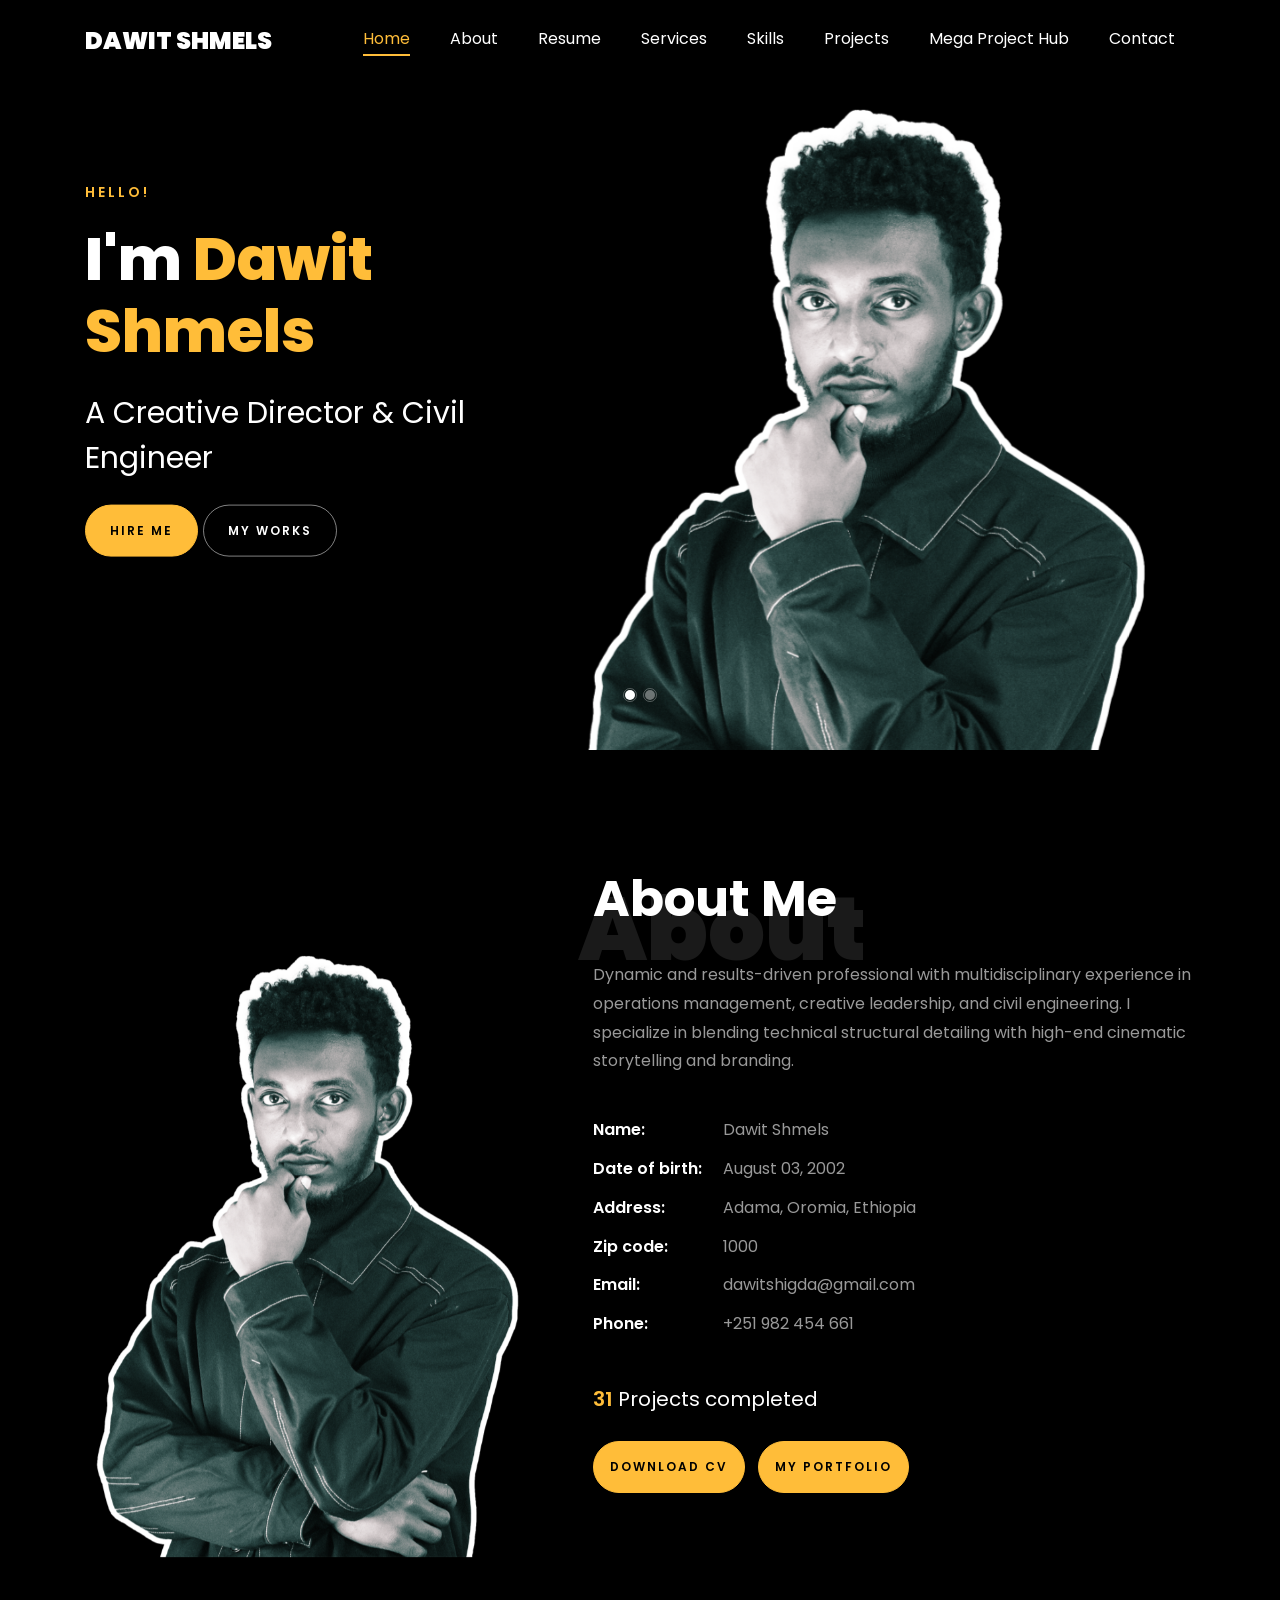
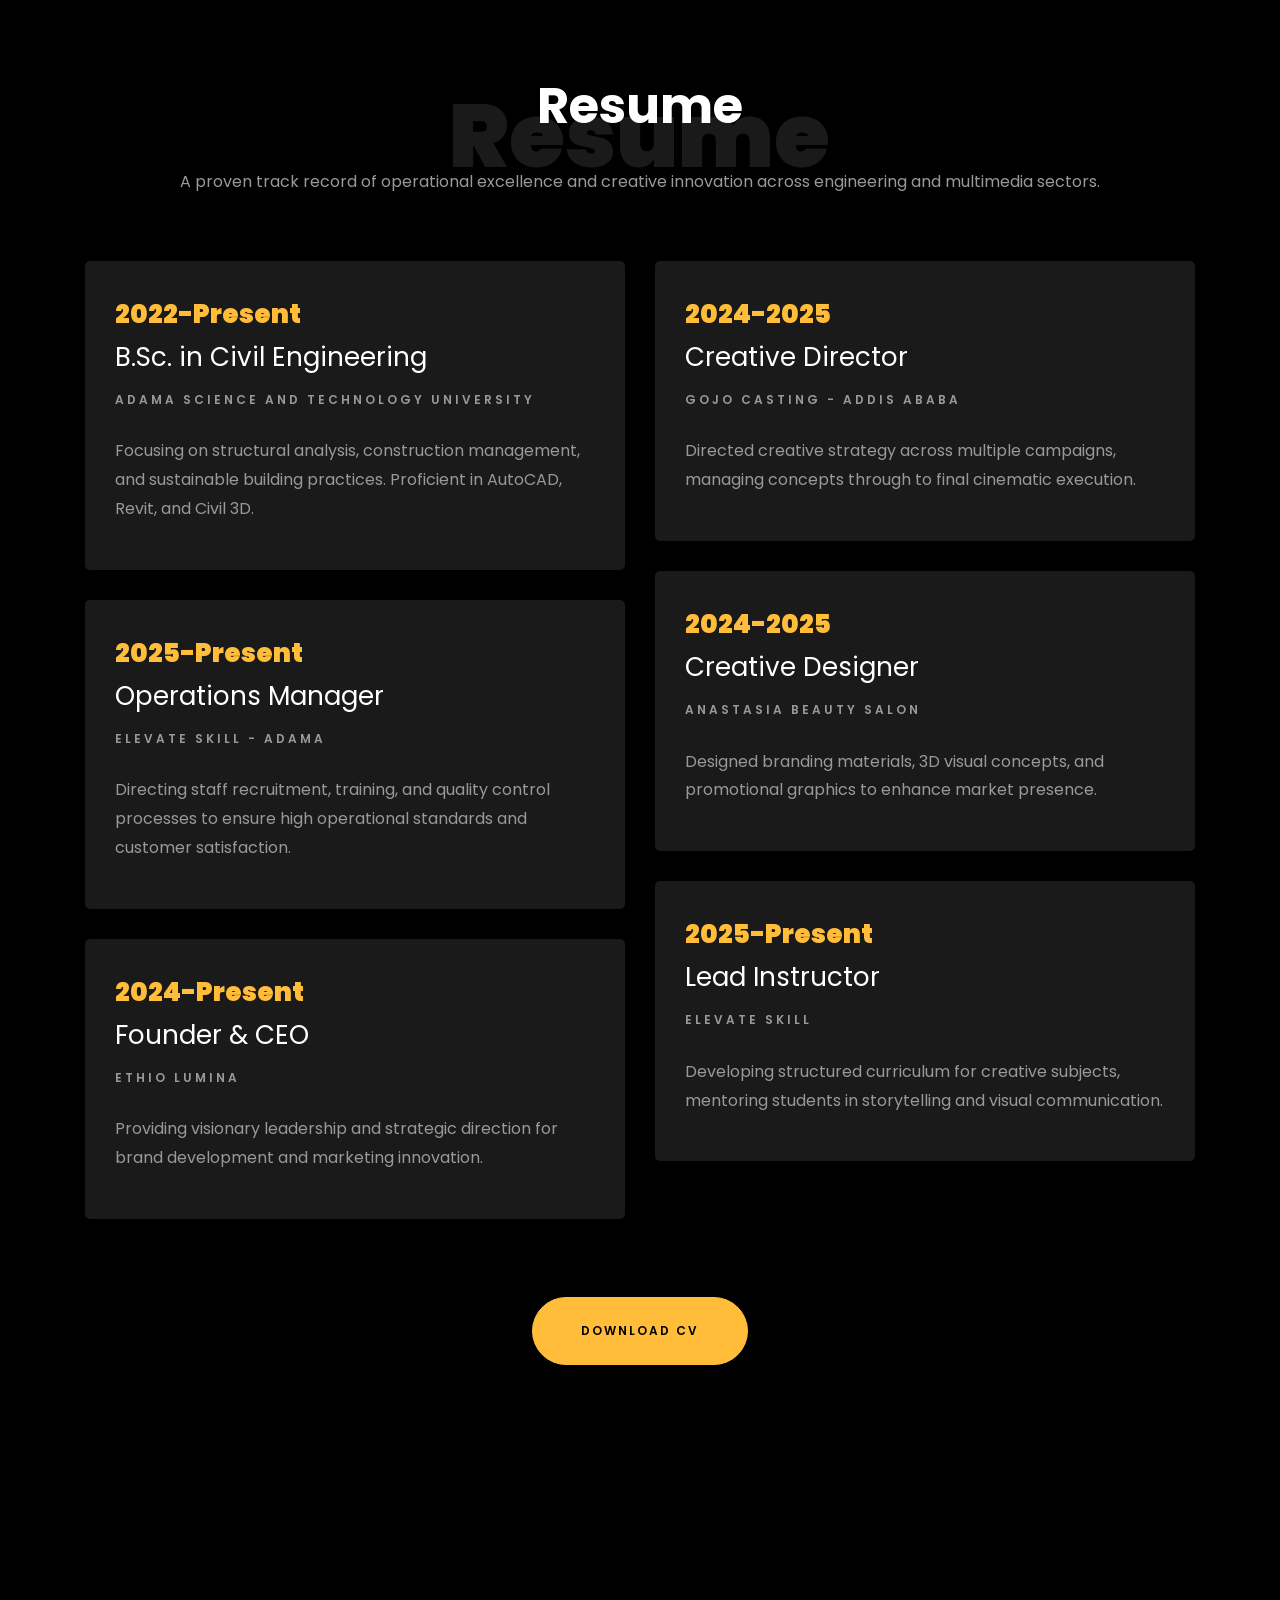
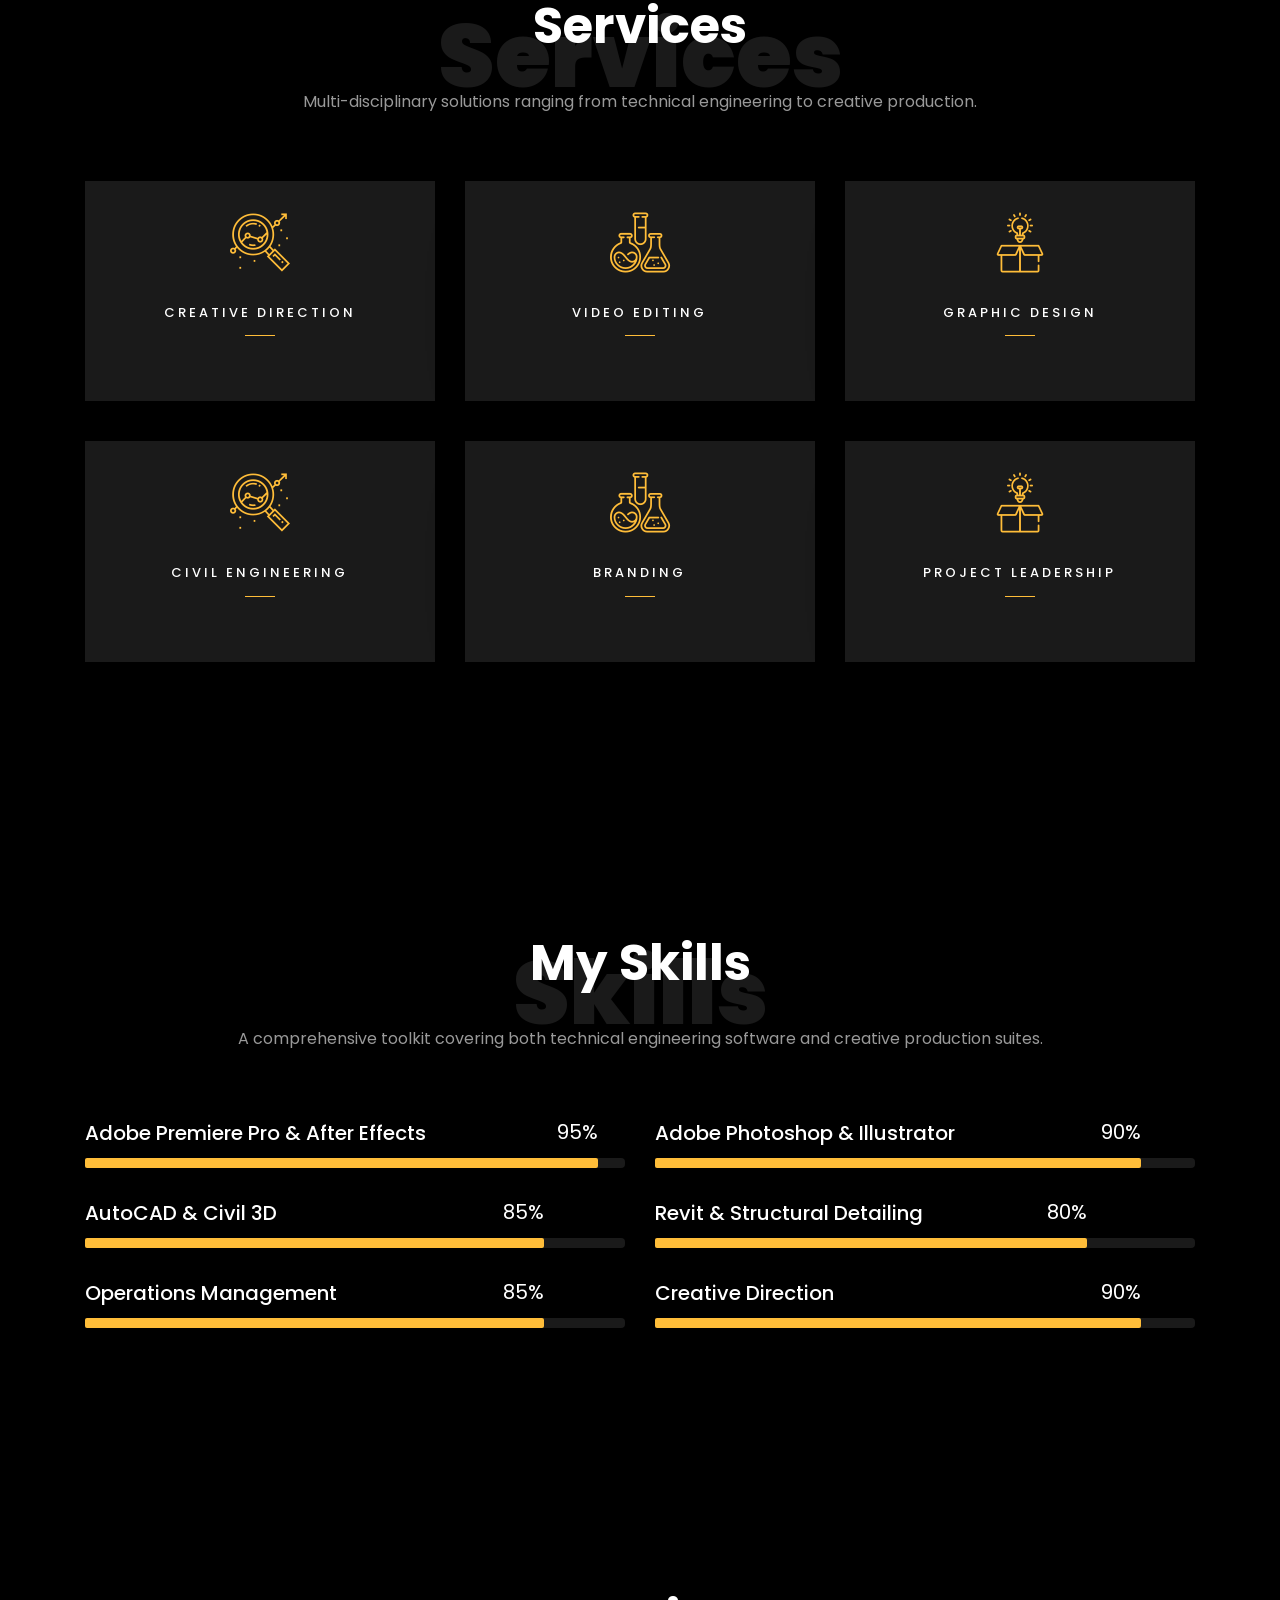
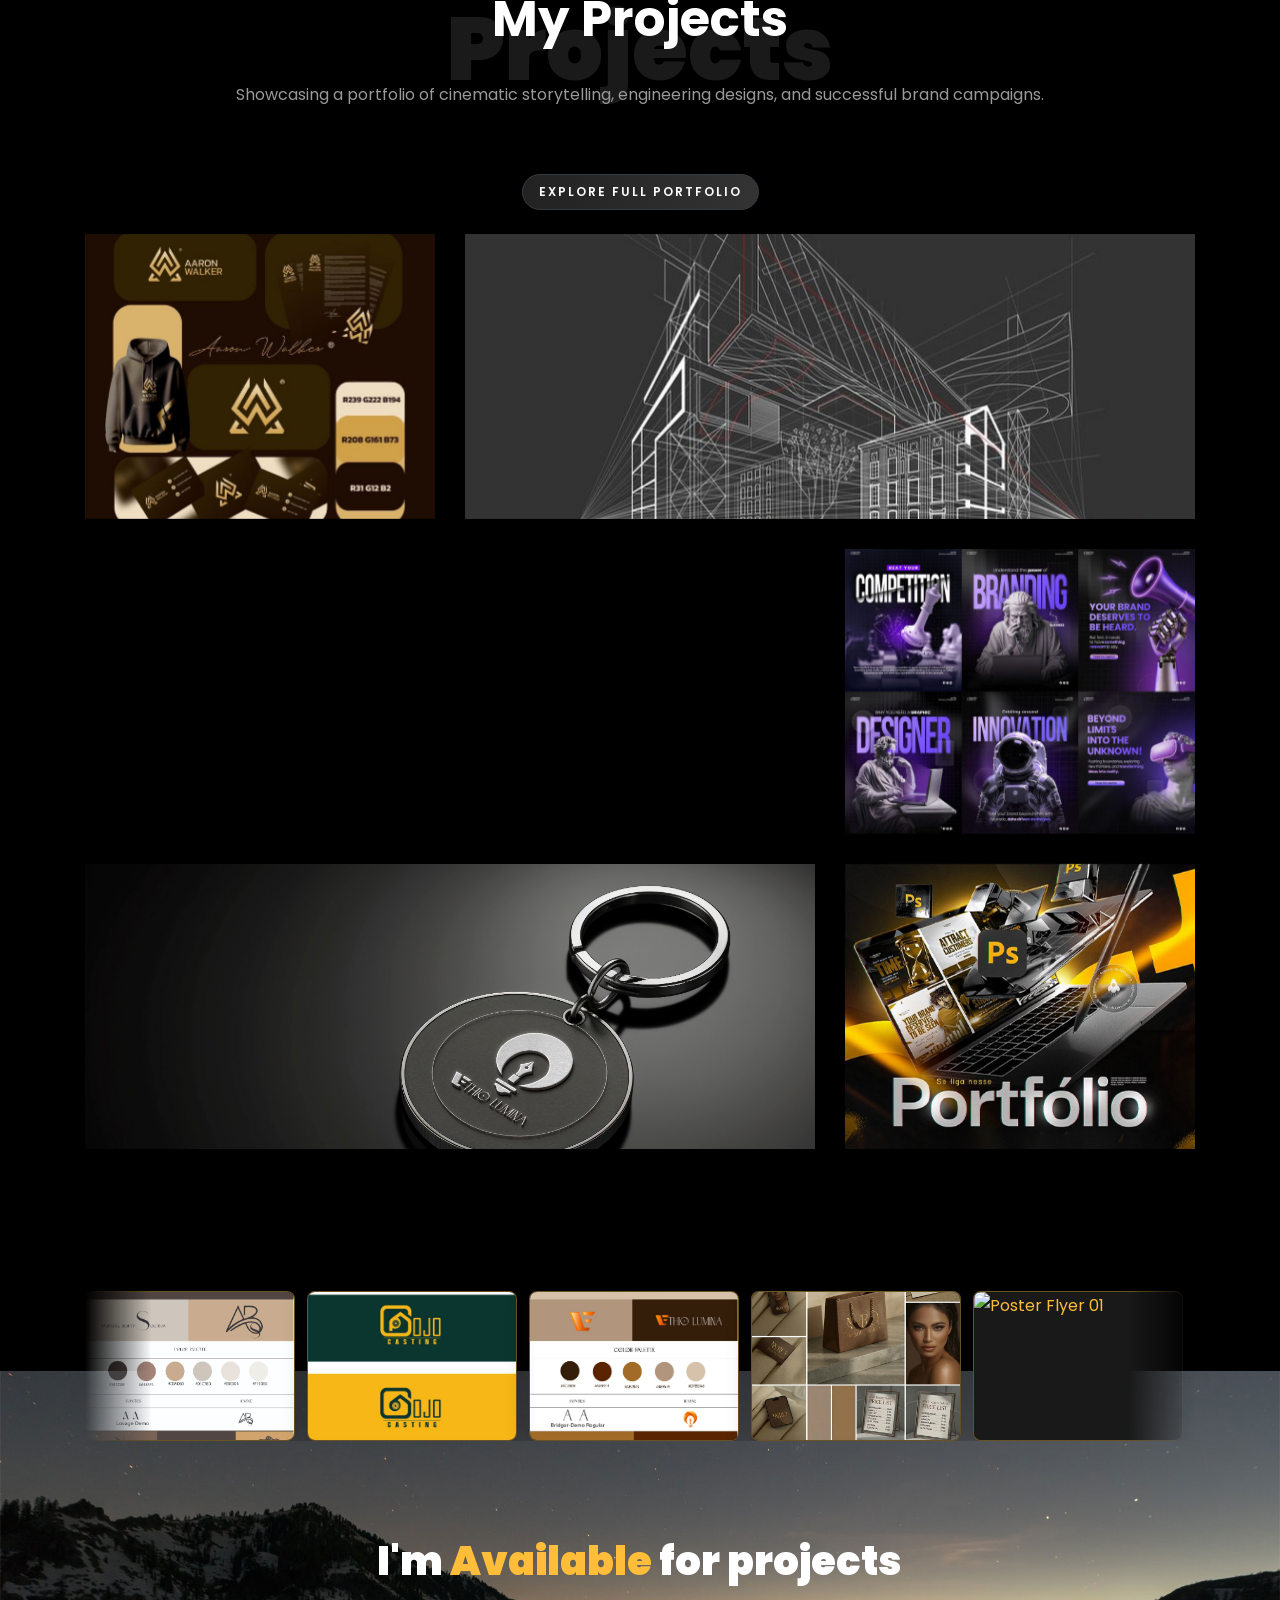
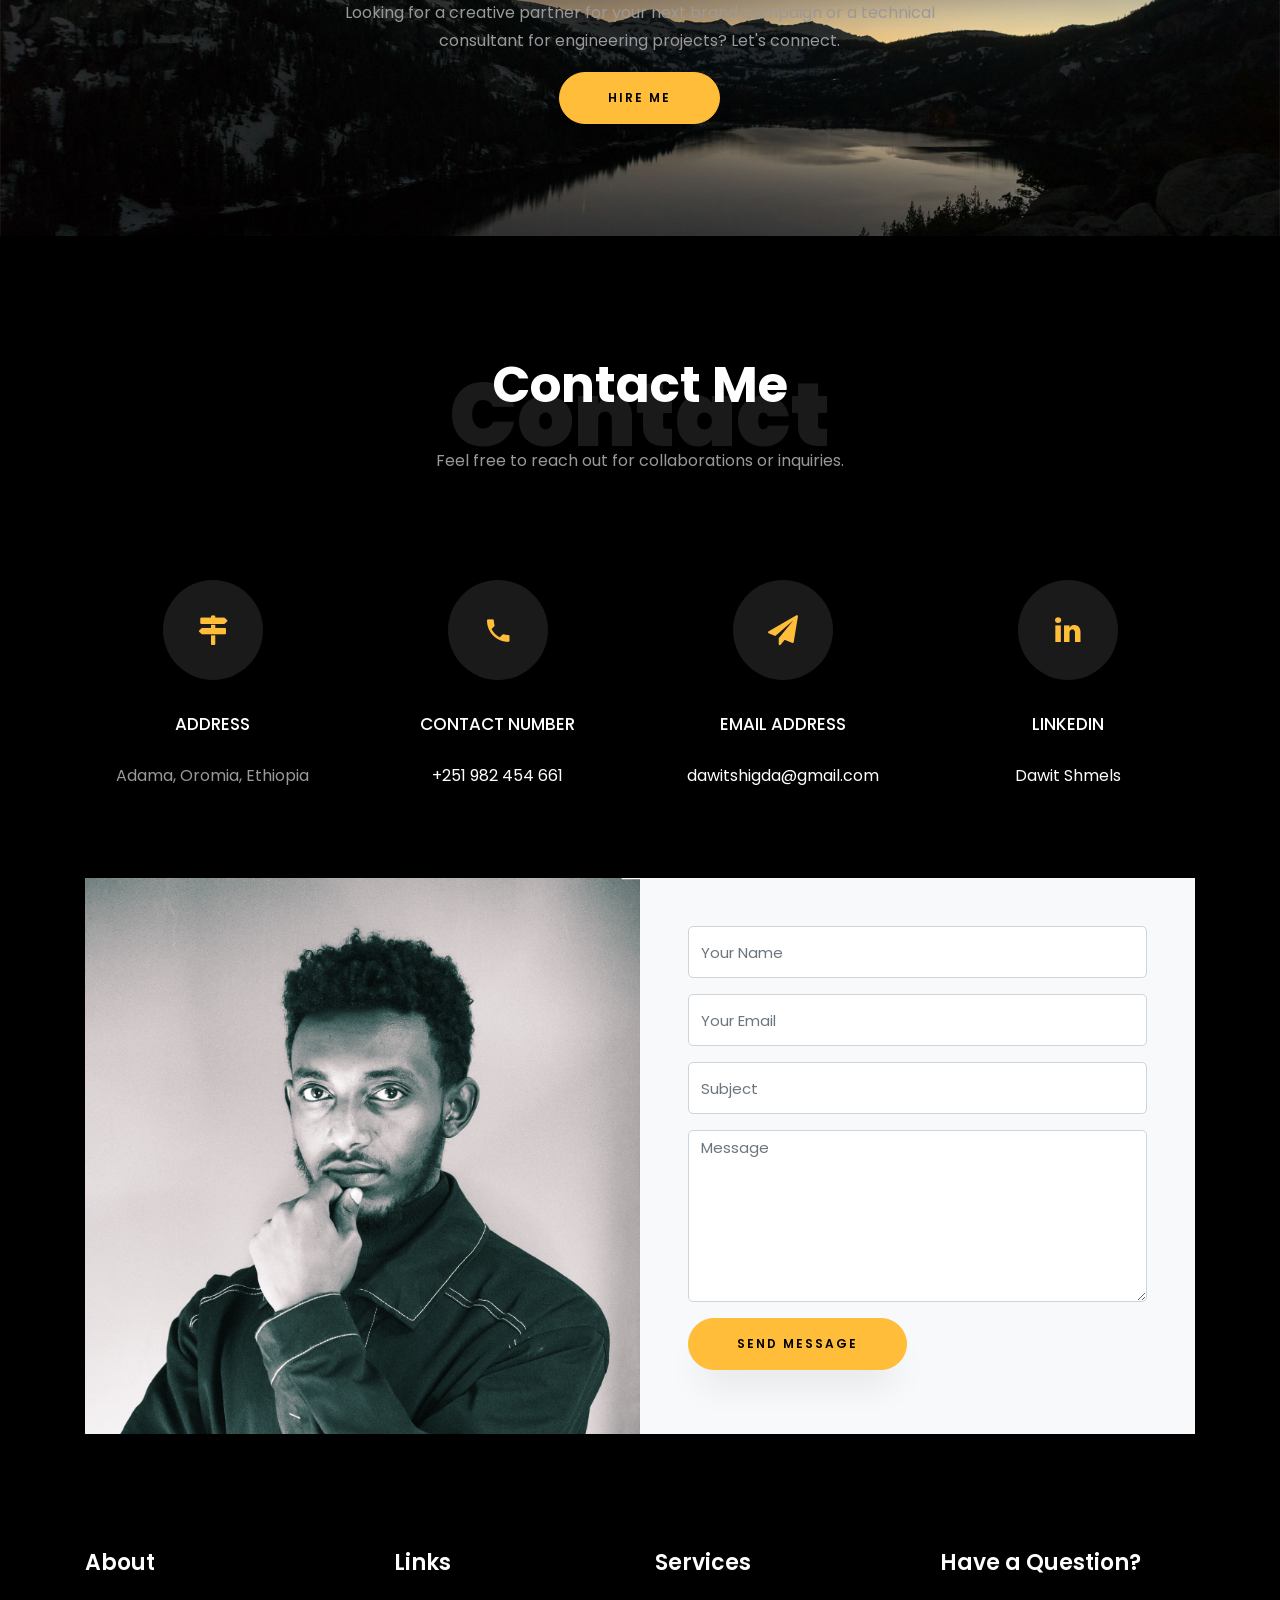
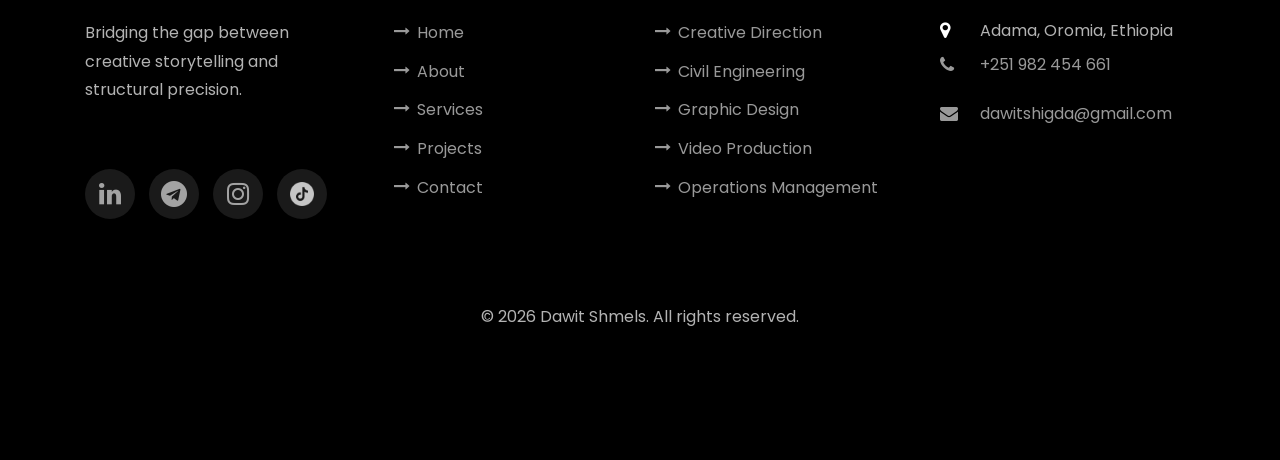
==== index.html @ 1e493efc "Initial portfolio publish" ====
﻿<!DOCTYPE html>
<html lang="en">
  <head>
    <title>Dawit Shmels - Portfolio</title>
    <meta charset="utf-8">
    <meta name="viewport" content="width=device-width, initial-scale=1, shrink-to-fit=no">
    
    <link href="https://fonts.googleapis.com/css?family=Poppins:100,200,300,400,500,600,700,800,900" rel="stylesheet">

    <link rel="stylesheet" href="css/open-iconic-bootstrap.min.css">
    <link rel="stylesheet" href="css/animate.css">
    
    <link rel="stylesheet" href="css/owl.carousel.min.css">
    <link rel="stylesheet" href="css/owl.theme.default.min.css">
    <link rel="stylesheet" href="css/magnific-popup.css">

    <link rel="stylesheet" href="css/aos.css">

    <link rel="stylesheet" href="css/ionicons.min.css">
    
    <link rel="stylesheet" href="css/flaticon.css">
    <link rel="stylesheet" href="css/icomoon.css">
    <link rel="stylesheet" href="css/style.css?v=20260315-marquee-2">
  </head>
  <body data-spy="scroll" data-target=".site-navbar-target" data-offset="300">
      
      
    <nav class="navbar navbar-expand-lg navbar-dark ftco_navbar ftco-navbar-light site-navbar-target" id="ftco-navbar">
        <div class="container">
          <a class="navbar-brand" href="index.html">Dawit Shmels</a>
          <button class="navbar-toggler js-fh5co-nav-toggle fh5co-nav-toggle" type="button" data-toggle="collapse" data-target="#ftco-nav" aria-controls="ftco-nav" aria-expanded="false" aria-label="Toggle navigation">
            <span class="oi oi-menu"></span> Menu
          </button>

          <div class="collapse navbar-collapse" id="ftco-nav">
            <ul class="navbar-nav nav ml-auto">
              <li class="nav-item"><a href="#home-section" class="nav-link"><span>Home</span></a></li>
              <li class="nav-item"><a href="#about-section" class="nav-link"><span>About</span></a></li>
              <li class="nav-item"><a href="#resume-section" class="nav-link"><span>Resume</span></a></li>
              <li class="nav-item"><a href="#services-section" class="nav-link"><span>Services</span></a></li>
              <li class="nav-item"><a href="#skills-section" class="nav-link"><span>Skills</span></a></li>
              <li class="nav-item"><a href="#projects-section" class="nav-link"><span>Projects</span></a></li>
              <li class="nav-item"><a href="#" id="megaProjectNavBtn" class="nav-link"><span>Mega Project Hub</span></a></li>
              <li class="nav-item"><a href="#contact-section" class="nav-link"><span>Contact</span></a></li>
            </ul>
          </div>
        </div>
      </nav>
      <section id="home-section" class="hero">
          <div class="home-slider  owl-carousel">
          <div class="slider-item ">
            <div class="overlay"></div>
            <div class="container">
              <div class="row d-md-flex no-gutters slider-text align-items-end justify-content-end" data-scrollax-parent="true">
                <div class="one-third js-fullheight order-md-last img" style="background-image:url(images/bg_1.png);">
                    <div class="overlay"></div>
                </div>
                  <div class="one-forth d-flex  align-items-center ftco-animate" data-scrollax=" properties: { translateY: '70%' }">
                    <div class="text">
                        <span class="subheading">Hello!</span>
                        <h1 class="mb-4 mt-3">I'm <span>Dawit Shmels</span></h1>
                        <h2 class="mb-4">A Creative Director & Civil Engineer</h2>
                        <p><a href="#contact-section" class="btn btn-primary py-3 px-4">Hire me</a> <a href="#projects-section" class="btn btn-white btn-outline-white py-3 px-4">My works</a></p>
                    </div>
                  </div>
                </div>
            </div>
          </div>

          <div class="slider-item">
            <div class="overlay"></div>
            <div class="container">
              <div class="row d-flex no-gutters slider-text align-items-end justify-content-end" data-scrollax-parent="true">
                <div class="one-third js-fullheight order-md-last img" style="background-image:url(images/bg_2.png);">
                    <div class="overlay"></div>
                </div>
                  <div class="one-forth d-flex align-items-center ftco-animate" data-scrollax=" properties: { translateY: '70%' }">
                    <div class="text">
                        <span class="subheading">Hello!</span>
                        <h1 class="mb-4 mt-3">I'm a <span>Creative Professional</span> based in Adama</h1>
                        <p><a href="#contact-section" class="btn btn-primary py-3 px-4">Hire me</a> <a href="#projects-section" class="btn btn-white btn-outline-white py-3 px-4">My works</a></p>
                    </div>
                  </div>
                </div>
            </div>
          </div>
        </div>
    </section>

    <section class="ftco-about img ftco-section ftco-no-pb" id="about-section">
        <div class="container">
            <div class="row d-flex">
                <div class="col-md-6 col-lg-5 d-flex">
                    <div class="img-about img d-flex align-items-stretch">
                        <div class="overlay"></div>
                        <div class="img d-flex align-self-stretch align-items-center" style="background-image:url(images/bg_1.png);">
                        </div>
                    </div>
                </div>
                <div class="col-md-6 col-lg-7 pl-lg-5 pb-5">
                    <div class="row justify-content-start pb-3">
                  <div class="col-md-12 heading-section ftco-animate">
                    <h1 class="big">About</h1>
                    <h2 class="mb-4">About Me</h2>
                    <p>Dynamic and results-driven professional with multidisciplinary experience in operations management, creative leadership, and civil engineering. I specialize in blending technical structural detailing with high-end cinematic storytelling and branding.</p>
                    <ul class="about-info mt-4 px-md-0 px-2">
                        <li class="d-flex"><span>Name:</span> <span>Dawit Shmels</span></li>
                        <li class="d-flex"><span>Date of birth:</span> <span>August 03, 2002</span></li>
                        <li class="d-flex"><span>Address:</span> <span>Adama, Oromia, Ethiopia</span></li>
                        <li class="d-flex"><span>Zip code:</span> <span>1000</span></li>
                        <li class="d-flex"><span>Email:</span> <span>dawitshigda@gmail.com</span></li>
                        <li class="d-flex"><span>Phone: </span> <span>+251 982 454 661</span></li>
                    </ul>
                  </div>
                </div>
              <div class="counter-wrap ftco-animate d-flex mt-md-3">
              <div class="text">
                <p class="mb-4">
                    <span class="number" data-number="50">0</span>
                    <span>Projects completed</span>
                </p>
                <p>
                  <a href="images/Dawit_CV.pdf" class="btn btn-primary py-3 px-3 mr-2" download="Dawit_Shmels_CV">Download CV</a>
                  <a href="#" id="megaProjectAboutBtn" class="btn btn-primary py-3 px-3">My Portfolio</a>
                </p>
              </div>
              </div>
            </div>
        </div>
        </div>
    </section>

    <section class="ftco-section ftco-no-pb" id="resume-section">
        <div class="container">
            <div class="row justify-content-center pb-5">
          <div class="col-md-10 heading-section text-center ftco-animate">
            <h1 class="big big-2">Resume</h1>
            <h2 class="mb-4">Resume</h2>
            <p>A proven track record of operational excellence and creative innovation across engineering and multimedia sectors.</p>
          </div>
        </div>
            <div class="row">
                <div class="col-md-6">
                    <div class="resume-wrap ftco-animate">
                        <span class="date">2022-Present</span>
                        <h2>B.Sc. in Civil Engineering</h2>
                        <span class="position">Adama Science and Technology University</span>
                        <p class="mt-4">Focusing on structural analysis, construction management, and sustainable building practices. Proficient in AutoCAD, Revit, and Civil 3D.</p>
                    </div>
                    <div class="resume-wrap ftco-animate">
                        <span class="date">2025-Present</span>
                        <h2>Operations Manager</h2>
                        <span class="position">Elevate Skill - Adama</span>
                        <p class="mt-4">Directing staff recruitment, training, and quality control processes to ensure high operational standards and customer satisfaction.</p>
                    </div>
                    <div class="resume-wrap ftco-animate">
                        <span class="date">2024-Present</span>
                        <h2>Founder & CEO</h2>
                        <span class="position">Ethio Lumina</span>
                        <p class="mt-4">Providing visionary leadership and strategic direction for brand development and marketing innovation.</p>
                    </div>
                </div>

                <div class="col-md-6">
                    <div class="resume-wrap ftco-animate">
                        <span class="date">2024-2025</span>
                        <h2>Creative Director</h2>
                        <span class="position">Gojo Casting - Addis Ababa</span>
                        <p class="mt-4">Directed creative strategy across multiple campaigns, managing concepts through to final cinematic execution.</p>
                    </div>
                    <div class="resume-wrap ftco-animate">
                        <span class="date">2024-2025</span>
                        <h2>Creative Designer</h2>
                        <span class="position">Anastasia Beauty Salon</span>
                        <p class="mt-4">Designed branding materials, 3D visual concepts, and promotional graphics to enhance market presence.</p>
                    </div>
                    <div class="resume-wrap ftco-animate">
                        <span class="date">2025-Present</span>
                        <h2>Lead Instructor</h2>
                        <span class="position">Elevate Skill</span>
                        <p class="mt-4">Developing structured curriculum for creative subjects, mentoring students in storytelling and visual communication.</p>
                    </div>
                </div>
            </div>
            <div class="row justify-content-center mt-5">
                <div class="col-md-6 text-center ftco-animate">
                    <p><a href="images/Dawit_CV.pdf" class="btn btn-primary py-4 px-5" download="Dawit_Shmels_CV">Download CV</a></p>
                </div>
            </div>
        </div>
    </section>

    <section class="ftco-section" id="services-section">
        <div class="container">
            <div class="row justify-content-center py-5 mt-5">
          <div class="col-md-12 heading-section text-center ftco-animate">
            <h1 class="big big-2">Services</h1>
            <h2 class="mb-4">Services</h2>
            <p>Multi-disciplinary solutions ranging from technical engineering to creative production.</p>
          </div>
        </div>
            <div class="row">
                    <div class="col-md-4 text-center d-flex ftco-animate">
                        <a href="#" class="services-1">
                            <span class="icon">
                                <i class="flaticon-analysis"></i>
                            </span>
                            <div class="desc">
                                <h3 class="mb-5">Creative Direction</h3>
                            </div>
                        </a>
                    </div>
                    <div class="col-md-4 text-center d-flex ftco-animate">
                        <a href="#" class="services-1">
                            <span class="icon">
                                <i class="flaticon-flasks"></i>
                            </span>
                            <div class="desc">
                                <h3 class="mb-5">Video Editing</h3>
                            </div>
                        </a>
                    </div>
                    <div class="col-md-4 text-center d-flex ftco-animate">
                        <a href="#" class="services-1">
                            <span class="icon">
                                <i class="flaticon-ideas"></i>
                            </span>
                            <div class="desc">
                                <h3 class="mb-5">Graphic Design</h3>
                            </div>
                        </a>
                    </div>

                    <div class="col-md-4 text-center d-flex ftco-animate">
                        <a href="#" class="services-1">
                            <span class="icon">
                                <i class="flaticon-analysis"></i>
                            </span>
                            <div class="desc">
                                <h3 class="mb-5">Civil Engineering</h3>
                            </div>
                        </a>
                    </div>
                    <div class="col-md-4 text-center d-flex ftco-animate">
                        <a href="#" class="services-1">
                            <span class="icon">
                                <i class="flaticon-flasks"></i>
                            </span>
                            <div class="desc">
                                <h3 class="mb-5">Branding</h3>
                            </div>
                        </a>
                    </div>
                    <div class="col-md-4 text-center d-flex ftco-animate">
                        <a href="#" class="services-1">
                            <span class="icon">
                                <i class="flaticon-ideas"></i>
                            </span>
                            <div class="desc">
                                <h3 class="mb-5">Project Leadership</h3>
                            </div>
                        </a>
                    </div>
                </div>
        </div>
    </section>

        
        <section class="ftco-section" id="skills-section">
            <div class="container">
                <div class="row justify-content-center pb-5">
          <div class="col-md-12 heading-section text-center ftco-animate">
            <h1 class="big big-2">Skills</h1>
            <h2 class="mb-4">My Skills</h2>
            <p>A comprehensive toolkit covering both technical engineering software and creative production suites.</p>
          </div>
        </div>
                <div class="row">
                    <div class="col-md-6 animate-box">
                        <div class="progress-wrap ftco-animate">
                            <h3>Adobe Premiere Pro & After Effects</h3>
                            <div class="progress">
                                <div class="progress-bar color-1" role="progressbar" aria-valuenow="95"
                                aria-valuemin="0" aria-valuemax="100" style="width:95%">
                                <span>95%</span>
                                </div>
                            </div>
                        </div>
                    </div>
                    <div class="col-md-6 animate-box">
                        <div class="progress-wrap ftco-animate">
                            <h3>Adobe Photoshop & Illustrator</h3>
                            <div class="progress">
                                <div class="progress-bar color-2" role="progressbar" aria-valuenow="90"
                                aria-valuemin="0" aria-valuemax="100" style="width:90%">
                                <span>90%</span>
                                </div>
                            </div>
                        </div>
                    </div>
                    <div class="col-md-6 animate-box">
                        <div class="progress-wrap ftco-animate">
                            <h3>AutoCAD & Civil 3D</h3>
                            <div class="progress">
                                <div class="progress-bar color-3" role="progressbar" aria-valuenow="85"
                                aria-valuemin="0" aria-valuemax="100" style="width:85%">
                                <span>85%</span>
                                </div>
                            </div>
                        </div>
                    </div>
                    <div class="col-md-6 animate-box">
                        <div class="progress-wrap ftco-animate">
                            <h3>Revit & Structural Detailing</h3>
                            <div class="progress">
                                <div class="progress-bar color-4" role="progressbar" aria-valuenow="80"
                                aria-valuemin="0" aria-valuemax="100" style="width:80%">
                                <span>80%</span>
                                </div>
                            </div>
                        </div>
                    </div>
                    <div class="col-md-6 animate-box">
                        <div class="progress-wrap ftco-animate">
                            <h3>Operations Management</h3>
                            <div class="progress">
                                <div class="progress-bar color-5" role="progressbar" aria-valuenow="85"
                                aria-valuemin="0" aria-valuemax="100" style="width:85%">
                                <span>85%</span>
                                </div>
                            </div>
                        </div>
                    </div>
                    <div class="col-md-6 animate-box">
                        <div class="progress-wrap ftco-animate">
                            <h3>Creative Direction</h3>
                            <div class="progress">
                                <div class="progress-bar color-6" role="progressbar" aria-valuenow="90"
                                aria-valuemin="0" aria-valuemax="100" style="width:90%">
                                <span>90%</span>
                                </div>
                            </div>
                        </div>
                    </div>
                </div>
            </div>
        </section>
  

    <section class="ftco-section ftco-project" id="projects-section">
        <div class="container">
            <div class="row justify-content-center pb-5">
          <div class="col-md-12 heading-section text-center ftco-animate">
            <h1 class="big big-2">Projects</h1>
            <h2 class="mb-4">My Projects</h2>
            <p>Showcasing a portfolio of cinematic storytelling, engineering designs, and successful brand campaigns.</p>
          </div>
        </div>
            <div class="row">
              <div class="col-12 text-center mb-4">
                <button id="megaProjectBtn" class="btn btn-lg btn-dark cinematic-btn">Explore Full Portfolio</button>
              </div>
                <div class="col-md-4">
                  <a href="images/project-4.jpg?v=20260315-3" class="project-img-popup">
                    <div class="project img ftco-animate d-flex justify-content-center align-items-center" style="background-image: url(images/project-4.jpg?v=20260315-3);">
                      <div class="overlay"></div>
                      <div class="text text-center p-4">
                        <h3>Branding & Logo Design Portfolio</h3>
                        <span>Creative Skills Portfolio</span>
                      </div>
                    </div>
                  </a>
                </div>
                <div class="col-md-8">
                  <a href="images/project-5.jpg" class="project-img-popup">
                    <div class="project img ftco-animate d-flex justify-content-center align-items-center" style="background-image: url(images/project-5.jpg);">
                      <div class="overlay"></div>
                      <div class="text text-center p-4">
                        <h3>Engineering Portfolio</h3>
                        <span>Civil Engineering</span>
                      </div>
                    </div>
                  </a>
                </div>

                <div class="col-md-8">
                  <a href="images/project-1.jpg?v=20260315-4" class="project-img-popup">
                    <div class="project img ftco-animate d-flex justify-content-center align-items-center" style="background-image: url(images/project-1.jpg?v=20260315-4);">
                      <div class="overlay"></div>
                      <div class="text text-center p-4">
                        <h3>Poster & Flyer Design Portfolio</h3>
                        <span>Creative Skills Portfolio</span>
                      </div>
                    </div>
                  </a>

                  <a href="#videoProductionPopup" class="project-video-link">
                    <div class="project img project-video-card ftco-animate d-flex justify-content-center align-items-center">
                      <video class="project-video-media" autoplay muted loop playsinline preload="metadata" poster="images/project-6.jpg">
                        <source data-video-key="cinematic01" type="video/mp4">
                      </video>
                      <div class="overlay"></div>
                      <div class="text text-center p-4">
                        <h3>Video Production & Editing Portfolio</h3>
                        <span>Creative Skills Portfolio</span>
                      </div>
                    </div>
                  </a>
                </div>
                <div class="col-md-4">
                    <div class="row">
                        <div class="col-md-12">
                      <a href="images/project-2.jpg?v=20260315-4" class="project-img-popup">
                        <div class="project img ftco-animate d-flex justify-content-center align-items-center" style="background-image: url(images/project-2.jpg?v=20260315-4);">
                          <div class="overlay"></div>
                          <div class="text text-center p-4">
                            <h3>Social Media Post Portfolio</h3>
                            <span>Creative Skills Portfolio</span>
                          </div>
                        </div>
                      </a>
                        </div>
                        <div class="col-md-12">
                      <a href="images/project-3.jpg?v=20260315-4" class="project-img-popup">
                        <div class="project img ftco-animate d-flex justify-content-center align-items-center" style="background-image: url(images/project-3.jpg?v=20260315-4);">
                          <div class="overlay"></div>
                          <div class="text text-center p-4">
                            <h3>Creative Skills Portfolio</h3>
                            <span>Creative Skills Portfolio</span>
                          </div>
                        </div>
                      </a>
                        </div>
                    </div>
                </div>
            </div>
        </div>
    </section>


    <section class="ftco-section ftco-no-pt ftco-no-pb ftco-counter img" id="section-counter">
        <div class="container">
          <div class="portfolio-box-marquee" aria-label="Portfolio mini-box loop">
            <div class="portfolio-box-inner">
              <div class="portfolio-box-track">
                <a class="portfolio-box-card" href="#projects-section"><img src="images/branding-01.jpg" alt="Branding 01"></a>
                <a class="portfolio-box-card" href="#projects-section"><img src="images/branding-02.jpg" alt="Branding 02"></a>
                <a class="portfolio-box-card" href="#projects-section"><img src="images/branding-03.jpg" alt="Branding 03"></a>
                <a class="portfolio-box-card" href="#projects-section"><img src="images/branding-04.png" alt="Branding 04"></a>

                <a class="portfolio-box-card" href="#projects-section"><img src="images/poster-flyer-01.jpg" alt="Poster Flyer 01"></a>
                <a class="portfolio-box-card" href="#projects-section"><img src="images/poster-flyer-02.jpg" alt="Poster Flyer 02"></a>
                <a class="portfolio-box-card" href="#projects-section"><img src="images/poster-flyer-03.png" alt="Poster Flyer 03"></a>
                <a class="portfolio-box-card" href="#projects-section"><img src="images/poster-flyer-04.jpg" alt="Poster Flyer 04"></a>

                <a class="portfolio-box-card" href="#projects-section"><img src="images/social-media-01.jpg" alt="Social Media 01"></a>
                <a class="portfolio-box-card" href="#projects-section"><img src="images/social-media-02.jpg" alt="Social Media 02"></a>
                <a class="portfolio-box-card" href="#projects-section"><img src="images/social-media-03.png" alt="Social Media 03"></a>
                <a class="portfolio-box-card" href="#projects-section"><img src="images/social-media-04.jpg" alt="Social Media 04"></a>

                <a class="portfolio-box-card" href="#projects-section"><video muted loop autoplay playsinline preload="metadata"><source data-video-key="promo03" type="video/mp4"></video></a>
                <a class="portfolio-box-card" href="#projects-section"><video muted loop autoplay playsinline preload="metadata"><source data-video-key="promo04" type="video/mp4"></video></a>
                <a class="portfolio-box-card" href="#projects-section"><video muted loop autoplay playsinline preload="metadata"><source data-video-key="promo03" type="video/mp4"></video></a>
                <a class="portfolio-box-card" href="#projects-section"><video muted loop autoplay playsinline preload="metadata"><source data-video-key="promo05" type="video/mp4"></video></a>

                <a class="portfolio-box-card" href="#projects-section"><video muted loop autoplay playsinline preload="metadata"><source data-video-key="motion01" type="video/mp4"></video></a>
                <a class="portfolio-box-card" href="#projects-section"><video muted loop autoplay playsinline preload="metadata"><source data-video-key="motion02" type="video/mp4"></video></a>
                <a class="portfolio-box-card" href="#projects-section"><video muted loop autoplay playsinline preload="metadata"><source data-video-key="motion03" type="video/mp4"></video></a>
                <a class="portfolio-box-card" href="#projects-section"><video muted loop autoplay playsinline preload="metadata"><source data-video-key="motion04" type="video/mp4"></video></a>

                <a class="portfolio-box-card" href="#projects-section"><video muted loop autoplay playsinline preload="metadata"><source data-video-key="cinematic01" type="video/mp4"></video></a>
                <a class="portfolio-box-card" href="#projects-section"><video muted loop autoplay playsinline preload="metadata"><source data-video-key="cinematic02" type="video/mp4"></video></a>
                <a class="portfolio-box-card" href="#projects-section"><video muted loop autoplay playsinline preload="metadata"><source data-video-key="cinematic03" type="video/mp4"></video></a>
                <a class="portfolio-box-card" href="#projects-section"><video muted loop autoplay playsinline preload="metadata"><source data-video-key="cinematic04" type="video/mp4"></video></a>
              </div>
              <div class="portfolio-box-track" aria-hidden="true">
                <a class="portfolio-box-card" href="#projects-section"><img src="images/branding-01.jpg" alt="Branding 01"></a>
                <a class="portfolio-box-card" href="#projects-section"><img src="images/branding-02.jpg" alt="Branding 02"></a>
                <a class="portfolio-box-card" href="#projects-section"><img src="images/branding-03.jpg" alt="Branding 03"></a>
                <a class="portfolio-box-card" href="#projects-section"><img src="images/branding-04.png" alt="Branding 04"></a>

                <a class="portfolio-box-card" href="#projects-section"><img src="images/poster-flyer-01.jpg" alt="Poster Flyer 01"></a>
                <a class="portfolio-box-card" href="#projects-section"><img src="images/poster-flyer-02.jpg" alt="Poster Flyer 02"></a>
                <a class="portfolio-box-card" href="#projects-section"><img src="images/poster-flyer-03.png" alt="Poster Flyer 03"></a>
                <a class="portfolio-box-card" href="#projects-section"><img src="images/poster-flyer-04.jpg" alt="Poster Flyer 04"></a>

                <a class="portfolio-box-card" href="#projects-section"><img src="images/social-media-01.jpg" alt="Social Media 01"></a>
                <a class="portfolio-box-card" href="#projects-section"><img src="images/social-media-02.jpg" alt="Social Media 02"></a>
                <a class="portfolio-box-card" href="#projects-section"><img src="images/social-media-03.png" alt="Social Media 03"></a>
                <a class="portfolio-box-card" href="#projects-section"><img src="images/social-media-04.jpg" alt="Social Media 04"></a>

                <a class="portfolio-box-card" href="#projects-section"><video muted loop autoplay playsinline preload="metadata"><source data-video-key="promo03" type="video/mp4"></video></a>
                <a class="portfolio-box-card" href="#projects-section"><video muted loop autoplay playsinline preload="metadata"><source data-video-key="promo04" type="video/mp4"></video></a>
                <a class="portfolio-box-card" href="#projects-section"><video muted loop autoplay playsinline preload="metadata"><source data-video-key="promo03" type="video/mp4"></video></a>
                <a class="portfolio-box-card" href="#projects-section"><video muted loop autoplay playsinline preload="metadata"><source data-video-key="promo05" type="video/mp4"></video></a>

                <a class="portfolio-box-card" href="#projects-section"><video muted loop autoplay playsinline preload="metadata"><source data-video-key="motion01" type="video/mp4"></video></a>
                <a class="portfolio-box-card" href="#projects-section"><video muted loop autoplay playsinline preload="metadata"><source data-video-key="motion02" type="video/mp4"></video></a>
                <a class="portfolio-box-card" href="#projects-section"><video muted loop autoplay playsinline preload="metadata"><source data-video-key="motion03" type="video/mp4"></video></a>
                <a class="portfolio-box-card" href="#projects-section"><video muted loop autoplay playsinline preload="metadata"><source data-video-key="motion04" type="video/mp4"></video></a>

                <a class="portfolio-box-card" href="#projects-section"><video muted loop autoplay playsinline preload="metadata"><source data-video-key="cinematic01" type="video/mp4"></video></a>
                <a class="portfolio-box-card" href="#projects-section"><video muted loop autoplay playsinline preload="metadata"><source data-video-key="cinematic02" type="video/mp4"></video></a>
                <a class="portfolio-box-card" href="#projects-section"><video muted loop autoplay playsinline preload="metadata"><source data-video-key="cinematic03" type="video/mp4"></video></a>
                <a class="portfolio-box-card" href="#projects-section"><video muted loop autoplay playsinline preload="metadata"><source data-video-key="cinematic04" type="video/mp4"></video></a>
              </div>
            </div>
          </div>
      </div>
    </section>

    <section class="ftco-section ftco-hireme img margin-top" style="background-image: url(images/bg_1.jpg)">
            <div class="container">
                <div class="row justify-content-center">
                    <div class="col-md-7 ftco-animate text-center">
                        <h2>I'm <span>Available</span> for projects</h2>
                        <p>Looking for a creative partner for your next brand campaign or a technical consultant for engineering projects? Let's connect.</p>
                        <p class="mb-0"><a href="#contact-section" class="btn btn-primary py-3 px-5">Hire me</a></p>
                    </div>
                </div>
            </div>
        </section>

    <section class="ftco-section contact-section ftco-no-pb" id="contact-section">
      <div class="container">
        <div class="row justify-content-center mb-5 pb-3">
          <div class="col-md-7 heading-section text-center ftco-animate">
            <h1 class="big big-2">Contact</h1>
            <h2 class="mb-4">Contact Me</h2>
            <p>Feel free to reach out for collaborations or inquiries.</p>
          </div>
        </div>

        <div class="row d-flex contact-info mb-5">
          <div class="col-md-6 col-lg-3 d-flex ftco-animate">
            <div class="align-self-stretch box p-4 text-center">
                <div class="icon d-flex align-items-center justify-content-center">
                    <span class="icon-map-signs"></span>
                </div>
                <h3 class="mb-4">Address</h3>
                <p>Adama, Oromia, Ethiopia</p>
              </div>
          </div>
          <div class="col-md-6 col-lg-3 d-flex ftco-animate">
            <div class="align-self-stretch box p-4 text-center">
                <div class="icon d-flex align-items-center justify-content-center">
                    <span class="icon-phone2"></span>
                </div>
                <h3 class="mb-4">Contact Number</h3>
                <p><a href="tel://251982454661">+251 982 454 661</a></p>
              </div>
          </div>
          <div class="col-md-6 col-lg-3 d-flex ftco-animate">
            <div class="align-self-stretch box p-4 text-center">
                <div class="icon d-flex align-items-center justify-content-center">
                    <span class="icon-paper-plane"></span>
                </div>
                <h3 class="mb-4">Email Address</h3>
                <p><a href="mailto:dawitshigda@gmail.com">dawitshigda@gmail.com</a></p>
              </div>
          </div>
          <div class="col-md-6 col-lg-3 d-flex ftco-animate">
            <div class="align-self-stretch box p-4 text-center">
                <div class="icon d-flex align-items-center justify-content-center">
                    <span class="icon-linkedin"></span>
                </div>
                <h3 class="mb-4">LinkedIn</h3>
                <p><a href="https://www.linkedin.com/in/dawit-shmels-a2abbb3ab">Dawit Shmels</a></p>
              </div>
          </div>
        </div>

        <div class="row no-gutters block-9">
          <div class="col-md-6 order-md-last d-flex">
            <form action="#" class="bg-light p-4 p-md-5 contact-form">
              <div class="form-group">
                <input type="text" name="name" class="form-control" placeholder="Your Name">
              </div>
              <div class="form-group">
                <input type="email" name="email" class="form-control" placeholder="Your Email">
              </div>
              <div class="form-group">
                <input type="text" name="subject" class="form-control" placeholder="Subject">
              </div>
              <div class="form-group">
                <textarea name="message" cols="30" rows="7" class="form-control" placeholder="Message"></textarea>
              </div>
              <div class="form-group">
                <input type="submit" value="Send Message" class="btn btn-primary py-3 px-5">
              </div>
            </form>
          
          </div>

          <div class="col-md-6 d-flex">
            <div class="img" style="background-image: url(images/about.jpg);"></div>
          </div>
        </div>
      </div>
    </section>
        

    <footer class="ftco-footer ftco-section">
      <div class="container">
        <div class="row mb-5">
          <div class="col-md">
            <div class="ftco-footer-widget mb-4">
              <h2 class="ftco-heading-2">About</h2>
              <p>Bridging the gap between creative storytelling and structural precision.</p>
              <ul class="ftco-footer-social list-unstyled float-md-left float-lft mt-5">
                <li class="ftco-animate"><a href="https://www.linkedin.com/in/dawit-shmels-a2abbb3ab"><span class="icon-linkedin"></span></a></li>
                <li class="ftco-animate"><a href="https://t.me/dawit_shmels"><span class="icon-telegram"></span></a></li>
                <li class="ftco-animate"><a href="https://www.instagram.com/dawit_shmels"><span class="icon-instagram"></span></a></li>
                <li class="ftco-animate">
                  <a href="https://www.tiktok.com/@dawit_shmels" target="_blank" rel="noopener" aria-label="TikTok">
                    <span class="tiktok-icon" aria-hidden="true">
                      <img src="images/tiktok.png" alt="">
                    </span>
                  </a>
                </li>
              </ul>
            </div>
          </div>
          <div class="col-md">
            <div class="ftco-footer-widget mb-4 ml-md-4">
              <h2 class="ftco-heading-2">Links</h2>
              <ul class="list-unstyled">
                <li><a href="#home-section"><span class="icon-long-arrow-right mr-2"></span>Home</a></li>
                <li><a href="#about-section"><span class="icon-long-arrow-right mr-2"></span>About</a></li>
                <li><a href="#services-section"><span class="icon-long-arrow-right mr-2"></span>Services</a></li>
                <li><a href="#projects-section"><span class="icon-long-arrow-right mr-2"></span>Projects</a></li>
                <li><a href="#contact-section"><span class="icon-long-arrow-right mr-2"></span>Contact</a></li>
              </ul>
            </div>
          </div>
          <div class="col-md">
             <div class="ftco-footer-widget mb-4">
              <h2 class="ftco-heading-2">Services</h2>
              <ul class="list-unstyled">
                <li><a href="#"><span class="icon-long-arrow-right mr-2"></span>Creative Direction</a></li>
                <li><a href="#"><span class="icon-long-arrow-right mr-2"></span>Civil Engineering</a></li>
                <li><a href="#"><span class="icon-long-arrow-right mr-2"></span>Graphic Design</a></li>
                <li><a href="#"><span class="icon-long-arrow-right mr-2"></span>Video Production</a></li>
                <li><a href="#"><span class="icon-long-arrow-right mr-2"></span>Operations Management</a></li>
              </ul>
            </div>
          </div>
          <div class="col-md">
            <div class="ftco-footer-widget mb-4">
                <h2 class="ftco-heading-2">Have a Question?</h2>
                <div class="block-23 mb-3">
                  <ul>
                    <li><span class="icon icon-map-marker"></span><span class="text">Adama, Oromia, Ethiopia</span></li>
                    <li><a href="#"><span class="icon icon-phone"></span><span class="text">+251 982 454 661</span></a></li>
                    <li><a href="#"><span class="icon icon-envelope"></span><span class="text">dawitshigda@gmail.com</span></a></li>
                  </ul>
                </div>
            </div>
          </div>
        </div>
        <div class="row">
          <div class="col-md-12 text-center">
            <p>&copy; <script>document.write(new Date().getFullYear());</script> Dawit Shmels. All rights reserved.</p>
          </div>
        </div>
      </div>
    </footer>

  <div id="videoProductionPopup" class="mfp-hide" style="max-width: 900px; margin: 40px auto; background: #000; border-radius: 12px; overflow: hidden;">
    <video controls preload="metadata" style="width: 100%; display: block;" poster="images/project-6.jpg">
      <source data-video-key="cinematic01" type="video/mp4">
      Your browser does not support the video tag.
    </video>
  </div>

  <div id="hubVideoPopup" class="mfp-hide" style="max-width: 900px; margin: 40px auto; background: #000; border-radius: 12px; overflow: hidden;">
    <video id="hubVideoPlayer" controls preload="metadata" style="width: 100%; display: block;">
      Your browser does not support the video tag.
    </video>
  </div>
    
  

  <div id="ftco-loader" class="show fullscreen"><svg class="circular" width="48px" height="48px"><circle class="path" cx="24" cy="24" r="22" fill="none" stroke-width="4" stroke-miterlimit="10" stroke="#F96D00"/></svg></div>
  <script src="js/jquery.min.js"></script>
  <script src="js/jquery-migrate-3.0.1.min.js"></script>
  <script src="js/popper.min.js"></script>
  <script src="js/bootstrap.min.js"></script>
  <script src="js/jquery.easing.1.3.js"></script>
  <script src="js/jquery.waypoints.min.js"></script>
  <script src="js/jquery.stellar.min.js"></script>
  <script src="js/owl.carousel.min.js"></script>
  <script src="js/jquery.magnific-popup.min.js"></script>
  <script src="js/aos.js"></script>
  <script src="js/jquery.animateNumber.min.js"></script>
  <script src="js/scrollax.min.js"></script>
  <script src="js/main.js"></script>
        <script>
          window.VIDEO_SOURCES = {
            promo01: 'https://res.cloudinary.com/dcj05vkkh/video/upload/v1773613799/promo-video-01_wu9p8g.mp4',
            promo02: 'https://res.cloudinary.com/dcj05vkkh/video/upload/v1773611682/promo-video-02_kbweuc.mp4',
            promo03: 'https://res.cloudinary.com/dcj05vkkh/video/upload/v1773610136/promo-video-03_d59ppq.mp4',
            promo04: 'https://res.cloudinary.com/dcj05vkkh/video/upload/v1773610163/promo-video-04_wrfxma.mp4',
            promo05: 'https://res.cloudinary.com/dcj05vkkh/video/upload/v1773610416/promo-video-05_pklzd7.mp4',
            promo06: 'https://res.cloudinary.com/dcj05vkkh/video/upload/v1773610453/promo-video-06_mtrycv.mp4',
            promo08: 'https://res.cloudinary.com/dcj05vkkh/video/upload/v1773610414/promo-video-08_pvlzbb.mp4',
            promo09: 'https://res.cloudinary.com/dcj05vkkh/video/upload/v1773611183/promo-video-09_jddnzq.mp4',
            motion01: 'https://res.cloudinary.com/dcj05vkkh/video/upload/v1773611277/motion-graphics-01_zkt6sy.mp4',
            motion02: 'https://res.cloudinary.com/dcj05vkkh/video/upload/v1773611943/motion-graphics-02_kijjjr.mp4',
            motion03: 'https://res.cloudinary.com/dcj05vkkh/video/upload/v1773611282/motion-graphics-03_xu7vbu.mp4',
            motion04: 'https://res.cloudinary.com/dcj05vkkh/video/upload/v1773612045/motion-graphics-04_rmfdrk.mp4',
            motion05: 'https://res.cloudinary.com/dcj05vkkh/video/upload/v1773610763/motion-graphics-05_yxh1ht.mp4',
            motion06: 'https://res.cloudinary.com/dcj05vkkh/video/upload/v1773611317/motion-graphics-06_shsz5f.mp4',
            motion07: 'https://res.cloudinary.com/dcj05vkkh/video/upload/v1773611716/motion-graphics-07_xfsye4.mp4',
            motion08: 'https://res.cloudinary.com/dcj05vkkh/video/upload/v1773614208/motion-graphics-08_lwvtiu.mp4',
            motion09: 'https://res.cloudinary.com/dcj05vkkh/video/upload/v1773611764/motion-graphics-09_lhcldk.mp4',
            motion10: 'https://res.cloudinary.com/dcj05vkkh/video/upload/v1773611709/motion-graphics-10_tat026.mp4',
            cinematic01: 'https://res.cloudinary.com/dcj05vkkh/video/upload/v1773613517/cinematic-editing-01_wyrlhv.mp4',
            cinematic02: 'https://res.cloudinary.com/dcj05vkkh/video/upload/v1773610311/cinematic-editing-02_mdvpul.mp4',
            cinematic03: 'https://res.cloudinary.com/dcj05vkkh/video/upload/v1773611228/cinematic-editing-03_fkrapz.mp4',
            cinematic04: 'https://res.cloudinary.com/dcj05vkkh/video/upload/v1773611614/cinematic-editing-04_r9rdvi.mp4',
            cinematic06: 'https://res.cloudinary.com/dcj05vkkh/video/upload/v1773613524/cinematic-editing-06_vk3i5c.mp4',
            cinematic07: 'https://res.cloudinary.com/dcj05vkkh/video/upload/v1773611785/cinematic-editing-07_qtbcfd.mp4',
            cinematic08: 'https://res.cloudinary.com/dcj05vkkh/video/upload/v1773611644/cinematic-editing-08_efsojt.mp4'
          };

          window.getVideoSource = function(key) {
            return window.VIDEO_SOURCES[key] || '';
          };

          window.applyVideoSources = function(root) {
            (root || document).querySelectorAll('source[data-video-key]').forEach(function(sourceEl) {
              var videoKey = sourceEl.getAttribute('data-video-key');
              var sourceUrl = window.getVideoSource(videoKey);
              if (sourceUrl && sourceEl.getAttribute('src') !== sourceUrl) {
                sourceEl.setAttribute('src', sourceUrl);
                if (sourceEl.parentElement && sourceEl.parentElement.tagName === 'VIDEO') {
                  sourceEl.parentElement.load();
                }
              }
            });
          };

          document.addEventListener('DOMContentLoaded', function() {
            window.applyVideoSources(document);
          });
        </script>
        <script src="js/mega-projects.js?v=20260315-social-2"></script>
        <link rel="stylesheet" href="css/style.css?v=20260315-marquee-2">
        <div id="megaProjectModal">
          <div class="mega-modal-content">
            <button class="mega-close" id="megaCloseBtn" aria-label="Close">&times;</button>
            <h2 class="text-center mb-4">Mega Project Hub</h2>
            <div class="mega-filter-menu" id="megaFilterMenu"></div>
            <div class="mega-project-grid" id="megaProjectGrid"></div>
          </div>
        </div>
        <div id="projectPopupModal" class="project-popup-modal">
          <div class="project-popup-content">
            <button class="project-popup-close" id="projectPopupClose">&times;</button>
            <h3 id="projectPopupTitle"></h3>
            <div class="project-popup-grid" id="projectPopupGrid"></div>
          </div>
        </div>
        <script>
          // Modal logic and jQuery filtering
          $(function() {
            const megaProjectBtns = $('#megaProjectBtn, #megaProjectNavBtn, #megaProjectAboutBtn');
            const megaProjectModal = $('#megaProjectModal');
            const megaCloseBtn = $('#megaCloseBtn');
            megaProjectBtns.on('click', function(e) {
              e.preventDefault();
              console.log('Opening modal');
              megaProjectModal.addClass('active');
              $('body').addClass('mega-modal-open').css('overflow', 'hidden');
            });
            megaCloseBtn.on('click', function() {
              megaProjectModal.removeClass('active');
              $('body').removeClass('mega-modal-open').css('overflow', '');
            });
            megaProjectModal.on('click', function(e) {
              if (e.target === this) {
                megaProjectModal.removeClass('active');
                $('body').removeClass('mega-modal-open').css('overflow', '');
              }
            });
            // Project popup close
            $('#projectPopupClose').on('click', function() {
              $('#projectPopupModal').removeClass('active');
              $('body').removeClass('project-popup-open');
            });
            $('#projectPopupModal').on('click', function(e) {
              if (e.target === this) {
                $('#projectPopupModal').removeClass('active');
                $('body').removeClass('project-popup-open');
              }
            });
            // Sample gallery images for each project title
            const v = window.getVideoSource;
            const projectGalleries = {
              'Branding & Logo Design': [
                { src: 'images/branding-01.jpg', title: 'Branding Sample 01' },
                { src: 'images/branding-02.jpg', title: 'Branding Sample 02' },
                { src: 'images/branding-03.jpg', title: 'Branding Sample 03' },
                { src: 'images/branding-04.png', title: 'Branding Sample 04' },
                { src: 'images/branding-05.jpg', title: 'Branding Sample 05' },
                { src: 'images/branding-06.jpg', title: 'Branding Sample 06' },
                { src: 'images/branding-07.png', title: 'Branding Sample 07' },
                { src: 'images/branding-08.png', title: 'Branding Sample 08' },
                { src: 'images/branding-09.png', title: 'Branding Sample 09' },
                { src: 'images/branding-10.png', title: 'Branding Sample 10' },
                { src: 'images/branding-11.png', title: 'Branding Sample 11' },
                { src: 'images/branding-12.png', title: 'Branding Sample 12' },
                { src: 'images/branding-13.png', title: 'Branding Sample 13' },
                { src: 'images/branding-14.jpg', title: 'Branding Sample 14' },
                { src: 'images/branding-15.png', title: 'Branding Sample 15' },
                { src: 'images/branding-16.png', title: 'Branding Sample 16' },
                { src: 'images/branding-17.png', title: 'Branding Sample 17' }
              ],
              'Promo Videos': [
                { src: v('promo01'), title: 'Promo Video 01', type: 'video', poster: 'images/project-6.jpg' },
                { src: v('promo02'), title: 'Promo Video 02', type: 'video', poster: 'images/project-6.jpg' },
                { src: v('promo03'), title: 'Promo Video 03', type: 'video', poster: 'images/project-6.jpg' },
                { src: v('promo04'), title: 'Promo Video 04', type: 'video', poster: 'images/project-6.jpg' },
                { src: v('promo05'), title: 'Promo Video 05', type: 'video', poster: 'images/project-6.jpg' },
                { src: v('promo06'), title: 'Promo Video 06', type: 'video', poster: 'images/project-6.jpg' },
                { src: v('promo08'), title: 'Promo Video 08', type: 'video', poster: 'images/project-6.jpg' },
                { src: v('promo09'), title: 'Promo Video 09', type: 'video', poster: 'images/project-6.jpg' }
              ],
              'Motion Graphics': [
                { src: v('motion01'), title: 'Motion Graphics 01', type: 'video', poster: 'images/project-6.jpg' },
                { src: v('motion02'), title: 'Motion Graphics 02', type: 'video', poster: 'images/project-6.jpg' },
                { src: v('motion03'), title: 'Motion Graphics 03', type: 'video', poster: 'images/project-6.jpg' },
                { src: v('motion04'), title: 'Motion Graphics 04', type: 'video', poster: 'images/project-6.jpg' },
                { src: v('motion05'), title: 'Motion Graphics 05', type: 'video', poster: 'images/project-6.jpg' },
                { src: v('motion06'), title: 'Motion Graphics 06', type: 'video', poster: 'images/project-6.jpg' },
                { src: v('motion07'), title: 'Motion Graphics 07', type: 'video', poster: 'images/project-6.jpg' },
                { src: v('motion08'), title: 'Motion Graphics 08', type: 'video', poster: 'images/project-6.jpg' },
                { src: v('motion09'), title: 'Motion Graphics 09', type: 'video', poster: 'images/project-6.jpg' },
                { src: v('motion10'), title: 'Motion Graphics 10', type: 'video', poster: 'images/project-6.jpg' }
              ],
              'Cinematic Editing': [
                { src: v('cinematic01'), title: 'Cinematic Editing 01', type: 'video', poster: 'images/project-3.jpg?v=20260315-4' },
                { src: v('cinematic02'), title: 'Cinematic Editing 02', type: 'video', poster: 'images/project-3.jpg?v=20260315-4' },
                { src: v('cinematic03'), title: 'Cinematic Editing 03', type: 'video', poster: 'images/project-3.jpg?v=20260315-4' },
                { src: v('cinematic04'), title: 'Cinematic Editing 04', type: 'video', poster: 'images/project-3.jpg?v=20260315-4' },
                { src: v('cinematic06'), title: 'Cinematic Editing 06', type: 'video', poster: 'images/project-3.jpg?v=20260315-4' },
                { src: v('cinematic07'), title: 'Cinematic Editing 07', type: 'video', poster: 'images/project-3.jpg?v=20260315-4' },
                { src: v('cinematic08'), title: 'Cinematic Editing 08', type: 'video', poster: 'images/project-3.jpg?v=20260315-4' }
              ],
              'Poster & Flyer Design': [
                { src: 'images/poster-flyer-01.jpg', title: 'Poster & Flyer Sample 01' },
                { src: 'images/poster-flyer-02.jpg', title: 'Poster & Flyer Sample 02' },
                { src: 'images/poster-flyer-03.png', title: 'Poster & Flyer Sample 03' },
                { src: 'images/poster-flyer-04.jpg', title: 'Poster & Flyer Sample 04' },
                { src: 'images/poster-flyer-05 (2).jpg', title: 'Poster & Flyer Sample 05' },
                { src: 'images/poster-flyer-06.jpg', title: 'Poster & Flyer Sample 06' },
                { src: 'images/poster-flyer-07.jpg', title: 'Poster & Flyer Sample 07' },
                { src: 'images/poster-flyer-08.png', title: 'Poster & Flyer Sample 08' },
                { src: 'images/poster-flyer-09.jpg', title: 'Poster & Flyer Sample 09' },
                { src: 'images/poster-flyer-10.jpg', title: 'Poster & Flyer Sample 10' }
              ],
              'Social Media Post': [
                { src: 'images/social-media-01.jpg', title: 'Social Media Post 01' },
                { src: 'images/social-media-02.jpg', title: 'Social Media Post 02' },
                { src: 'images/social-media-03.png', title: 'Social Media Post 03' },
                { src: 'images/social-media-04.jpg', title: 'Social Media Post 04' },
                { src: 'images/social-media-05.png', title: 'Social Media Post 05' },
                { src: 'images/social-media-06.jpg', title: 'Social Media Post 06' },
                { src: 'images/social-media-07.jpg', title: 'Social Media Post 07' },
                { src: 'images/social-media-08.png', title: 'Social Media Post 08' },
                { src: 'images/social-media-09.png', title: 'Social Media Post 09' },
                { src: 'images/social-media-10.png', title: 'Social Media Post 10' },
                { src: 'images/social-media-11.jpg', title: 'Social Media Post 11' },
                { src: 'images/social-media-12.jpg', title: 'Social Media Post 12' },
                { src: 'images/social-media-13.png', title: 'Social Media Post 13' },
                { src: 'images/social-media-14.jpg', title: 'Social Media Post 14' },
                { src: 'images/social-media-15.jpg', title: 'Social Media Post 15' },
                { src: 'images/social-media-16.jpg', title: 'Social Media Post 16' },
                { src: 'images/social-media-17.jpg', title: 'Social Media Post 17' },
                { src: 'images/social-media-18.jpg', title: 'Social Media Post 18' },
                { src: 'images/social-media-19.jpg', title: 'Social Media Post 19' },
                { src: 'images/social-media-20.jpg', title: 'Social Media Post 20' },
                { src: 'images/social-media-21.jpg', title: 'Social Media Post 21' },
                { src: 'images/social-media-22.jpg', title: 'Social Media Post 22' },
                { src: 'images/social-media-23.jpg', title: 'Social Media Post 23' },
                { src: 'images/social-media-24.jpg', title: 'Social Media Post 24' },
                { src: 'images/social-media-25.jpg', title: 'Social Media Post 25' }
              ],
              'Engineering Portfolio': [
                { src: 'images/project-5.jpg', title: 'Engineering Sample 1' },
                { src: 'images/project-2.jpg?v=20260315-4', title: '3D Modeling Sample 1' },
                { src: 'images/project-5.jpg', title: 'Engineering Sample 2' },
                { src: 'images/project-2.jpg?v=20260315-4', title: '3D Modeling Sample 2' },
                { src: 'images/project-5.jpg', title: 'Engineering Sample 3' },
                { src: 'images/project-2.jpg?v=20260315-4', title: '3D Modeling Sample 3' },
                { src: 'images/project-5.jpg', title: 'Engineering Sample 4' },
                { src: 'images/project-2.jpg?v=20260315-4', title: '3D Modeling Sample 4' },
                { src: 'images/project-5.jpg', title: 'Engineering Sample 5' },
                { src: 'images/project-2.jpg?v=20260315-4', title: '3D Modeling Sample 5' }
              ]
            };
            function getCategories(projects) {
              const cats = new Set();
              projects.forEach(p => cats.add(p.category));
              return Array.from(cats);
            }
            function renderFilterMenu(categories) {
              const menu = $('#megaFilterMenu');
              menu.empty();
              categories.forEach((cat, idx) => {
                const btn = $(`<button class="mega-filter-btn${idx === 0 ? ' active' : ''}" data-cat="${cat}">${cat}</button>`);
                btn.on('click', function() {
                  $('.mega-filter-btn').removeClass('active');
                  $(this).addClass('active');
                  renderProjectGrid(cat);
                });
                menu.append(btn);
              });
            }
            function renderProjectGrid(category) {
              const grid = $('#megaProjectGrid');
              grid.empty();
              const filtered = megaProjects.filter(p => p.category === category);
              filtered.forEach(p => {
                const isVideoCover = /\.(mp4|mov|webm)$/i.test(p.image);
                const mediaMarkup = isVideoCover
                  ? `<video class="mega-project-img" playsinline muted autoplay loop preload="metadata"><source src="${p.image}"></video>`
                  : `<img src="${p.image}" alt="${p.title}" class="mega-project-img">`;
                const card = $(`
                  <div class="mega-project-card project-popup-card" data-title="${p.title}">
                    ${mediaMarkup}
                    <div class="mega-project-info">
                      <div><strong>${p.title}</strong></div>
                      <div style="font-size:0.95rem;opacity:0.7;">${p.category}</div>
                      <div class="mega-desc">${p.description || ''}</div>
                    </div>
                  </div>
                `);
                card.on('click', function(e) {
                  e.stopPropagation();
                  console.log('Card clicked:', $(this).data('title'));
                  const projectTitle = $(this).data('title');
                  const gallery = projectGalleries[projectTitle] || [{ src: p.image, title: p.title }];
                  // Populate project popup
                  $('#projectPopupTitle').text(projectTitle);
                  const popupGrid = $('#projectPopupGrid');
                  popupGrid.empty();
                  gallery.forEach((item, index) => {
                    const isVideo = item.type === 'video' || /\.(mp4|mov|webm)$/i.test(item.src);
                    const thumbSrc = item.thumb || item.src;
                    const linkClass = isVideo ? 'hub-video-popup' : 'hub-image-popup';
                    const link = isVideo
                      ? $(`<a href="${item.src}" class="${linkClass}" title="${item.title}" data-poster=""><video class="project-popup-img" playsinline muted autoplay loop preload="metadata" title="${item.title}"><source src="${item.src}"></video></a>`)
                      : $(`<a href="${item.src}" class="${linkClass}" title="${item.title}" data-poster="${item.poster || ''}"><img src="${thumbSrc}" alt="${item.title}" class="project-popup-img" title="${item.title}"></a>`);
                    popupGrid.append(link);
                  });
                  // Initialize Magnific Popup for the hub images
                  $('.hub-image-popup').magnificPopup({
                    type: 'image',
                    gallery: { enabled: true },
                    closeOnContentClick: true,
                    mainClass: 'mfp-img-mobile',
                    image: { verticalFit: true }
                  });
                  popupGrid.find('.hub-video-popup').off('click').on('click', function(e) {
                    e.preventDefault();
                    const videoSrc = $(this).attr('href');
                    const videoPoster = $(this).data('poster') || '';
                    const player = document.getElementById('hubVideoPlayer');
                    if (player) {
                      player.src = videoSrc;
                      if (videoPoster) {
                        player.setAttribute('poster', videoPoster);
                      } else {
                        player.removeAttribute('poster');
                      }
                    }
                    $.magnificPopup.open({
                      items: { src: '#hubVideoPopup' },
                      type: 'inline',
                      closeBtnInside: true,
                      callbacks: {
                        open: function() {
                          if (player) {
                            player.muted = false;
                            player.volume = 1;
                            player.currentTime = 0;
                            player.play().catch(function() {});
                          }
                        },
                        close: function() {
                          if (player) {
                            player.pause();
                            player.currentTime = 0;
                          }
                        }
                      }
                    });
                  });
                  $('#projectPopupModal').addClass('active');
                  $('body').addClass('project-popup-open');
                });
                grid.append(card);
              });
            }
            // Initialize modal content
            const categories = getCategories(megaProjects);
            renderFilterMenu(categories);
            renderProjectGrid(categories[0]);
          });
        </script>
    <script>
      $(document).ready(function() {
        $('.project-img-popup').magnificPopup({
          type: 'image',
          closeOnContentClick: true,
          mainClass: 'mfp-img-mobile',
          image: {
            verticalFit: true
          }
        });

        // Video popup with built-in close button and ESC support
        $('.project-video-link').magnificPopup({
          type: 'inline',
          midClick: true,
          closeBtnInside: true,
          callbacks: {
            open: function() {
              const popupVideo = document.querySelector('#videoProductionPopup video');
              if (popupVideo) {
                popupVideo.muted = false;
                popupVideo.volume = 1;
                popupVideo.currentTime = 0;
                popupVideo.play().catch(function() {});
              }
            },
            close: function() {
              const popupVideo = document.querySelector('#videoProductionPopup video');
              if (popupVideo) {
                popupVideo.pause();
                popupVideo.currentTime = 0;
              }
            }
          }
        });

      });
    </script>
  </body>
</html>
---- css/flaticon.css ----
/*
  	Flaticon icon font: Flaticon
  	Creation date: 04/01/2019 13:45
  	*/


@font-face {
  font-family: "Flaticon";
  src: url("../fonts/flaticon/font/Flaticon.eot");
  src: url("../fonts/flaticon/font/Flaticon.eot?#iefix") format("embedded-opentype"),
       url("../fonts/flaticon/font/Flaticon.woff") format("woff"),
       url("../fonts/flaticon/font/Flaticon.ttf") format("truetype"),
       url("../fonts/flaticon/font/Flaticon.svg#Flaticon") format("svg");
  font-weight: normal;
  font-style: normal;
}

@media screen and (-webkit-min-device-pixel-ratio:0) {
  @font-face {
    font-family: "Flaticon";
    src: url("../fonts/flaticon/font/Flaticon.svg#Flaticon") format("svg");
  }
}

[class^="flaticon-"]:before, [class*=" flaticon-"]:before,
[class^="flaticon-"]:after, [class*=" flaticon-"]:after {   
  font-family: Flaticon;
  font-style: normal;
  font-weight: normal;
  font-variant: normal;
  text-transform: none;
  line-height: 1;

  /* Better Font Rendering =========== */
  -webkit-font-smoothing: antialiased;
  -moz-osx-font-smoothing: grayscale;
}

.flaticon-ideas:before { content: "\f100"; }
.flaticon-flasks:before { content: "\f101"; }
.flaticon-analysis:before { content: "\f102"; }
.flaticon-ux-design:before { content: "\f103"; }
.flaticon-web-design:before { content: "\f104"; }
.flaticon-idea:before { content: "\f105"; }
.flaticon-innovation:before { content: "\f106"; }
---- css/icomoon.css ----
@font-face {
  font-family: 'icomoon';
  src:  url('../fonts/icomoon/icomoon.eot?6tt51o');
  src:  url('../fonts/icomoon/icomoon.eot?6tt51o#iefix') format('embedded-opentype'),
    url('../fonts/icomoon/icomoon.ttf?6tt51o') format('truetype'),
    url('../fonts/icomoon/icomoon.woff?6tt51o') format('woff'),
    url('../fonts/icomoon/icomoon.svg?6tt51o#icomoon') format('svg');
  font-weight: normal;
  font-style: normal;
}

[class^="icon-"], [class*=" icon-"] {
  /* use !important to prevent issues with browser extensions that change fonts */
  font-family: 'icomoon' !important;
  speak: none;
  font-style: normal;
  font-weight: normal;
  font-variant: normal;
  text-transform: none;
  line-height: 1;

  /* Better Font Rendering =========== */
  -webkit-font-smoothing: antialiased;
  -moz-osx-font-smoothing: grayscale;
}

.icon-asterisk:before {
  content: "\f069";
}
.icon-plus:before {
  content: "\f067";
}
.icon-question:before {
  content: "\f128";
}
.icon-minus:before {
  content: "\f068";
}
.icon-glass:before {
  content: "\f000";
}
.icon-music:before {
  content: "\f001";
}
.icon-search:before {
  content: "\f002";
}
.icon-envelope-o:before {
  content: "\f003";
}
.icon-heart:before {
  content: "\f004";
}
.icon-star:before {
  content: "\f005";
}
.icon-star-o:before {
  content: "\f006";
}
.icon-user:before {
  content: "\f007";
}
.icon-film:before {
  content: "\f008";
}
.icon-th-large:before {
  content: "\f009";
}
.icon-th:before {
  content: "\f00a";
}
.icon-th-list:before {
  content: "\f00b";
}
.icon-check:before {
  content: "\f00c";
}
.icon-close:before {
  content: "\f00d";
}
.icon-remove:before {
  content: "\f00d";
}
.icon-times:before {
  content: "\f00d";
}
.icon-search-plus:before {
  content: "\f00e";
}
.icon-search-minus:before {
  content: "\f010";
}
.icon-power-off:before {
  content: "\f011";
}
.icon-signal:before {
  content: "\f012";
}
.icon-cog:before {
  content: "\f013";
}
.icon-gear:before {
  content: "\f013";
}
.icon-trash-o:before {
  content: "\f014";
}
.icon-home:before {
  content: "\f015";
}
.icon-file-o:before {
  content: "\f016";
}
.icon-clock-o:before {
  content: "\f017";
}
.icon-road:before {
  content: "\f018";
}
.icon-download:before {
  content: "\f019";
}
.icon-arrow-circle-o-down:before {
  content: "\f01a";
}
.icon-arrow-circle-o-up:before {
  content: "\f01b";
}
.icon-inbox:before {
  content: "\f01c";
}
.icon-play-circle-o:before {
  content: "\f01d";
}
.icon-repeat:before {
  content: "\f01e";
}
.icon-rotate-right:before {
  content: "\f01e";
}
.icon-refresh:before {
  content: "\f021";
}
.icon-list-alt:before {
  content: "\f022";
}
.icon-lock:before {
  content: "\f023";
}
.icon-flag:before {
  content: "\f024";
}
.icon-headphones:before {
  content: "\f025";
}
.icon-volume-off:before {
  content: "\f026";
}
.icon-volume-down:before {
  content: "\f027";
}
.icon-volume-up:before {
  content: "\f028";
}
.icon-qrcode:before {
  content: "\f029";
}
.icon-barcode:before {
  content: "\f02a";
}
.icon-tag:before {
  content: "\f02b";
}
.icon-tags:before {
  content: "\f02c";
}
.icon-book:before {
  content: "\f02d";
}
.icon-bookmark:before {
  content: "\f02e";
}
.icon-print:before {
  content: "\f02f";
}
.icon-camera:before {
  content: "\f030";
}
.icon-font:before {
  content: "\f031";
}
.icon-bold:before {
  content: "\f032";
}
.icon-italic:before {
  content: "\f033";
}
.icon-text-height:before {
  content: "\f034";
}
.icon-text-width:before {
  content: "\f035";
}
.icon-align-left:before {
  content: "\f036";
}
.icon-align-center:before {
  content: "\f037";
}
.icon-align-right:before {
  content: "\f038";
}
.icon-align-justify:before {
  content: "\f039";
}
.icon-list:before {
  content: "\f03a";
}
.icon-dedent:before {
  content: "\f03b";
}
.icon-outdent:before {
  content: "\f03b";
}
.icon-indent:before {
  content: "\f03c";
}
.icon-video-camera:before {
  content: "\f03d";
}
.icon-image:before {
  content: "\f03e";
}
.icon-photo:before {
  content: "\f03e";
}
.icon-picture-o:before {
  content: "\f03e";
}
.icon-pencil:before {
  content: "\f040";
}
.icon-map-marker:before {
  content: "\f041";
}
.icon-adjust:before {
  content: "\f042";
}
.icon-tint:before {
  content: "\f043";
}
.icon-edit:before {
  content: "\f044";
}
.icon-pencil-square-o:before {
  content: "\f044";
}
.icon-share-square-o:before {
  content: "\f045";
}
.icon-check-square-o:before {
  content: "\f046";
}
.icon-arrows:before {
  content: "\f047";
}
.icon-step-backward:before {
  content: "\f048";
}
.icon-fast-backward:before {
  content: "\f049";
}
.icon-backward:before {
  content: "\f04a";
}
.icon-play:before {
  content: "\f04b";
}
.icon-pause:before {
  content: "\f04c";
}
.icon-stop:before {
  content: "\f04d";
}
.icon-forward:before {
  content: "\f04e";
}
.icon-fast-forward:before {
  content: "\f050";
}
.icon-step-forward:before {
  content: "\f051";
}
.icon-eject:before {
  content: "\f052";
}
.icon-chevron-left:before {
  content: "\f053";
}
.icon-chevron-right:before {
  content: "\f054";
}
.icon-plus-circle:before {
  content: "\f055";
}
.icon-minus-circle:before {
  content: "\f056";
}
.icon-times-circle:before {
  content: "\f057";
}
.icon-check-circle:before {
  content: "\f058";
}
.icon-question-circle:before {
  content: "\f059";
}
.icon-info-circle:before {
  content: "\f05a";
}
.icon-crosshairs:before {
  content: "\f05b";
}
.icon-times-circle-o:before {
  content: "\f05c";
}
.icon-check-circle-o:before {
  content: "\f05d";
}
.icon-ban:before {
  content: "\f05e";
}
.icon-arrow-left:before {
  content: "\f060";
}
.icon-arrow-right:before {
  content: "\f061";
}
.icon-arrow-up:before {
  content: "\f062";
}
.icon-arrow-down:before {
  content: "\f063";
}
.icon-mail-forward:before {
  content: "\f064";
}
.icon-share:before {
  content: "\f064";
}
.icon-expand:before {
  content: "\f065";
}
.icon-compress:before {
  content: "\f066";
}
.icon-exclamation-circle:before {
  content: "\f06a";
}
.icon-gift:before {
  content: "\f06b";
}
.icon-leaf:before {
  content: "\f06c";
}
.icon-fire:before {
  content: "\f06d";
}
.icon-eye:before {
  content: "\f06e";
}
.icon-eye-slash:before {
  content: "\f070";
}
.icon-exclamation-triangle:before {
  content: "\f071";
}
.icon-warning:before {
  content: "\f071";
}
.icon-plane:before {
  content: "\f072";
}
.icon-calendar:before {
  content: "\f073";
}
.icon-random:before {
  content: "\f074";
}
.icon-comment:before {
  content: "\f075";
}
.icon-magnet:before {
  content: "\f076";
}
.icon-chevron-up:before {
  content: "\f077";
}
.icon-chevron-down:before {
  content: "\f078";
}
.icon-retweet:before {
  content: "\f079";
}
.icon-shopping-cart:before {
  content: "\f07a";
}
.icon-folder:before {
  content: "\f07b";
}
.icon-folder-open:before {
  content: "\f07c";
}
.icon-arrows-v:before {
  content: "\f07d";
}
.icon-arrows-h:before {
  content: "\f07e";
}
.icon-bar-chart:before {
  content: "\f080";
}
.icon-bar-chart-o:before {
  content: "\f080";
}
.icon-twitter-square:before {
  content: "\f081";
}
.icon-facebook-square:before {
  content: "\f082";
}
.icon-camera-retro:before {
  content: "\f083";
}
.icon-key:before {
  content: "\f084";
}
.icon-cogs:before {
  content: "\f085";
}
.icon-gears:before {
  content: "\f085";
}
.icon-comments:before {
  content: "\f086";
}
.icon-thumbs-o-up:before {
  content: "\f087";
}
.icon-thumbs-o-down:before {
  content: "\f088";
}
.icon-star-half:before {
  content: "\f089";
}
.icon-heart-o:before {
  content: "\f08a";
}
.icon-sign-out:before {
  content: "\f08b";
}
.icon-linkedin-square:before {
  content: "\f08c";
}
.icon-thumb-tack:before {
  content: "\f08d";
}
.icon-external-link:before {
  content: "\f08e";
}
.icon-sign-in:before {
  content: "\f090";
}
.icon-trophy:before {
  content: "\f091";
}
.icon-github-square:before {
  content: "\f092";
}
.icon-upload:before {
  content: "\f093";
}
.icon-lemon-o:before {
  content: "\f094";
}
.icon-phone:before {
  content: "\f095";
}
.icon-square-o:before {
  content: "\f096";
}
.icon-bookmark-o:before {
  content: "\f097";
}
.icon-phone-square:before {
  content: "\f098";
}
.icon-twitter:before {
  content: "\f099";
}
.icon-facebook:before {
  content: "\f09a";
}
.icon-facebook-f:before {
  content: "\f09a";
}
.icon-github:before {
  content: "\f09b";
}
.icon-unlock:before {
  content: "\f09c";
}
.icon-credit-card:before {
  content: "\f09d";
}
.icon-feed:before {
  content: "\f09e";
}
.icon-rss:before {
  content: "\f09e";
}
.icon-hdd-o:before {
  content: "\f0a0";
}
.icon-bullhorn:before {
  content: "\f0a1";
}
.icon-bell-o:before {
  content: "\f0a2";
}
.icon-certificate:before {
  content: "\f0a3";
}
.icon-hand-o-right:before {
  content: "\f0a4";
}
.icon-hand-o-left:before {
  content: "\f0a5";
}
.icon-hand-o-up:before {
  content: "\f0a6";
}
.icon-hand-o-down:before {
  content: "\f0a7";
}
.icon-arrow-circle-left:before {
  content: "\f0a8";
}
.icon-arrow-circle-right:before {
  content: "\f0a9";
}
.icon-arrow-circle-up:before {
  content: "\f0aa";
}
.icon-arrow-circle-down:before {
  content: "\f0ab";
}
.icon-globe:before {
  content: "\f0ac";
}
.icon-wrench:before {
  content: "\f0ad";
}
.icon-tasks:before {
  content: "\f0ae";
}
.icon-filter:before {
  content: "\f0b0";
}
.icon-briefcase:before {
  content: "\f0b1";
}
.icon-arrows-alt:before {
  content: "\f0b2";
}
.icon-group:before {
  content: "\f0c0";
}
.icon-users:before {
  content: "\f0c0";
}
.icon-chain:before {
  content: "\f0c1";
}
.icon-link:before {
  content: "\f0c1";
}
.icon-cloud:before {
  content: "\f0c2";
}
.icon-flask:before {
  content: "\f0c3";
}
.icon-cut:before {
  content: "\f0c4";
}
.icon-scissors:before {
  content: "\f0c4";
}
.icon-copy:before {
  content: "\f0c5";
}
.icon-files-o:before {
  content: "\f0c5";
}
.icon-paperclip:before {
  content: "\f0c6";
}
.icon-floppy-o:before {
  content: "\f0c7";
}
.icon-save:before {
  content: "\f0c7";
}
.icon-square:before {
  content: "\f0c8";
}
.icon-bars:before {
  content: "\f0c9";
}
.icon-navicon:before {
  content: "\f0c9";
}
.icon-reorder:before {
  content: "\f0c9";
}
.icon-list-ul:before {
  content: "\f0ca";
}
.icon-list-ol:before {
  content: "\f0cb";
}
.icon-strikethrough:before {
  content: "\f0cc";
}
.icon-underline:before {
  content: "\f0cd";
}
.icon-table:before {
  content: "\f0ce";
}
.icon-magic:before {
  content: "\f0d0";
}
.icon-truck:before {
  content: "\f0d1";
}
.icon-pinterest:before {
  content: "\f0d2";
}
.icon-pinterest-square:before {
  content: "\f0d3";
}
.icon-google-plus-square:before {
  content: "\f0d4";
}
.icon-google-plus:before {
  content: "\f0d5";
}
.icon-money:before {
  content: "\f0d6";
}
.icon-caret-down:before {
  content: "\f0d7";
}
.icon-caret-up:before {
  content: "\f0d8";
}
.icon-caret-left:before {
  content: "\f0d9";
}
.icon-caret-right:before {
  content: "\f0da";
}
.icon-columns:before {
  content: "\f0db";
}
.icon-sort:before {
  content: "\f0dc";
}
.icon-unsorted:before {
  content: "\f0dc";
}
.icon-sort-desc:before {
  content: "\f0dd";
}
.icon-sort-down:before {
  content: "\f0dd";
}
.icon-sort-asc:before {
  content: "\f0de";
}
.icon-sort-up:before {
  content: "\f0de";
}
.icon-envelope:before {
  content: "\f0e0";
}
.icon-linkedin:before {
  content: "\f0e1";
}
.icon-rotate-left:before {
  content: "\f0e2";
}
.icon-undo:before {
  content: "\f0e2";
}
.icon-gavel:before {
  content: "\f0e3";
}
.icon-legal:before {
  content: "\f0e3";
}
.icon-dashboard:before {
  content: "\f0e4";
}
.icon-tachometer:before {
  content: "\f0e4";
}
.icon-comment-o:before {
  content: "\f0e5";
}
.icon-comments-o:before {
  content: "\f0e6";
}
.icon-bolt:before {
  content: "\f0e7";
}
.icon-flash:before {
  content: "\f0e7";
}
.icon-sitemap:before {
  content: "\f0e8";
}
.icon-umbrella:before {
  content: "\f0e9";
}
.icon-clipboard:before {
  content: "\f0ea";
}
.icon-paste:before {
  content: "\f0ea";
}
.icon-lightbulb-o:before {
  content: "\f0eb";
}
.icon-exchange:before {
  content: "\f0ec";
}
.icon-cloud-download:before {
  content: "\f0ed";
}
.icon-cloud-upload:before {
  content: "\f0ee";
}
.icon-user-md:before {
  content: "\f0f0";
}
.icon-stethoscope:before {
  content: "\f0f1";
}
.icon-suitcase:before {
  content: "\f0f2";
}
.icon-bell:before {
  content: "\f0f3";
}
.icon-coffee:before {
  content: "\f0f4";
}
.icon-cutlery:before {
  content: "\f0f5";
}
.icon-file-text-o:before {
  content: "\f0f6";
}
.icon-building-o:before {
  content: "\f0f7";
}
.icon-hospital-o:before {
  content: "\f0f8";
}
.icon-ambulance:before {
  content: "\f0f9";
}
.icon-medkit:before {
  content: "\f0fa";
}
.icon-fighter-jet:before {
  content: "\f0fb";
}
.icon-beer:before {
  content: "\f0fc";
}
.icon-h-square:before {
  content: "\f0fd";
}
.icon-plus-square:before {
  content: "\f0fe";
}
.icon-angle-double-left:before {
  content: "\f100";
}
.icon-angle-double-right:before {
  content: "\f101";
}
.icon-angle-double-up:before {
  content: "\f102";
}
.icon-angle-double-down:before {
  content: "\f103";
}
.icon-angle-left:before {
  content: "\f104";
}
.icon-angle-right:before {
  content: "\f105";
}
.icon-angle-up:before {
  content: "\f106";
}
.icon-angle-down:before {
  content: "\f107";
}
.icon-desktop:before {
  content: "\f108";
}
.icon-laptop:before {
  content: "\f109";
}
.icon-tablet:before {
  content: "\f10a";
}
.icon-mobile:before {
  content: "\f10b";
}
.icon-mobile-phone:before {
  content: "\f10b";
}
.icon-circle-o:before {
  content: "\f10c";
}
.icon-quote-left:before {
  content: "\f10d";
}
.icon-quote-right:before {
  content: "\f10e";
}
.icon-spinner:before {
  content: "\f110";
}
.icon-circle:before {
  content: "\f111";
}
.icon-mail-reply:before {
  content: "\f112";
}
.icon-reply:before {
  content: "\f112";
}
.icon-github-alt:before {
  content: "\f113";
}
.icon-folder-o:before {
  content: "\f114";
}
.icon-folder-open-o:before {
  content: "\f115";
}
.icon-smile-o:before {
  content: "\f118";
}
.icon-frown-o:before {
  content: "\f119";
}
.icon-meh-o:before {
  content: "\f11a";
}
.icon-gamepad:before {
  content: "\f11b";
}
.icon-keyboard-o:before {
  content: "\f11c";
}
.icon-flag-o:before {
  content: "\f11d";
}
.icon-flag-checkered:before {
  content: "\f11e";
}
.icon-terminal:before {
  content: "\f120";
}
.icon-code:before {
  content: "\f121";
}
.icon-mail-reply-all:before {
  content: "\f122";
}
.icon-reply-all:before {
  content: "\f122";
}
.icon-star-half-empty:before {
  content: "\f123";
}
.icon-star-half-full:before {
  content: "\f123";
}
.icon-star-half-o:before {
  content: "\f123";
}
.icon-location-arrow:before {
  content: "\f124";
}
.icon-crop:before {
  content: "\f125";
}
.icon-code-fork:before {
  content: "\f126";
}
.icon-chain-broken:before {
  content: "\f127";
}
.icon-unlink:before {
  content: "\f127";
}
.icon-info:before {
  content: "\f129";
}
.icon-exclamation:before {
  content: "\f12a";
}
.icon-superscript:before {
  content: "\f12b";
}
.icon-subscript:before {
  content: "\f12c";
}
.icon-eraser:before {
  content: "\f12d";
}
.icon-puzzle-piece:before {
  content: "\f12e";
}
.icon-microphone:before {
  content: "\f130";
}
.icon-microphone-slash:before {
  content: "\f131";
}
.icon-shield:before {
  content: "\f132";
}
.icon-calendar-o:before {
  content: "\f133";
}
.icon-fire-extinguisher:before {
  content: "\f134";
}
.icon-rocket:before {
  content: "\f135";
}
.icon-maxcdn:before {
  content: "\f136";
}
.icon-chevron-circle-left:before {
  content: "\f137";
}
.icon-chevron-circle-right:before {
  content: "\f138";
}
.icon-chevron-circle-up:before {
  content: "\f139";
}
.icon-chevron-circle-down:before {
  content: "\f13a";
}
.icon-html5:before {
  content: "\f13b";
}
.icon-css3:before {
  content: "\f13c";
}
.icon-anchor:before {
  content: "\f13d";
}
.icon-unlock-alt:before {
  content: "\f13e";
}
.icon-bullseye:before {
  content: "\f140";
}
.icon-ellipsis-h:before {
  content: "\f141";
}
.icon-ellipsis-v:before {
  content: "\f142";
}
.icon-rss-square:before {
  content: "\f143";
}
.icon-play-circle:before {
  content: "\f144";
}
.icon-ticket:before {
  content: "\f145";
}
.icon-minus-square:before {
  content: "\f146";
}
.icon-minus-square-o:before {
  content: "\f147";
}
.icon-level-up:before {
  content: "\f148";
}
.icon-level-down:before {
  content: "\f149";
}
.icon-check-square:before {
  content: "\f14a";
}
.icon-pencil-square:before {
  content: "\f14b";
}
.icon-external-link-square:before {
  content: "\f14c";
}
.icon-share-square:before {
  content: "\f14d";
}
.icon-compass:before {
  content: "\f14e";
}
.icon-caret-square-o-down:before {
  content: "\f150";
}
.icon-toggle-down:before {
  content: "\f150";
}
.icon-caret-square-o-up:before {
  content: "\f151";
}
.icon-toggle-up:before {
  content: "\f151";
}
.icon-caret-square-o-right:before {
  content: "\f152";
}
.icon-toggle-right:before {
  content: "\f152";
}
.icon-eur:before {
  content: "\f153";
}
.icon-euro:before {
  content: "\f153";
}
.icon-gbp:before {
  content: "\f154";
}
.icon-dollar:before {
  content: "\f155";
}
.icon-usd:before {
  content: "\f155";
}
.icon-inr:before {
  content: "\f156";
}
.icon-rupee:before {
  content: "\f156";
}
.icon-cny:before {
  content: "\f157";
}
.icon-jpy:before {
  content: "\f157";
}
.icon-rmb:before {
  content: "\f157";
}
.icon-yen:before {
  content: "\f157";
}
.icon-rouble:before {
  content: "\f158";
}
.icon-rub:before {
  content: "\f158";
}
.icon-ruble:before {
  content: "\f158";
}
.icon-krw:before {
  content: "\f159";
}
.icon-won:before {
  content: "\f159";
}
.icon-bitcoin:before {
  content: "\f15a";
}
.icon-btc:before {
  content: "\f15a";
}
.icon-file:before {
  content: "\f15b";
}
.icon-file-text:before {
  content: "\f15c";
}
.icon-sort-alpha-asc:before {
  content: "\f15d";
}
.icon-sort-alpha-desc:before {
  content: "\f15e";
}
.icon-sort-amount-asc:before {
  content: "\f160";
}
.icon-sort-amount-desc:before {
  content: "\f161";
}
.icon-sort-numeric-asc:before {
  content: "\f162";
}
.icon-sort-numeric-desc:before {
  content: "\f163";
}
.icon-thumbs-up:before {
  content: "\f164";
}
.icon-thumbs-down:before {
  content: "\f165";
}
.icon-youtube-square:before {
  content: "\f166";
}
.icon-youtube:before {
  content: "\f167";
}
.icon-xing:before {
  content: "\f168";
}
.icon-xing-square:before {
  content: "\f169";
}
.icon-youtube-play:before {
  content: "\f16a";
}
.icon-dropbox:before {
  content: "\f16b";
}
.icon-stack-overflow:before {
  content: "\f16c";
}
.icon-instagram:before {
  content: "\f16d";
}
.icon-flickr:before {
  content: "\f16e";
}
.icon-adn:before {
  content: "\f170";
}
.icon-bitbucket:before {
  content: "\f171";
}
.icon-bitbucket-square:before {
  content: "\f172";
}
.icon-tumblr:before {
  content: "\f173";
}
.icon-tumblr-square:before {
  content: "\f174";
}
.icon-long-arrow-down:before {
  content: "\f175";
}
.icon-long-arrow-up:before {
  content: "\f176";
}
.icon-long-arrow-left:before {
  content: "\f177";
}
.icon-long-arrow-right:before {
  content: "\f178";
}
.icon-apple:before {
  content: "\f179";
}
.icon-windows:before {
  content: "\f17a";
}
.icon-android:before {
  content: "\f17b";
}
.icon-linux:before {
  content: "\f17c";
}
.icon-dribbble:before {
  content: "\f17d";
}
.icon-skype:before {
  content: "\f17e";
}
.icon-foursquare:before {
  content: "\f180";
}
.icon-trello:before {
  content: "\f181";
}
.icon-female:before {
  content: "\f182";
}
.icon-male:before {
  content: "\f183";
}
.icon-gittip:before {
  content: "\f184";
}
.icon-gratipay:before {
  content: "\f184";
}
.icon-sun-o:before {
  content: "\f185";
}
.icon-moon-o:before {
  content: "\f186";
}
.icon-archive:before {
  content: "\f187";
}
.icon-bug:before {
  content: "\f188";
}
.icon-vk:before {
  content: "\f189";
}
.icon-weibo:before {
  content: "\f18a";
}
.icon-renren:before {
  content: "\f18b";
}
.icon-pagelines:before {
  content: "\f18c";
}
.icon-stack-exchange:before {
  content: "\f18d";
}
.icon-arrow-circle-o-right:before {
  content: "\f18e";
}
.icon-arrow-circle-o-left:before {
  content: "\f190";
}
.icon-caret-square-o-left:before {
  content: "\f191";
}
.icon-toggle-left:before {
  content: "\f191";
}
.icon-dot-circle-o:before {
  content: "\f192";
}
.icon-wheelchair:before {
  content: "\f193";
}
.icon-vimeo-square:before {
  content: "\f194";
}
.icon-try:before {
  content: "\f195";
}
.icon-turkish-lira:before {
  content: "\f195";
}
.icon-plus-square-o:before {
  content: "\f196";
}
.icon-space-shuttle:before {
  content: "\f197";
}
.icon-slack:before {
  content: "\f198";
}
.icon-envelope-square:before {
  content: "\f199";
}
.icon-wordpress:before {
  content: "\f19a";
}
.icon-openid:before {
  content: "\f19b";
}
.icon-bank:before {
  content: "\f19c";
}
.icon-institution:before {
  content: "\f19c";
}
.icon-university:before {
  content: "\f19c";
}
.icon-graduation-cap:before {
  content: "\f19d";
}
.icon-mortar-board:before {
  content: "\f19d";
}
.icon-yahoo:before {
  content: "\f19e";
}
.icon-google:before {
  content: "\f1a0";
}
.icon-reddit:before {
  content: "\f1a1";
}
.icon-reddit-square:before {
  content: "\f1a2";
}
.icon-stumbleupon-circle:before {
  content: "\f1a3";
}
.icon-stumbleupon:before {
  content: "\f1a4";
}
.icon-delicious:before {
  content: "\f1a5";
}
.icon-digg:before {
  content: "\f1a6";
}
.icon-pied-piper-pp:before {
  content: "\f1a7";
}
.icon-pied-piper-alt:before {
  content: "\f1a8";
}
.icon-drupal:before {
  content: "\f1a9";
}
.icon-joomla:before {
  content: "\f1aa";
}
.icon-language:before {
  content: "\f1ab";
}
.icon-fax:before {
  content: "\f1ac";
}
.icon-building:before {
  content: "\f1ad";
}
.icon-child:before {
  content: "\f1ae";
}
.icon-paw:before {
  content: "\f1b0";
}
.icon-spoon:before {
  content: "\f1b1";
}
.icon-cube:before {
  content: "\f1b2";
}
.icon-cubes:before {
  content: "\f1b3";
}
.icon-behance:before {
  content: "\f1b4";
}
.icon-behance-square:before {
  content: "\f1b5";
}
.icon-steam:before {
  content: "\f1b6";
}
.icon-steam-square:before {
  content: "\f1b7";
}
.icon-recycle:before {
  content: "\f1b8";
}
.icon-automobile:before {
  content: "\f1b9";
}
.icon-car:before {
  content: "\f1b9";
}
.icon-cab:before {
  content: "\f1ba";
}
.icon-taxi:before {
  content: "\f1ba";
}
.icon-tree:before {
  content: "\f1bb";
}
.icon-spotify:before {
  content: "\f1bc";
}
.icon-deviantart:before {
  content: "\f1bd";
}
.icon-soundcloud:before {
  content: "\f1be";
}
.icon-database:before {
  content: "\f1c0";
}
.icon-file-pdf-o:before {
  content: "\f1c1";
}
.icon-file-word-o:before {
  content: "\f1c2";
}
.icon-file-excel-o:before {
  content: "\f1c3";
}
.icon-file-powerpoint-o:before {
  content: "\f1c4";
}
.icon-file-image-o:before {
  content: "\f1c5";
}
.icon-file-photo-o:before {
  content: "\f1c5";
}
.icon-file-picture-o:before {
  content: "\f1c5";
}
.icon-file-archive-o:before {
  content: "\f1c6";
}
.icon-file-zip-o:before {
  content: "\f1c6";
}
.icon-file-audio-o:before {
  content: "\f1c7";
}
.icon-file-sound-o:before {
  content: "\f1c7";
}
.icon-file-movie-o:before {
  content: "\f1c8";
}
.icon-file-video-o:before {
  content: "\f1c8";
}
.icon-file-code-o:before {
  content: "\f1c9";
}
.icon-vine:before {
  content: "\f1ca";
}
.icon-codepen:before {
  content: "\f1cb";
}
.icon-jsfiddle:before {
  content: "\f1cc";
}
.icon-life-bouy:before {
  content: "\f1cd";
}
.icon-life-buoy:before {
  content: "\f1cd";
}
.icon-life-ring:before {
  content: "\f1cd";
}
.icon-life-saver:before {
  content: "\f1cd";
}
.icon-support:before {
  content: "\f1cd";
}
.icon-circle-o-notch:before {
  content: "\f1ce";
}
.icon-ra:before {
  content: "\f1d0";
}
.icon-rebel:before {
  content: "\f1d0";
}
.icon-resistance:before {
  content: "\f1d0";
}
.icon-empire:before {
  content: "\f1d1";
}
.icon-ge:before {
  content: "\f1d1";
}
.icon-git-square:before {
  content: "\f1d2";
}
.icon-git:before {
  content: "\f1d3";
}
.icon-hacker-news:before {
  content: "\f1d4";
}
.icon-y-combinator-square:before {
  content: "\f1d4";
}
.icon-yc-square:before {
  content: "\f1d4";
}
.icon-tencent-weibo:before {
  content: "\f1d5";
}
.icon-qq:before {
  content: "\f1d6";
}
.icon-wechat:before {
  content: "\f1d7";
}
.icon-weixin:before {
  content: "\f1d7";
}
.icon-paper-plane:before {
  content: "\f1d8";
}
.icon-send:before {
  content: "\f1d8";
}
.icon-paper-plane-o:before {
  content: "\f1d9";
}
.icon-send-o:before {
  content: "\f1d9";
}
.icon-history:before {
  content: "\f1da";
}
.icon-circle-thin:before {
  content: "\f1db";
}
.icon-header:before {
  content: "\f1dc";
}
.icon-paragraph:before {
  content: "\f1dd";
}
.icon-sliders:before {
  content: "\f1de";
}
.icon-share-alt:before {
  content: "\f1e0";
}
.icon-share-alt-square:before {
  content: "\f1e1";
}
.icon-bomb:before {
  content: "\f1e2";
}
.icon-futbol-o:before {
  content: "\f1e3";
}
.icon-soccer-ball-o:before {
  content: "\f1e3";
}
.icon-tty:before {
  content: "\f1e4";
}
.icon-binoculars:before {
  content: "\f1e5";
}
.icon-plug:before {
  content: "\f1e6";
}
.icon-slideshare:before {
  content: "\f1e7";
}
.icon-twitch:before {
  content: "\f1e8";
}
.icon-yelp:before {
  content: "\f1e9";
}
.icon-newspaper-o:before {
  content: "\f1ea";
}
.icon-wifi:before {
  content: "\f1eb";
}
.icon-calculator:before {
  content: "\f1ec";
}
.icon-paypal:before {
  content: "\f1ed";
}
.icon-google-wallet:before {
  content: "\f1ee";
}
.icon-cc-visa:before {
  content: "\f1f0";
}
.icon-cc-mastercard:before {
  content: "\f1f1";
}
.icon-cc-discover:before {
  content: "\f1f2";
}
.icon-cc-amex:before {
  content: "\f1f3";
}
.icon-cc-paypal:before {
  content: "\f1f4";
}
.icon-cc-stripe:before {
  content: "\f1f5";
}
.icon-bell-slash:before {
  content: "\f1f6";
}
.icon-bell-slash-o:before {
  content: "\f1f7";
}
.icon-trash:before {
  content: "\f1f8";
}
.icon-copyright:before {
  content: "\f1f9";
}
.icon-at:before {
  content: "\f1fa";
}
.icon-eyedropper:before {
  content: "\f1fb";
}
.icon-paint-brush:before {
  content: "\f1fc";
}
.icon-birthday-cake:before {
  content: "\f1fd";
}
.icon-area-chart:before {
  content: "\f1fe";
}
.icon-pie-chart:before {
  content: "\f200";
}
.icon-line-chart:before {
  content: "\f201";
}
.icon-lastfm:before {
  content: "\f202";
}
.icon-lastfm-square:before {
  content: "\f203";
}
.icon-toggle-off:before {
  content: "\f204";
}
.icon-toggle-on:before {
  content: "\f205";
}
.icon-bicycle:before {
  content: "\f206";
}
.icon-bus:before {
  content: "\f207";
}
.icon-ioxhost:before {
  content: "\f208";
}
.icon-angellist:before {
  content: "\f209";
}
.icon-cc:before {
  content: "\f20a";
}
.icon-ils:before {
  content: "\f20b";
}
.icon-shekel:before {
  content: "\f20b";
}
.icon-sheqel:before {
  content: "\f20b";
}
.icon-meanpath:before {
  content: "\f20c";
}
.icon-buysellads:before {
  content: "\f20d";
}
.icon-connectdevelop:before {
  content: "\f20e";
}
.icon-dashcube:before {
  content: "\f210";
}
.icon-forumbee:before {
  content: "\f211";
}
.icon-leanpub:before {
  content: "\f212";
}
.icon-sellsy:before {
  content: "\f213";
}
.icon-shirtsinbulk:before {
  content: "\f214";
}
.icon-simplybuilt:before {
  content: "\f215";
}
.icon-skyatlas:before {
  content: "\f216";
}
.icon-cart-plus:before {
  content: "\f217";
}
.icon-cart-arrow-down:before {
  content: "\f218";
}
.icon-diamond:before {
  content: "\f219";
}
.icon-ship:before {
  content: "\f21a";
}
.icon-user-secret:before {
  content: "\f21b";
}
.icon-motorcycle:before {
  content: "\f21c";
}
.icon-street-view:before {
  content: "\f21d";
}
.icon-heartbeat:before {
  content: "\f21e";
}
.icon-venus:before {
  content: "\f221";
}
.icon-mars:before {
  content: "\f222";
}
.icon-mercury:before {
  content: "\f223";
}
.icon-intersex:before {
  content: "\f224";
}
.icon-transgender:before {
  content: "\f224";
}
.icon-transgender-alt:before {
  content: "\f225";
}
.icon-venus-double:before {
  content: "\f226";
}
.icon-mars-double:before {
  content: "\f227";
}
.icon-venus-mars:before {
  content: "\f228";
}
.icon-mars-stroke:before {
  content: "\f229";
}
.icon-mars-stroke-v:before {
  content: "\f22a";
}
.icon-mars-stroke-h:before {
  content: "\f22b";
}
.icon-neuter:before {
  content: "\f22c";
}
.icon-genderless:before {
  content: "\f22d";
}
.icon-facebook-official:before {
  content: "\f230";
}
.icon-pinterest-p:before {
  content: "\f231";
}
.icon-whatsapp:before {
  content: "\f232";
}
.icon-server:before {
  content: "\f233";
}
.icon-user-plus:before {
  content: "\f234";
}
.icon-user-times:before {
  content: "\f235";
}
.icon-bed:before {
  content: "\f236";
}
.icon-hotel:before {
  content: "\f236";
}
.icon-viacoin:before {
  content: "\f237";
}
.icon-train:before {
  content: "\f238";
}
.icon-subway:before {
  content: "\f239";
}
.icon-medium:before {
  content: "\f23a";
}
.icon-y-combinator:before {
  content: "\f23b";
}
.icon-yc:before {
  content: "\f23b";
}
.icon-optin-monster:before {
  content: "\f23c";
}
.icon-opencart:before {
  content: "\f23d";
}
.icon-expeditedssl:before {
  content: "\f23e";
}
.icon-battery:before {
  content: "\f240";
}
.icon-battery-4:before {
  content: "\f240";
}
.icon-battery-full:before {
  content: "\f240";
}
.icon-battery-3:before {
  content: "\f241";
}
.icon-battery-three-quarters:before {
  content: "\f241";
}
.icon-battery-2:before {
  content: "\f242";
}
.icon-battery-half:before {
  content: "\f242";
}
.icon-battery-1:before {
  content: "\f243";
}
.icon-battery-quarter:before {
  content: "\f243";
}
.icon-battery-0:before {
  content: "\f244";
}
.icon-battery-empty:before {
  content: "\f244";
}
.icon-mouse-pointer:before {
  content: "\f245";
}
.icon-i-cursor:before {
  content: "\f246";
}
.icon-object-group:before {
  content: "\f247";
}
.icon-object-ungroup:before {
  content: "\f248";
}
.icon-sticky-note:before {
  content: "\f249";
}
.icon-sticky-note-o:before {
  content: "\f24a";
}
.icon-cc-jcb:before {
  content: "\f24b";
}
.icon-cc-diners-club:before {
  content: "\f24c";
}
.icon-clone:before {
  content: "\f24d";
}
.icon-balance-scale:before {
  content: "\f24e";
}
.icon-hourglass-o:before {
  content: "\f250";
}
.icon-hourglass-1:before {
  content: "\f251";
}
.icon-hourglass-start:before {
  content: "\f251";
}
.icon-hourglass-2:before {
  content: "\f252";
}
.icon-hourglass-half:before {
  content: "\f252";
}
.icon-hourglass-3:before {
  content: "\f253";
}
.icon-hourglass-end:before {
  content: "\f253";
}
.icon-hourglass:before {
  content: "\f254";
}
.icon-hand-grab-o:before {
  content: "\f255";
}
.icon-hand-rock-o:before {
  content: "\f255";
}
.icon-hand-paper-o:before {
  content: "\f256";
}
.icon-hand-stop-o:before {
  content: "\f256";
}
.icon-hand-scissors-o:before {
  content: "\f257";
}
.icon-hand-lizard-o:before {
  content: "\f258";
}
.icon-hand-spock-o:before {
  content: "\f259";
}
.icon-hand-pointer-o:before {
  content: "\f25a";
}
.icon-hand-peace-o:before {
  content: "\f25b";
}
.icon-trademark:before {
  content: "\f25c";
}
.icon-registered:before {
  content: "\f25d";
}
.icon-creative-commons:before {
  content: "\f25e";
}
.icon-gg:before {
  content: "\f260";
}
.icon-gg-circle:before {
  content: "\f261";
}
.icon-tripadvisor:before {
  content: "\f262";
}
.icon-odnoklassniki:before {
  content: "\f263";
}
.icon-odnoklassniki-square:before {
  content: "\f264";
}
.icon-get-pocket:before {
  content: "\f265";
}
.icon-wikipedia-w:before {
  content: "\f266";
}
.icon-safari:before {
  content: "\f267";
}
.icon-chrome:before {
  content: "\f268";
}
.icon-firefox:before {
  content: "\f269";
}
.icon-opera:before {
  content: "\f26a";
}
.icon-internet-explorer:before {
  content: "\f26b";
}
.icon-television:before {
  content: "\f26c";
}
.icon-tv:before {
  content: "\f26c";
}
.icon-contao:before {
  content: "\f26d";
}
.icon-500px:before {
  content: "\f26e";
}
.icon-amazon:before {
  content: "\f270";
}
.icon-calendar-plus-o:before {
  content: "\f271";
}
.icon-calendar-minus-o:before {
  content: "\f272";
}
.icon-calendar-times-o:before {
  content: "\f273";
}
.icon-calendar-check-o:before {
  content: "\f274";
}
.icon-industry:before {
  content: "\f275";
}
.icon-map-pin:before {
  content: "\f276";
}
.icon-map-signs:before {
  content: "\f277";
}
.icon-map-o:before {
  content: "\f278";
}
.icon-map:before {
  content: "\f279";
}
.icon-commenting:before {
  content: "\f27a";
}
.icon-commenting-o:before {
  content: "\f27b";
}
.icon-houzz:before {
  content: "\f27c";
}
.icon-vimeo:before {
  content: "\f27d";
}
.icon-black-tie:before {
  content: "\f27e";
}
.icon-fonticons:before {
  content: "\f280";
}
.icon-reddit-alien:before {
  content: "\f281";
}
.icon-edge:before {
  content: "\f282";
}
.icon-credit-card-alt:before {
  content: "\f283";
}
.icon-codiepie:before {
  content: "\f284";
}
.icon-modx:before {
  content: "\f285";
}
.icon-fort-awesome:before {
  content: "\f286";
}
.icon-usb:before {
  content: "\f287";
}
.icon-product-hunt:before {
  content: "\f288";
}
.icon-mixcloud:before {
  content: "\f289";
}
.icon-scribd:before {
  content: "\f28a";
}
.icon-pause-circle:before {
  content: "\f28b";
}
.icon-pause-circle-o:before {
  content: "\f28c";
}
.icon-stop-circle:before {
  content: "\f28d";
}
.icon-stop-circle-o:before {
  content: "\f28e";
}
.icon-shopping-bag:before {
  content: "\f290";
}
.icon-shopping-basket:before {
  content: "\f291";
}
.icon-hashtag:before {
  content: "\f292";
}
.icon-bluetooth:before {
  content: "\f293";
}
.icon-bluetooth-b:before {
  content: "\f294";
}
.icon-percent:before {
  content: "\f295";
}
.icon-gitlab:before {
  content: "\f296";
}
.icon-wpbeginner:before {
  content: "\f297";
}
.icon-wpforms:before {
  content: "\f298";
}
.icon-envira:before {
  content: "\f299";
}
.icon-universal-access:before {
  content: "\f29a";
}
.icon-wheelchair-alt:before {
  content: "\f29b";
}
.icon-question-circle-o:before {
  content: "\f29c";
}
.icon-blind:before {
  content: "\f29d";
}
.icon-audio-description:before {
  content: "\f29e";
}
.icon-volume-control-phone:before {
  content: "\f2a0";
}
.icon-braille:before {
  content: "\f2a1";
}
.icon-assistive-listening-systems:before {
  content: "\f2a2";
}
.icon-american-sign-language-interpreting:before {
  content: "\f2a3";
}
.icon-asl-interpreting:before {
  content: "\f2a3";
}
.icon-deaf:before {
  content: "\f2a4";
}
.icon-deafness:before {
  content: "\f2a4";
}
.icon-hard-of-hearing:before {
  content: "\f2a4";
}
.icon-glide:before {
  content: "\f2a5";
}
.icon-glide-g:before {
  content: "\f2a6";
}
.icon-sign-language:before {
  content: "\f2a7";
}
.icon-signing:before {
  content: "\f2a7";
}
.icon-low-vision:before {
  content: "\f2a8";
}
.icon-viadeo:before {
  content: "\f2a9";
}
.icon-viadeo-square:before {
  content: "\f2aa";
}
.icon-snapchat:before {
  content: "\f2ab";
}
.icon-snapchat-ghost:before {
  content: "\f2ac";
}
.icon-snapchat-square:before {
  content: "\f2ad";
}
.icon-pied-piper:before {
  content: "\f2ae";
}
.icon-first-order:before {
  content: "\f2b0";
}
.icon-yoast:before {
  content: "\f2b1";
}
.icon-themeisle:before {
  content: "\f2b2";
}
.icon-google-plus-circle:before {
  content: "\f2b3";
}
.icon-google-plus-official:before {
  content: "\f2b3";
}
.icon-fa:before {
  content: "\f2b4";
}
.icon-font-awesome:before {
  content: "\f2b4";
}
.icon-handshake-o:before {
  content: "\f2b5";
}
.icon-envelope-open:before {
  content: "\f2b6";
}
.icon-envelope-open-o:before {
  content: "\f2b7";
}
.icon-linode:before {
  content: "\f2b8";
}
.icon-address-book:before {
  content: "\f2b9";
}
.icon-address-book-o:before {
  content: "\f2ba";
}
.icon-address-card:before {
  content: "\f2bb";
}
.icon-vcard:before {
  content: "\f2bb";
}
.icon-address-card-o:before {
  content: "\f2bc";
}
.icon-vcard-o:before {
  content: "\f2bc";
}
.icon-user-circle:before {
  content: "\f2bd";
}
.icon-user-circle-o:before {
  content: "\f2be";
}
.icon-user-o:before {
  content: "\f2c0";
}
.icon-id-badge:before {
  content: "\f2c1";
}
.icon-drivers-license:before {
  content: "\f2c2";
}
.icon-id-card:before {
  content: "\f2c2";
}
.icon-drivers-license-o:before {
  content: "\f2c3";
}
.icon-id-card-o:before {
  content: "\f2c3";
}
.icon-quora:before {
  content: "\f2c4";
}
.icon-free-code-camp:before {
  content: "\f2c5";
}
.icon-telegram:before {
  content: "\f2c6";
}
.icon-thermometer:before {
  content: "\f2c7";
}
.icon-thermometer-4:before {
  content: "\f2c7";
}
.icon-thermometer-full:before {
  content: "\f2c7";
}
.icon-thermometer-3:before {
  content: "\f2c8";
}
.icon-thermometer-three-quarters:before {
  content: "\f2c8";
}
.icon-thermometer-2:before {
  content: "\f2c9";
}
.icon-thermometer-half:before {
  content: "\f2c9";
}
.icon-thermometer-1:before {
  content: "\f2ca";
}
.icon-thermometer-quarter:before {
  content: "\f2ca";
}
.icon-thermometer-0:before {
  content: "\f2cb";
}
.icon-thermometer-empty:before {
  content: "\f2cb";
}
.icon-shower:before {
  content: "\f2cc";
}
.icon-bath:before {
  content: "\f2cd";
}
.icon-bathtub:before {
  content: "\f2cd";
}
.icon-s15:before {
  content: "\f2cd";
}
.icon-podcast:before {
  content: "\f2ce";
}
.icon-window-maximize:before {
  content: "\f2d0";
}
.icon-window-minimize:before {
  content: "\f2d1";
}
.icon-window-restore:before {
  content: "\f2d2";
}
.icon-times-rectangle:before {
  content: "\f2d3";
}
.icon-window-close:before {
  content: "\f2d3";
}
.icon-times-rectangle-o:before {
  content: "\f2d4";
}
.icon-window-close-o:before {
  content: "\f2d4";
}
.icon-bandcamp:before {
  content: "\f2d5";
}
.icon-grav:before {
  content: "\f2d6";
}
.icon-etsy:before {
  content: "\f2d7";
}
.icon-imdb:before {
  content: "\f2d8";
}
.icon-ravelry:before {
  content: "\f2d9";
}
.icon-eercast:before {
  content: "\f2da";
}
.icon-microchip:before {
  content: "\f2db";
}
.icon-snowflake-o:before {
  content: "\f2dc";
}
.icon-superpowers:before {
  content: "\f2dd";
}
.icon-wpexplorer:before {
  content: "\f2de";
}
.icon-meetup:before {
  content: "\f2e0";
}
.icon-3d_rotation:before {
  content: "\e84d";
}
.icon-ac_unit:before {
  content: "\eb3b";
}
.icon-alarm:before {
  content: "\e855";
}
.icon-access_alarms:before {
  content: "\e191";
}
.icon-schedule:before {
  content: "\e8b5";
}
.icon-accessibility:before {
  content: "\e84e";
}
.icon-accessible:before {
  content: "\e914";
}
.icon-account_balance:before {
  content: "\e84f";
}
.icon-account_balance_wallet:before {
  content: "\e850";
}
.icon-account_box:before {
  content: "\e851";
}
.icon-account_circle:before {
  content: "\e853";
}
.icon-adb:before {
  content: "\e60e";
}
.icon-add:before {
  content: "\e145";
}
.icon-add_a_photo:before {
  content: "\e439";
}
.icon-alarm_add:before {
  content: "\e856";
}
.icon-add_alert:before {
  content: "\e003";
}
.icon-add_box:before {
  content: "\e146";
}
.icon-add_circle:before {
  content: "\e147";
}
.icon-control_point:before {
  content: "\e3ba";
}
.icon-add_location:before {
  content: "\e567";
}
.icon-add_shopping_cart:before {
  content: "\e854";
}
.icon-queue:before {
  content: "\e03c";
}
.icon-add_to_queue:before {
  content: "\e05c";
}
.icon-adjust2:before {
  content: "\e39e";
}
.icon-airline_seat_flat:before {
  content: "\e630";
}
.icon-airline_seat_flat_angled:before {
  content: "\e631";
}
.icon-airline_seat_individual_suite:before {
  content: "\e632";
}
.icon-airline_seat_legroom_extra:before {
  content: "\e633";
}
.icon-airline_seat_legroom_normal:before {
  content: "\e634";
}
.icon-airline_seat_legroom_reduced:before {
  content: "\e635";
}
.icon-airline_seat_recline_extra:before {
  content: "\e636";
}
.icon-airline_seat_recline_normal:before {
  content: "\e637";
}
.icon-flight:before {
  content: "\e539";
}
.icon-airplanemode_inactive:before {
  content: "\e194";
}
.icon-airplay:before {
  content: "\e055";
}
.icon-airport_shuttle:before {
  content: "\eb3c";
}
.icon-alarm_off:before {
  content: "\e857";
}
.icon-alarm_on:before {
  content: "\e858";
}
.icon-album:before {
  content: "\e019";
}
.icon-all_inclusive:before {
  content: "\eb3d";
}
.icon-all_out:before {
  content: "\e90b";
}
.icon-android2:before {
  content: "\e859";
}
.icon-announcement:before {
  content: "\e85a";
}
.icon-apps:before {
  content: "\e5c3";
}
.icon-archive2:before {
  content: "\e149";
}
.icon-arrow_back:before {
  content: "\e5c4";
}
.icon-arrow_downward:before {
  content: "\e5db";
}
.icon-arrow_drop_down:before {
  content: "\e5c5";
}
.icon-arrow_drop_down_circle:before {
  content: "\e5c6";
}
.icon-arrow_drop_up:before {
  content: "\e5c7";
}
.icon-arrow_forward:before {
  content: "\e5c8";
}
.icon-arrow_upward:before {
  content: "\e5d8";
}
.icon-art_track:before {
  content: "\e060";
}
.icon-aspect_ratio:before {
  content: "\e85b";
}
.icon-poll:before {
  content: "\e801";
}
.icon-assignment:before {
  content: "\e85d";
}
.icon-assignment_ind:before {
  content: "\e85e";
}
.icon-assignment_late:before {
  content: "\e85f";
}
.icon-assignment_return:before {
  content: "\e860";
}
.icon-assignment_returned:before {
  content: "\e861";
}
.icon-assignment_turned_in:before {
  content: "\e862";
}
.icon-assistant:before {
  content: "\e39f";
}
.icon-flag2:before {
  content: "\e153";
}
.icon-attach_file:before {
  content: "\e226";
}
.icon-attach_money:before {
  content: "\e227";
}
.icon-attachment:before {
  content: "\e2bc";
}
.icon-audiotrack:before {
  content: "\e3a1";
}
.icon-autorenew:before {
  content: "\e863";
}
.icon-av_timer:before {
  content: "\e01b";
}
.icon-backspace:before {
  content: "\e14a";
}
.icon-cloud_upload:before {
  content: "\e2c3";
}
.icon-battery_alert:before {
  content: "\e19c";
}
.icon-battery_charging_full:before {
  content: "\e1a3";
}
.icon-battery_std:before {
  content: "\e1a5";
}
.icon-battery_unknown:before {
  content: "\e1a6";
}
.icon-beach_access:before {
  content: "\eb3e";
}
.icon-beenhere:before {
  content: "\e52d";
}
.icon-block:before {
  content: "\e14b";
}
.icon-bluetooth2:before {
  content: "\e1a7";
}
.icon-bluetooth_searching:before {
  content: "\e1aa";
}
.icon-bluetooth_connected:before {
  content: "\e1a8";
}
.icon-bluetooth_disabled:before {
  content: "\e1a9";
}
.icon-blur_circular:before {
  content: "\e3a2";
}
.icon-blur_linear:before {
  content: "\e3a3";
}
.icon-blur_off:before {
  content: "\e3a4";
}
.icon-blur_on:before {
  content: "\e3a5";
}
.icon-class:before {
  content: "\e86e";
}
.icon-turned_in:before {
  content: "\e8e6";
}
.icon-turned_in_not:before {
  content: "\e8e7";
}
.icon-border_all:before {
  content: "\e228";
}
.icon-border_bottom:before {
  content: "\e229";
}
.icon-border_clear:before {
  content: "\e22a";
}
.icon-border_color:before {
  content: "\e22b";
}
.icon-border_horizontal:before {
  content: "\e22c";
}
.icon-border_inner:before {
  content: "\e22d";
}
.icon-border_left:before {
  content: "\e22e";
}
.icon-border_outer:before {
  content: "\e22f";
}
.icon-border_right:before {
  content: "\e230";
}
.icon-border_style:before {
  content: "\e231";
}
.icon-border_top:before {
  content: "\e232";
}
.icon-border_vertical:before {
  content: "\e233";
}
.icon-branding_watermark:before {
  content: "\e06b";
}
.icon-brightness_1:before {
  content: "\e3a6";
}
.icon-brightness_2:before {
  content: "\e3a7";
}
.icon-brightness_3:before {
  content: "\e3a8";
}
.icon-brightness_4:before {
  content: "\e3a9";
}
.icon-brightness_low:before {
  content: "\e1ad";
}
.icon-brightness_medium:before {
  content: "\e1ae";
}
.icon-brightness_high:before {
  content: "\e1ac";
}
.icon-brightness_auto:before {
  content: "\e1ab";
}
.icon-broken_image:before {
  content: "\e3ad";
}
.icon-brush:before {
  content: "\e3ae";
}
.icon-bubble_chart:before {
  content: "\e6dd";
}
.icon-bug_report:before {
  content: "\e868";
}
.icon-build:before {
  content: "\e869";
}
.icon-burst_mode:before {
  content: "\e43c";
}
.icon-domain:before {
  content: "\e7ee";
}
.icon-business_center:before {
  content: "\eb3f";
}
.icon-cached:before {
  content: "\e86a";
}
.icon-cake:before {
  content: "\e7e9";
}
.icon-phone2:before {
  content: "\e0cd";
}
.icon-call_end:before {
  content: "\e0b1";
}
.icon-call_made:before {
  content: "\e0b2";
}
.icon-merge_type:before {
  content: "\e252";
}
.icon-call_missed:before {
  content: "\e0b4";
}
.icon-call_missed_outgoing:before {
  content: "\e0e4";
}
.icon-call_received:before {
  content: "\e0b5";
}
.icon-call_split:before {
  content: "\e0b6";
}
.icon-call_to_action:before {
  content: "\e06c";
}
.icon-camera2:before {
  content: "\e3af";
}
.icon-photo_camera:before {
  content: "\e412";
}
.icon-camera_enhance:before {
  content: "\e8fc";
}
.icon-camera_front:before {
  content: "\e3b1";
}
.icon-camera_rear:before {
  content: "\e3b2";
}
.icon-camera_roll:before {
  content: "\e3b3";
}
.icon-cancel:before {
  content: "\e5c9";
}
.icon-redeem:before {
  content: "\e8b1";
}
.icon-card_membership:before {
  content: "\e8f7";
}
.icon-card_travel:before {
  content: "\e8f8";
}
.icon-casino:before {
  content: "\eb40";
}
.icon-cast:before {
  content: "\e307";
}
.icon-cast_connected:before {
  content: "\e308";
}
.icon-center_focus_strong:before {
  content: "\e3b4";
}
.icon-center_focus_weak:before {
  content: "\e3b5";
}
.icon-change_history:before {
  content: "\e86b";
}
.icon-chat:before {
  content: "\e0b7";
}
.icon-chat_bubble:before {
  content: "\e0ca";
}
.icon-chat_bubble_outline:before {
  content: "\e0cb";
}
.icon-check2:before {
  content: "\e5ca";
}
.icon-check_box:before {
  content: "\e834";
}
.icon-check_box_outline_blank:before {
  content: "\e835";
}
.icon-check_circle:before {
  content: "\e86c";
}
.icon-navigate_before:before {
  content: "\e408";
}
.icon-navigate_next:before {
  content: "\e409";
}
.icon-child_care:before {
  content: "\eb41";
}
.icon-child_friendly:before {
  content: "\eb42";
}
.icon-chrome_reader_mode:before {
  content: "\e86d";
}
.icon-close2:before {
  content: "\e5cd";
}
.icon-clear_all:before {
  content: "\e0b8";
}
.icon-closed_caption:before {
  content: "\e01c";
}
.icon-wb_cloudy:before {
  content: "\e42d";
}
.icon-cloud_circle:before {
  content: "\e2be";
}
.icon-cloud_done:before {
  content: "\e2bf";
}
.icon-cloud_download:before {
  content: "\e2c0";
}
.icon-cloud_off:before {
  content: "\e2c1";
}
.icon-cloud_queue:before {
  content: "\e2c2";
}
.icon-code2:before {
  content: "\e86f";
}
.icon-photo_library:before {
  content: "\e413";
}
.icon-collections_bookmark:before {
  content: "\e431";
}
.icon-palette:before {
  content: "\e40a";
}
.icon-colorize:before {
  content: "\e3b8";
}
.icon-comment2:before {
  content: "\e0b9";
}
.icon-compare:before {
  content: "\e3b9";
}
.icon-compare_arrows:before {
  content: "\e915";
}
.icon-laptop2:before {
  content: "\e31e";
}
.icon-confirmation_number:before {
  content: "\e638";
}
.icon-contact_mail:before {
  content: "\e0d0";
}
.icon-contact_phone:before {
  content: "\e0cf";
}
.icon-contacts:before {
  content: "\e0ba";
}
.icon-content_copy:before {
  content: "\e14d";
}
.icon-content_cut:before {
  content: "\e14e";
}
.icon-content_paste:before {
  content: "\e14f";
}
.icon-control_point_duplicate:before {
  content: "\e3bb";
}
.icon-copyright2:before {
  content: "\e90c";
}
.icon-mode_edit:before {
  content: "\e254";
}
.icon-create_new_folder:before {
  content: "\e2cc";
}
.icon-payment:before {
  content: "\e8a1";
}
.icon-crop2:before {
  content: "\e3be";
}
.icon-crop_16_9:before {
  content: "\e3bc";
}
.icon-crop_3_2:before {
  content: "\e3bd";
}
.icon-crop_landscape:before {
  content: "\e3c3";
}
.icon-crop_7_5:before {
  content: "\e3c0";
}
.icon-crop_din:before {
  content: "\e3c1";
}
.icon-crop_free:before {
  content: "\e3c2";
}
.icon-crop_original:before {
  content: "\e3c4";
}
.icon-crop_portrait:before {
  content: "\e3c5";
}
.icon-crop_rotate:before {
  content: "\e437";
}
.icon-crop_square:before {
  content: "\e3c6";
}
.icon-dashboard2:before {
  content: "\e871";
}
.icon-data_usage:before {
  content: "\e1af";
}
.icon-date_range:before {
  content: "\e916";
}
.icon-dehaze:before {
  content: "\e3c7";
}
.icon-delete:before {
  content: "\e872";
}
.icon-delete_forever:before {
  content: "\e92b";
}
.icon-delete_sweep:before {
  content: "\e16c";
}
.icon-description:before {
  content: "\e873";
}
.icon-desktop_mac:before {
  content: "\e30b";
}
.icon-desktop_windows:before {
  content: "\e30c";
}
.icon-details:before {
  content: "\e3c8";
}
.icon-developer_board:before {
  content: "\e30d";
}
.icon-developer_mode:before {
  content: "\e1b0";
}
.icon-device_hub:before {
  content: "\e335";
}
.icon-phonelink:before {
  content: "\e326";
}
.icon-devices_other:before {
  content: "\e337";
}
.icon-dialer_sip:before {
  content: "\e0bb";
}
.icon-dialpad:before {
  content: "\e0bc";
}
.icon-directions:before {
  content: "\e52e";
}
.icon-directions_bike:before {
  content: "\e52f";
}
.icon-directions_boat:before {
  content: "\e532";
}
.icon-directions_bus:before {
  content: "\e530";
}
.icon-directions_car:before {
  content: "\e531";
}
.icon-directions_railway:before {
  content: "\e534";
}
.icon-directions_run:before {
  content: "\e566";
}
.icon-directions_transit:before {
  content: "\e535";
}
.icon-directions_walk:before {
  content: "\e536";
}
.icon-disc_full:before {
  content: "\e610";
}
.icon-dns:before {
  content: "\e875";
}
.icon-not_interested:before {
  content: "\e033";
}
.icon-do_not_disturb_alt:before {
  content: "\e611";
}
.icon-do_not_disturb_off:before {
  content: "\e643";
}
.icon-remove_circle:before {
  content: "\e15c";
}
.icon-dock:before {
  content: "\e30e";
}
.icon-done:before {
  content: "\e876";
}
.icon-done_all:before {
  content: "\e877";
}
.icon-donut_large:before {
  content: "\e917";
}
.icon-donut_small:before {
  content: "\e918";
}
.icon-drafts:before {
  content: "\e151";
}
.icon-drag_handle:before {
  content: "\e25d";
}
.icon-time_to_leave:before {
  content: "\e62c";
}
.icon-dvr:before {
  content: "\e1b2";
}
.icon-edit_location:before {
  content: "\e568";
}
.icon-eject2:before {
  content: "\e8fb";
}
.icon-markunread:before {
  content: "\e159";
}
.icon-enhanced_encryption:before {
  content: "\e63f";
}
.icon-equalizer:before {
  content: "\e01d";
}
.icon-error:before {
  content: "\e000";
}
.icon-error_outline:before {
  content: "\e001";
}
.icon-euro_symbol:before {
  content: "\e926";
}
.icon-ev_station:before {
  content: "\e56d";
}
.icon-insert_invitation:before {
  content: "\e24f";
}
.icon-event_available:before {
  content: "\e614";
}
.icon-event_busy:before {
  content: "\e615";
}
.icon-event_note:before {
  content: "\e616";
}
.icon-event_seat:before {
  content: "\e903";
}
.icon-exit_to_app:before {
  content: "\e879";
}
.icon-expand_less:before {
  content: "\e5ce";
}
.icon-expand_more:before {
  content: "\e5cf";
}
.icon-explicit:before {
  content: "\e01e";
}
.icon-explore:before {
  content: "\e87a";
}
.icon-exposure:before {
  content: "\e3ca";
}
.icon-exposure_neg_1:before {
  content: "\e3cb";
}
.icon-exposure_neg_2:before {
  content: "\e3cc";
}
.icon-exposure_plus_1:before {
  content: "\e3cd";
}
.icon-exposure_plus_2:before {
  content: "\e3ce";
}
.icon-exposure_zero:before {
  content: "\e3cf";
}
.icon-extension:before {
  content: "\e87b";
}
.icon-face:before {
  content: "\e87c";
}
.icon-fast_forward:before {
  content: "\e01f";
}
.icon-fast_rewind:before {
  content: "\e020";
}
.icon-favorite:before {
  content: "\e87d";
}
.icon-favorite_border:before {
  content: "\e87e";
}
.icon-featured_play_list:before {
  content: "\e06d";
}
.icon-featured_video:before {
  content: "\e06e";
}
.icon-sms_failed:before {
  content: "\e626";
}
.icon-fiber_dvr:before {
  content: "\e05d";
}
.icon-fiber_manual_record:before {
  content: "\e061";
}
.icon-fiber_new:before {
  content: "\e05e";
}
.icon-fiber_pin:before {
  content: "\e06a";
}
.icon-fiber_smart_record:before {
  content: "\e062";
}
.icon-get_app:before {
  content: "\e884";
}
.icon-file_upload:before {
  content: "\e2c6";
}
.icon-filter2:before {
  content: "\e3d3";
}
.icon-filter_1:before {
  content: "\e3d0";
}
.icon-filter_2:before {
  content: "\e3d1";
}
.icon-filter_3:before {
  content: "\e3d2";
}
.icon-filter_4:before {
  content: "\e3d4";
}
.icon-filter_5:before {
  content: "\e3d5";
}
.icon-filter_6:before {
  content: "\e3d6";
}
.icon-filter_7:before {
  content: "\e3d7";
}
.icon-filter_8:before {
  content: "\e3d8";
}
.icon-filter_9:before {
  content: "\e3d9";
}
.icon-filter_9_plus:before {
  content: "\e3da";
}
.icon-filter_b_and_w:before {
  content: "\e3db";
}
.icon-filter_center_focus:before {
  content: "\e3dc";
}
.icon-filter_drama:before {
  content: "\e3dd";
}
.icon-filter_frames:before {
  content: "\e3de";
}
.icon-terrain:before {
  content: "\e564";
}
.icon-filter_list:before {
  content: "\e152";
}
.icon-filter_none:before {
  content: "\e3e0";
}
.icon-filter_tilt_shift:before {
  content: "\e3e2";
}
.icon-filter_vintage:before {
  content: "\e3e3";
}
.icon-find_in_page:before {
  content: "\e880";
}
.icon-find_replace:before {
  content: "\e881";
}
.icon-fingerprint:before {
  content: "\e90d";
}
.icon-first_page:before {
  content: "\e5dc";
}
.icon-fitness_center:before {
  content: "\eb43";
}
.icon-flare:before {
  content: "\e3e4";
}
.icon-flash_auto:before {
  content: "\e3e5";
}
.icon-flash_off:before {
  content: "\e3e6";
}
.icon-flash_on:before {
  content: "\e3e7";
}
.icon-flight_land:before {
  content: "\e904";
}
.icon-flight_takeoff:before {
  content: "\e905";
}
.icon-flip:before {
  content: "\e3e8";
}
.icon-flip_to_back:before {
  content: "\e882";
}
.icon-flip_to_front:before {
  content: "\e883";
}
.icon-folder2:before {
  content: "\e2c7";
}
.icon-folder_open:before {
  content: "\e2c8";
}
.icon-folder_shared:before {
  content: "\e2c9";
}
.icon-folder_special:before {
  content: "\e617";
}
.icon-font_download:before {
  content: "\e167";
}
.icon-format_align_center:before {
  content: "\e234";
}
.icon-format_align_justify:before {
  content: "\e235";
}
.icon-format_align_left:before {
  content: "\e236";
}
.icon-format_align_right:before {
  content: "\e237";
}
.icon-format_bold:before {
  content: "\e238";
}
.icon-format_clear:before {
  content: "\e239";
}
.icon-format_color_fill:before {
  content: "\e23a";
}
.icon-format_color_reset:before {
  content: "\e23b";
}
.icon-format_color_text:before {
  content: "\e23c";
}
.icon-format_indent_decrease:before {
  content: "\e23d";
}
.icon-format_indent_increase:before {
  content: "\e23e";
}
.icon-format_italic:before {
  content: "\e23f";
}
.icon-format_line_spacing:before {
  content: "\e240";
}
.icon-format_list_bulleted:before {
  content: "\e241";
}
.icon-format_list_numbered:before {
  content: "\e242";
}
.icon-format_paint:before {
  content: "\e243";
}
.icon-format_quote:before {
  content: "\e244";
}
.icon-format_shapes:before {
  content: "\e25e";
}
.icon-format_size:before {
  content: "\e245";
}
.icon-format_strikethrough:before {
  content: "\e246";
}
.icon-format_textdirection_l_to_r:before {
  content: "\e247";
}
.icon-format_textdirection_r_to_l:before {
  content: "\e248";
}
.icon-format_underlined:before {
  content: "\e249";
}
.icon-question_answer:before {
  content: "\e8af";
}
.icon-forward2:before {
  content: "\e154";
}
.icon-forward_10:before {
  content: "\e056";
}
.icon-forward_30:before {
  content: "\e057";
}
.icon-forward_5:before {
  content: "\e058";
}
.icon-free_breakfast:before {
  content: "\eb44";
}
.icon-fullscreen:before {
  content: "\e5d0";
}
.icon-fullscreen_exit:before {
  content: "\e5d1";
}
.icon-functions:before {
  content: "\e24a";
}
.icon-g_translate:before {
  content: "\e927";
}
.icon-games:before {
  content: "\e021";
}
.icon-gavel2:before {
  content: "\e90e";
}
.icon-gesture:before {
  content: "\e155";
}
.icon-gif:before {
  content: "\e908";
}
.icon-goat:before {
  content: "\e900";
}
.icon-golf_course:before {
  content: "\eb45";
}
.icon-my_location:before {
  content: "\e55c";
}
.icon-location_searching:before {
  content: "\e1b7";
}
.icon-location_disabled:before {
  content: "\e1b6";
}
.icon-star2:before {
  content: "\e838";
}
.icon-gradient:before {
  content: "\e3e9";
}
.icon-grain:before {
  content: "\e3ea";
}
.icon-graphic_eq:before {
  content: "\e1b8";
}
.icon-grid_off:before {
  content: "\e3eb";
}
.icon-grid_on:before {
  content: "\e3ec";
}
.icon-people:before {
  content: "\e7fb";
}
.icon-group_add:before {
  content: "\e7f0";
}
.icon-group_work:before {
  content: "\e886";
}
.icon-hd:before {
  content: "\e052";
}
.icon-hdr_off:before {
  content: "\e3ed";
}
.icon-hdr_on:before {
  content: "\e3ee";
}
.icon-hdr_strong:before {
  content: "\e3f1";
}
.icon-hdr_weak:before {
  content: "\e3f2";
}
.icon-headset:before {
  content: "\e310";
}
.icon-headset_mic:before {
  content: "\e311";
}
.icon-healing:before {
  content: "\e3f3";
}
.icon-hearing:before {
  content: "\e023";
}
.icon-help:before {
  content: "\e887";
}
.icon-help_outline:before {
  content: "\e8fd";
}
.icon-high_quality:before {
  content: "\e024";
}
.icon-highlight:before {
  content: "\e25f";
}
.icon-highlight_off:before {
  content: "\e888";
}
.icon-restore:before {
  content: "\e8b3";
}
.icon-home2:before {
  content: "\e88a";
}
.icon-hot_tub:before {
  content: "\eb46";
}
.icon-local_hotel:before {
  content: "\e549";
}
.icon-hourglass_empty:before {
  content: "\e88b";
}
.icon-hourglass_full:before {
  content: "\e88c";
}
.icon-http:before {
  content: "\e902";
}
.icon-lock2:before {
  content: "\e897";
}
.icon-photo2:before {
  content: "\e410";
}
.icon-image_aspect_ratio:before {
  content: "\e3f5";
}
.icon-import_contacts:before {
  content: "\e0e0";
}
.icon-import_export:before {
  content: "\e0c3";
}
.icon-important_devices:before {
  content: "\e912";
}
.icon-inbox2:before {
  content: "\e156";
}
.icon-indeterminate_check_box:before {
  content: "\e909";
}
.icon-info2:before {
  content: "\e88e";
}
.icon-info_outline:before {
  content: "\e88f";
}
.icon-input:before {
  content: "\e890";
}
.icon-insert_comment:before {
  content: "\e24c";
}
.icon-insert_drive_file:before {
  content: "\e24d";
}
.icon-tag_faces:before {
  content: "\e420";
}
.icon-link2:before {
  content: "\e157";
}
.icon-invert_colors:before {
  content: "\e891";
}
.icon-invert_colors_off:before {
  content: "\e0c4";
}
.icon-iso:before {
  content: "\e3f6";
}
.icon-keyboard:before {
  content: "\e312";
}
.icon-keyboard_arrow_down:before {
  content: "\e313";
}
.icon-keyboard_arrow_left:before {
  content: "\e314";
}
.icon-keyboard_arrow_right:before {
  content: "\e315";
}
.icon-keyboard_arrow_up:before {
  content: "\e316";
}
.icon-keyboard_backspace:before {
  content: "\e317";
}
.icon-keyboard_capslock:before {
  content: "\e318";
}
.icon-keyboard_hide:before {
  content: "\e31a";
}
.icon-keyboard_return:before {
  content: "\e31b";
}
.icon-keyboard_tab:before {
  content: "\e31c";
}
.icon-keyboard_voice:before {
  content: "\e31d";
}
.icon-kitchen:before {
  content: "\eb47";
}
.icon-label:before {
  content: "\e892";
}
.icon-label_outline:before {
  content: "\e893";
}
.icon-language2:before {
  content: "\e894";
}
.icon-laptop_chromebook:before {
  content: "\e31f";
}
.icon-laptop_mac:before {
  content: "\e320";
}
.icon-laptop_windows:before {
  content: "\e321";
}
.icon-last_page:before {
  content: "\e5dd";
}
.icon-open_in_new:before {
  content: "\e89e";
}
.icon-layers:before {
  content: "\e53b";
}
.icon-layers_clear:before {
  content: "\e53c";
}
.icon-leak_add:before {
  content: "\e3f8";
}
.icon-leak_remove:before {
  content: "\e3f9";
}
.icon-lens:before {
  content: "\e3fa";
}
.icon-library_books:before {
  content: "\e02f";
}
.icon-library_music:before {
  content: "\e030";
}
.icon-lightbulb_outline:before {
  content: "\e90f";
}
.icon-line_style:before {
  content: "\e919";
}
.icon-line_weight:before {
  content: "\e91a";
}
.icon-linear_scale:before {
  content: "\e260";
}
.icon-linked_camera:before {
  content: "\e438";
}
.icon-list2:before {
  content: "\e896";
}
.icon-live_help:before {
  content: "\e0c6";
}
.icon-live_tv:before {
  content: "\e639";
}
.icon-local_play:before {
  content: "\e553";
}
.icon-local_airport:before {
  content: "\e53d";
}
.icon-local_atm:before {
  content: "\e53e";
}
.icon-local_bar:before {
  content: "\e540";
}
.icon-local_cafe:before {
  content: "\e541";
}
.icon-local_car_wash:before {
  content: "\e542";
}
.icon-local_convenience_store:before {
  content: "\e543";
}
.icon-restaurant_menu:before {
  content: "\e561";
}
.icon-local_drink:before {
  content: "\e544";
}
.icon-local_florist:before {
  content: "\e545";
}
.icon-local_gas_station:before {
  content: "\e546";
}
.icon-shopping_cart:before {
  content: "\e8cc";
}
.icon-local_hospital:before {
  content: "\e548";
}
.icon-local_laundry_service:before {
  content: "\e54a";
}
.icon-local_library:before {
  content: "\e54b";
}
.icon-local_mall:before {
  content: "\e54c";
}
.icon-theaters:before {
  content: "\e8da";
}
.icon-local_offer:before {
  content: "\e54e";
}
.icon-local_parking:before {
  content: "\e54f";
}
.icon-local_pharmacy:before {
  content: "\e550";
}
.icon-local_pizza:before {
  content: "\e552";
}
.icon-print2:before {
  content: "\e8ad";
}
.icon-local_shipping:before {
  content: "\e558";
}
.icon-local_taxi:before {
  content: "\e559";
}
.icon-location_city:before {
  content: "\e7f1";
}
.icon-location_off:before {
  content: "\e0c7";
}
.icon-room:before {
  content: "\e8b4";
}
.icon-lock_open:before {
  content: "\e898";
}
.icon-lock_outline:before {
  content: "\e899";
}
.icon-looks:before {
  content: "\e3fc";
}
.icon-looks_3:before {
  content: "\e3fb";
}
.icon-looks_4:before {
  content: "\e3fd";
}
.icon-looks_5:before {
  content: "\e3fe";
}
.icon-looks_6:before {
  content: "\e3ff";
}
.icon-looks_one:before {
  content: "\e400";
}
.icon-looks_two:before {
  content: "\e401";
}
.icon-sync:before {
  content: "\e627";
}
.icon-loupe:before {
  content: "\e402";
}
.icon-low_priority:before {
  content: "\e16d";
}
.icon-loyalty:before {
  content: "\e89a";
}
.icon-mail_outline:before {
  content: "\e0e1";
}
.icon-map2:before {
  content: "\e55b";
}
.icon-markunread_mailbox:before {
  content: "\e89b";
}
.icon-memory:before {
  content: "\e322";
}
.icon-menu:before {
  content: "\e5d2";
}
.icon-message:before {
  content: "\e0c9";
}
.icon-mic:before {
  content: "\e029";
}
.icon-mic_none:before {
  content: "\e02a";
}
.icon-mic_off:before {
  content: "\e02b";
}
.icon-mms:before {
  content: "\e618";
}
.icon-mode_comment:before {
  content: "\e253";
}
.icon-monetization_on:before {
  content: "\e263";
}
.icon-money_off:before {
  content: "\e25c";
}
.icon-monochrome_photos:before {
  content: "\e403";
}
.icon-mood_bad:before {
  content: "\e7f3";
}
.icon-more:before {
  content: "\e619";
}
.icon-more_horiz:before {
  content: "\e5d3";
}
.icon-more_vert:before {
  content: "\e5d4";
}
.icon-motorcycle2:before {
  content: "\e91b";
}
.icon-mouse:before {
  content: "\e323";
}
.icon-move_to_inbox:before {
  content: "\e168";
}
.icon-movie_creation:before {
  content: "\e404";
}
.icon-movie_filter:before {
  content: "\e43a";
}
.icon-multiline_chart:before {
  content: "\e6df";
}
.icon-music_note:before {
  content: "\e405";
}
.icon-music_video:before {
  content: "\e063";
}
.icon-nature:before {
  content: "\e406";
}
.icon-nature_people:before {
  content: "\e407";
}
.icon-navigation:before {
  content: "\e55d";
}
.icon-near_me:before {
  content: "\e569";
}
.icon-network_cell:before {
  content: "\e1b9";
}
.icon-network_check:before {
  content: "\e640";
}
.icon-network_locked:before {
  content: "\e61a";
}
.icon-network_wifi:before {
  content: "\e1ba";
}
.icon-new_releases:before {
  content: "\e031";
}
.icon-next_week:before {
  content: "\e16a";
}
.icon-nfc:before {
  content: "\e1bb";
}
.icon-no_encryption:before {
  content: "\e641";
}
.icon-signal_cellular_no_sim:before {
  content: "\e1ce";
}
.icon-note:before {
  content: "\e06f";
}
.icon-note_add:before {
  content: "\e89c";
}
.icon-notifications:before {
  content: "\e7f4";
}
.icon-notifications_active:before {
  content: "\e7f7";
}
.icon-notifications_none:before {
  content: "\e7f5";
}
.icon-notifications_off:before {
  content: "\e7f6";
}
.icon-notifications_paused:before {
  content: "\e7f8";
}
.icon-offline_pin:before {
  content: "\e90a";
}
.icon-ondemand_video:before {
  content: "\e63a";
}
.icon-opacity:before {
  content: "\e91c";
}
.icon-open_in_browser:before {
  content: "\e89d";
}
.icon-open_with:before {
  content: "\e89f";
}
.icon-pages:before {
  content: "\e7f9";
}
.icon-pageview:before {
  content: "\e8a0";
}
.icon-pan_tool:before {
  content: "\e925";
}
.icon-panorama:before {
  content: "\e40b";
}
.icon-radio_button_unchecked:before {
  content: "\e836";
}
.icon-panorama_horizontal:before {
  content: "\e40d";
}
.icon-panorama_vertical:before {
  content: "\e40e";
}
.icon-panorama_wide_angle:before {
  content: "\e40f";
}
.icon-party_mode:before {
  content: "\e7fa";
}
.icon-pause2:before {
  content: "\e034";
}
.icon-pause_circle_filled:before {
  content: "\e035";
}
.icon-pause_circle_outline:before {
  content: "\e036";
}
.icon-people_outline:before {
  content: "\e7fc";
}
.icon-perm_camera_mic:before {
  content: "\e8a2";
}
.icon-perm_contact_calendar:before {
  content: "\e8a3";
}
.icon-perm_data_setting:before {
  content: "\e8a4";
}
.icon-perm_device_information:before {
  content: "\e8a5";
}
.icon-person_outline:before {
  content: "\e7ff";
}
.icon-perm_media:before {
  content: "\e8a7";
}
.icon-perm_phone_msg:before {
  content: "\e8a8";
}
.icon-perm_scan_wifi:before {
  content: "\e8a9";
}
.icon-person:before {
  content: "\e7fd";
}
.icon-person_add:before {
  content: "\e7fe";
}
.icon-person_pin:before {
  content: "\e55a";
}
.icon-person_pin_circle:before {
  content: "\e56a";
}
.icon-personal_video:before {
  content: "\e63b";
}
.icon-pets:before {
  content: "\e91d";
}
.icon-phone_android:before {
  content: "\e324";
}
.icon-phone_bluetooth_speaker:before {
  content: "\e61b";
}
.icon-phone_forwarded:before {
  content: "\e61c";
}
.icon-phone_in_talk:before {
  content: "\e61d";
}
.icon-phone_iphone:before {
  content: "\e325";
}
.icon-phone_locked:before {
  content: "\e61e";
}
.icon-phone_missed:before {
  content: "\e61f";
}
.icon-phone_paused:before {
  content: "\e620";
}
.icon-phonelink_erase:before {
  content: "\e0db";
}
.icon-phonelink_lock:before {
  content: "\e0dc";
}
.icon-phonelink_off:before {
  content: "\e327";
}
.icon-phonelink_ring:before {
  content: "\e0dd";
}
.icon-phonelink_setup:before {
  content: "\e0de";
}
.icon-photo_album:before {
  content: "\e411";
}
.icon-photo_filter:before {
  content: "\e43b";
}
.icon-photo_size_select_actual:before {
  content: "\e432";
}
.icon-photo_size_select_large:before {
  content: "\e433";
}
.icon-photo_size_select_small:before {
  content: "\e434";
}
.icon-picture_as_pdf:before {
  content: "\e415";
}
.icon-picture_in_picture:before {
  content: "\e8aa";
}
.icon-picture_in_picture_alt:before {
  content: "\e911";
}
.icon-pie_chart:before {
  content: "\e6c4";
}
.icon-pie_chart_outlined:before {
  content: "\e6c5";
}
.icon-pin_drop:before {
  content: "\e55e";
}
.icon-play_arrow:before {
  content: "\e037";
}
.icon-play_circle_filled:before {
  content: "\e038";
}
.icon-play_circle_outline:before {
  content: "\e039";
}
.icon-play_for_work:before {
  content: "\e906";
}
.icon-playlist_add:before {
  content: "\e03b";
}
.icon-playlist_add_check:before {
  content: "\e065";
}
.icon-playlist_play:before {
  content: "\e05f";
}
.icon-plus_one:before {
  content: "\e800";
}
.icon-polymer:before {
  content: "\e8ab";
}
.icon-pool:before {
  content: "\eb48";
}
.icon-portable_wifi_off:before {
  content: "\e0ce";
}
.icon-portrait:before {
  content: "\e416";
}
.icon-power:before {
  content: "\e63c";
}
.icon-power_input:before {
  content: "\e336";
}
.icon-power_settings_new:before {
  content: "\e8ac";
}
.icon-pregnant_woman:before {
  content: "\e91e";
}
.icon-present_to_all:before {
  content: "\e0df";
}
.icon-priority_high:before {
  content: "\e645";
}
.icon-public:before {
  content: "\e80b";
}
.icon-publish:before {
  content: "\e255";
}
.icon-queue_music:before {
  content: "\e03d";
}
.icon-queue_play_next:before {
  content: "\e066";
}
.icon-radio:before {
  content: "\e03e";
}
.icon-radio_button_checked:before {
  content: "\e837";
}
.icon-rate_review:before {
  content: "\e560";
}
.icon-receipt:before {
  content: "\e8b0";
}
.icon-recent_actors:before {
  content: "\e03f";
}
.icon-record_voice_over:before {
  content: "\e91f";
}
.icon-redo:before {
  content: "\e15a";
}
.icon-refresh2:before {
  content: "\e5d5";
}
.icon-remove2:before {
  content: "\e15b";
}
.icon-remove_circle_outline:before {
  content: "\e15d";
}
.icon-remove_from_queue:before {
  content: "\e067";
}
.icon-visibility:before {
  content: "\e8f4";
}
.icon-remove_shopping_cart:before {
  content: "\e928";
}
.icon-reorder2:before {
  content: "\e8fe";
}
.icon-repeat2:before {
  content: "\e040";
}
.icon-repeat_one:before {
  content: "\e041";
}
.icon-replay:before {
  content: "\e042";
}
.icon-replay_10:before {
  content: "\e059";
}
.icon-replay_30:before {
  content: "\e05a";
}
.icon-replay_5:before {
  content: "\e05b";
}
.icon-reply2:before {
  content: "\e15e";
}
.icon-reply_all:before {
  content: "\e15f";
}
.icon-report:before {
  content: "\e160";
}
.icon-warning2:before {
  content: "\e002";
}
.icon-restaurant:before {
  content: "\e56c";
}
.icon-restore_page:before {
  content: "\e929";
}
.icon-ring_volume:before {
  content: "\e0d1";
}
.icon-room_service:before {
  content: "\eb49";
}
.icon-rotate_90_degrees_ccw:before {
  content: "\e418";
}
.icon-rotate_left:before {
  content: "\e419";
}
.icon-rotate_right:before {
  content: "\e41a";
}
.icon-rounded_corner:before {
  content: "\e920";
}
.icon-router:before {
  content: "\e328";
}
.icon-rowing:before {
  content: "\e921";
}
.icon-rss_feed:before {
  content: "\e0e5";
}
.icon-rv_hookup:before {
  content: "\e642";
}
.icon-satellite:before {
  content: "\e562";
}
.icon-save2:before {
  content: "\e161";
}
.icon-scanner:before {
  content: "\e329";
}
.icon-school:before {
  content: "\e80c";
}
.icon-screen_lock_landscape:before {
  content: "\e1be";
}
.icon-screen_lock_portrait:before {
  content: "\e1bf";
}
.icon-screen_lock_rotation:before {
  content: "\e1c0";
}
.icon-screen_rotation:before {
  content: "\e1c1";
}
.icon-screen_share:before {
  content: "\e0e2";
}
.icon-sd_storage:before {
  content: "\e1c2";
}
.icon-search2:before {
  content: "\e8b6";
}
.icon-security:before {
  content: "\e32a";
}
.icon-select_all:before {
  content: "\e162";
}
.icon-send2:before {
  content: "\e163";
}
.icon-sentiment_dissatisfied:before {
  content: "\e811";
}
.icon-sentiment_neutral:before {
  content: "\e812";
}
.icon-sentiment_satisfied:before {
  content: "\e813";
}
.icon-sentiment_very_dissatisfied:before {
  content: "\e814";
}
.icon-sentiment_very_satisfied:before {
  content: "\e815";
}
.icon-settings:before {
  content: "\e8b8";
}
.icon-settings_applications:before {
  content: "\e8b9";
}
.icon-settings_backup_restore:before {
  content: "\e8ba";
}
.icon-settings_bluetooth:before {
  content: "\e8bb";
}
.icon-settings_brightness:before {
  content: "\e8bd";
}
.icon-settings_cell:before {
  content: "\e8bc";
}
.icon-settings_ethernet:before {
  content: "\e8be";
}
.icon-settings_input_antenna:before {
  content: "\e8bf";
}
.icon-settings_input_composite:before {
  content: "\e8c1";
}
.icon-settings_input_hdmi:before {
  content: "\e8c2";
}
.icon-settings_input_svideo:before {
  content: "\e8c3";
}
.icon-settings_overscan:before {
  content: "\e8c4";
}
.icon-settings_phone:before {
  content: "\e8c5";
}
.icon-settings_power:before {
  content: "\e8c6";
}
.icon-settings_remote:before {
  content: "\e8c7";
}
.icon-settings_system_daydream:before {
  content: "\e1c3";
}
.icon-settings_voice:before {
  content: "\e8c8";
}
.icon-share2:before {
  content: "\e80d";
}
.icon-shop:before {
  content: "\e8c9";
}
.icon-shop_two:before {
  content: "\e8ca";
}
.icon-shopping_basket:before {
  content: "\e8cb";
}
.icon-short_text:before {
  content: "\e261";
}
.icon-show_chart:before {
  content: "\e6e1";
}
.icon-shuffle:before {
  content: "\e043";
}
.icon-signal_cellular_4_bar:before {
  content: "\e1c8";
}
.icon-signal_cellular_connected_no_internet_4_bar:before {
  content: "\e1cd";
}
.icon-signal_cellular_null:before {
  content: "\e1cf";
}
.icon-signal_cellular_off:before {
  content: "\e1d0";
}
.icon-signal_wifi_4_bar:before {
  content: "\e1d8";
}
.icon-signal_wifi_4_bar_lock:before {
  content: "\e1d9";
}
.icon-signal_wifi_off:before {
  content: "\e1da";
}
.icon-sim_card:before {
  content: "\e32b";
}
.icon-sim_card_alert:before {
  content: "\e624";
}
.icon-skip_next:before {
  content: "\e044";
}
.icon-skip_previous:before {
  content: "\e045";
}
.icon-slideshow:before {
  content: "\e41b";
}
.icon-slow_motion_video:before {
  content: "\e068";
}
.icon-stay_primary_portrait:before {
  content: "\e0d6";
}
.icon-smoke_free:before {
  content: "\eb4a";
}
.icon-smoking_rooms:before {
  content: "\eb4b";
}
.icon-textsms:before {
  content: "\e0d8";
}
.icon-snooze:before {
  content: "\e046";
}
.icon-sort2:before {
  content: "\e164";
}
.icon-sort_by_alpha:before {
  content: "\e053";
}
.icon-spa:before {
  content: "\eb4c";
}
.icon-space_bar:before {
  content: "\e256";
}
.icon-speaker:before {
  content: "\e32d";
}
.icon-speaker_group:before {
  content: "\e32e";
}
.icon-speaker_notes:before {
  content: "\e8cd";
}
.icon-speaker_notes_off:before {
  content: "\e92a";
}
.icon-speaker_phone:before {
  content: "\e0d2";
}
.icon-spellcheck:before {
  content: "\e8ce";
}
.icon-star_border:before {
  content: "\e83a";
}
.icon-star_half:before {
  content: "\e839";
}
.icon-stars:before {
  content: "\e8d0";
}
.icon-stay_primary_landscape:before {
  content: "\e0d5";
}
.icon-stop2:before {
  content: "\e047";
}
.icon-stop_screen_share:before {
  content: "\e0e3";
}
.icon-storage:before {
  content: "\e1db";
}
.icon-store_mall_directory:before {
  content: "\e563";
}
.icon-straighten:before {
  content: "\e41c";
}
.icon-streetview:before {
  content: "\e56e";
}
.icon-strikethrough_s:before {
  content: "\e257";
}
.icon-style:before {
  content: "\e41d";
}
.icon-subdirectory_arrow_left:before {
  content: "\e5d9";
}
.icon-subdirectory_arrow_right:before {
  content: "\e5da";
}
.icon-subject:before {
  content: "\e8d2";
}
.icon-subscriptions:before {
  content: "\e064";
}
.icon-subtitles:before {
  content: "\e048";
}
.icon-subway2:before {
  content: "\e56f";
}
.icon-supervisor_account:before {
  content: "\e8d3";
}
.icon-surround_sound:before {
  content: "\e049";
}
.icon-swap_calls:before {
  content: "\e0d7";
}
.icon-swap_horiz:before {
  content: "\e8d4";
}
.icon-swap_vert:before {
  content: "\e8d5";
}
.icon-swap_vertical_circle:before {
  content: "\e8d6";
}
.icon-switch_camera:before {
  content: "\e41e";
}
.icon-switch_video:before {
  content: "\e41f";
}
.icon-sync_disabled:before {
  content: "\e628";
}
.icon-sync_problem:before {
  content: "\e629";
}
.icon-system_update:before {
  content: "\e62a";
}
.icon-system_update_alt:before {
  content: "\e8d7";
}
.icon-tab:before {
  content: "\e8d8";
}
.icon-tab_unselected:before {
  content: "\e8d9";
}
.icon-tablet2:before {
  content: "\e32f";
}
.icon-tablet_android:before {
  content: "\e330";
}
.icon-tablet_mac:before {
  content: "\e331";
}
.icon-tap_and_play:before {
  content: "\e62b";
}
.icon-text_fields:before {
  content: "\e262";
}
.icon-text_format:before {
  content: "\e165";
}
.icon-texture:before {
  content: "\e421";
}
.icon-thumb_down:before {
  content: "\e8db";
}
.icon-thumb_up:before {
  content: "\e8dc";
}
.icon-thumbs_up_down:before {
  content: "\e8dd";
}
.icon-timelapse:before {
  content: "\e422";
}
.icon-timeline:before {
  content: "\e922";
}
.icon-timer:before {
  content: "\e425";
}
.icon-timer_10:before {
  content: "\e423";
}
.icon-timer_3:before {
  content: "\e424";
}
.icon-timer_off:before {
  content: "\e426";
}
.icon-title:before {
  content: "\e264";
}
.icon-toc:before {
  content: "\e8de";
}
.icon-today:before {
  content: "\e8df";
}
.icon-toll:before {
  content: "\e8e0";
}
.icon-tonality:before {
  content: "\e427";
}
.icon-touch_app:before {
  content: "\e913";
}
.icon-toys:before {
  content: "\e332";
}
.icon-track_changes:before {
  content: "\e8e1";
}
.icon-traffic:before {
  content: "\e565";
}
.icon-train2:before {
  content: "\e570";
}
.icon-tram:before {
  content: "\e571";
}
.icon-transfer_within_a_station:before {
  content: "\e572";
}
.icon-transform:before {
  content: "\e428";
}
.icon-translate:before {
  content: "\e8e2";
}
.icon-trending_down:before {
  content: "\e8e3";
}
.icon-trending_flat:before {
  content: "\e8e4";
}
.icon-trending_up:before {
  content: "\e8e5";
}
.icon-tune:before {
  content: "\e429";
}
.icon-tv2:before {
  content: "\e333";
}
.icon-unarchive:before {
  content: "\e169";
}
.icon-undo2:before {
  content: "\e166";
}
.icon-unfold_less:before {
  content: "\e5d6";
}
.icon-unfold_more:before {
  content: "\e5d7";
}
.icon-update:before {
  content: "\e923";
}
.icon-usb2:before {
  content: "\e1e0";
}
.icon-verified_user:before {
  content: "\e8e8";
}
.icon-vertical_align_bottom:before {
  content: "\e258";
}
.icon-vertical_align_center:before {
  content: "\e259";
}
.icon-vertical_align_top:before {
  content: "\e25a";
}
.icon-vibration:before {
  content: "\e62d";
}
.icon-video_call:before {
  content: "\e070";
}
.icon-video_label:before {
  content: "\e071";
}
.icon-video_library:before {
  content: "\e04a";
}
.icon-videocam:before {
  content: "\e04b";
}
.icon-videocam_off:before {
  content: "\e04c";
}
.icon-videogame_asset:before {
  content: "\e338";
}
.icon-view_agenda:before {
  content: "\e8e9";
}
.icon-view_array:before {
  content: "\e8ea";
}
.icon-view_carousel:before {
  content: "\e8eb";
}
.icon-view_column:before {
  content: "\e8ec";
}
.icon-view_comfy:before {
  content: "\e42a";
}
.icon-view_compact:before {
  content: "\e42b";
}
.icon-view_day:before {
  content: "\e8ed";
}
.icon-view_headline:before {
  content: "\e8ee";
}
.icon-view_list:before {
  content: "\e8ef";
}
.icon-view_module:before {
  content: "\e8f0";
}
.icon-view_quilt:before {
  content: "\e8f1";
}
.icon-view_stream:before {
  content: "\e8f2";
}
.icon-view_week:before {
  content: "\e8f3";
}
.icon-vignette:before {
  content: "\e435";
}
.icon-visibility_off:before {
  content: "\e8f5";
}
.icon-voice_chat:before {
  content: "\e62e";
}
.icon-voicemail:before {
  content: "\e0d9";
}
.icon-volume_down:before {
  content: "\e04d";
}
.icon-volume_mute:before {
  content: "\e04e";
}
.icon-volume_off:before {
  content: "\e04f";
}
.icon-volume_up:before {
  content: "\e050";
}
.icon-vpn_key:before {
  content: "\e0da";
}
.icon-vpn_lock:before {
  content: "\e62f";
}
.icon-wallpaper:before {
  content: "\e1bc";
}
.icon-watch:before {
  content: "\e334";
}
.icon-watch_later:before {
  content: "\e924";
}
.icon-wb_auto:before {
  content: "\e42c";
}
.icon-wb_incandescent:before {
  content: "\e42e";
}
.icon-wb_iridescent:before {
  content: "\e436";
}
.icon-wb_sunny:before {
  content: "\e430";
}
.icon-wc:before {
  content: "\e63d";
}
.icon-web:before {
  content: "\e051";
}
.icon-web_asset:before {
  content: "\e069";
}
.icon-weekend:before {
  content: "\e16b";
}
.icon-whatshot:before {
  content: "\e80e";
}
.icon-widgets:before {
  content: "\e1bd";
}
.icon-wifi2:before {
  content: "\e63e";
}
.icon-wifi_lock:before {
  content: "\e1e1";
}
.icon-wifi_tethering:before {
  content: "\e1e2";
}
.icon-work:before {
  content: "\e8f9";
}
.icon-wrap_text:before {
  content: "\e25b";
}
.icon-youtube_searched_for:before {
  content: "\e8fa";
}
.icon-zoom_in:before {
  content: "\e8ff";
}
.icon-zoom_out:before {
  content: "\e901";
}
.icon-zoom_out_map:before {
  content: "\e56b";
}
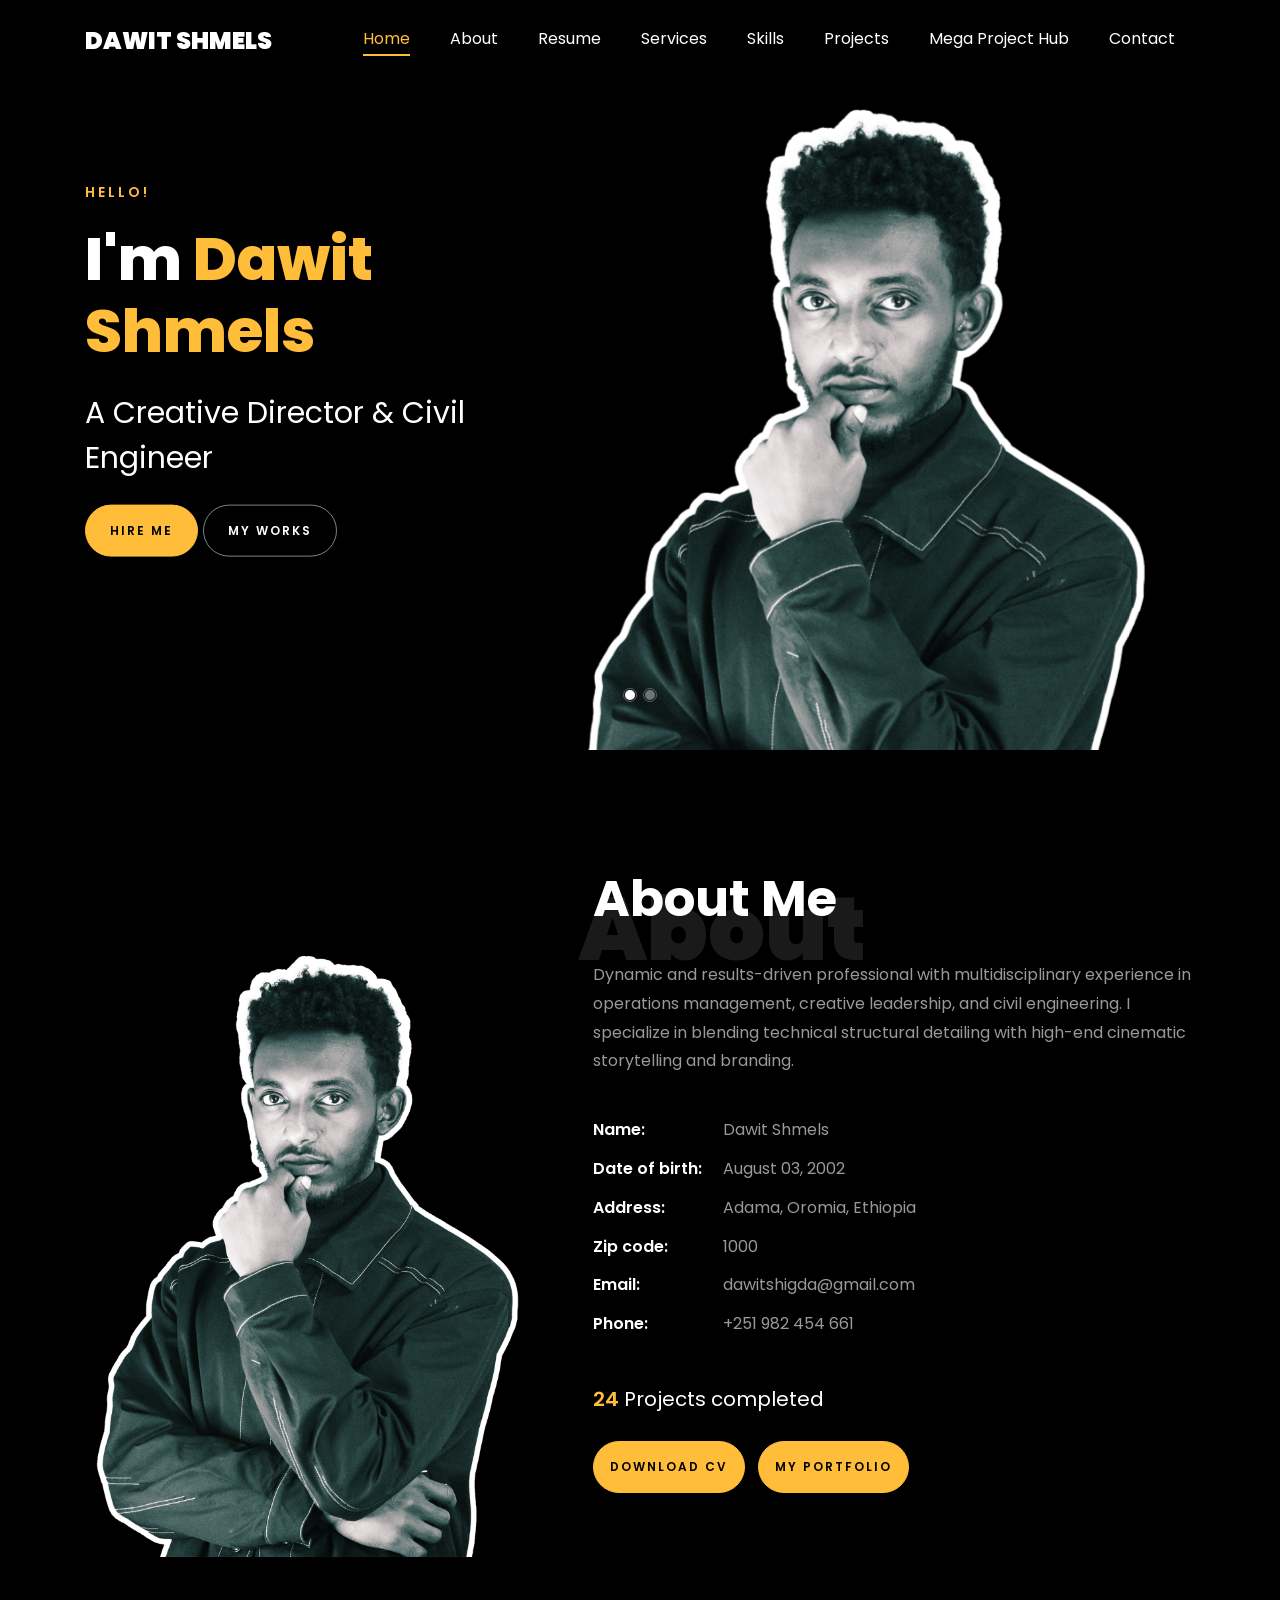
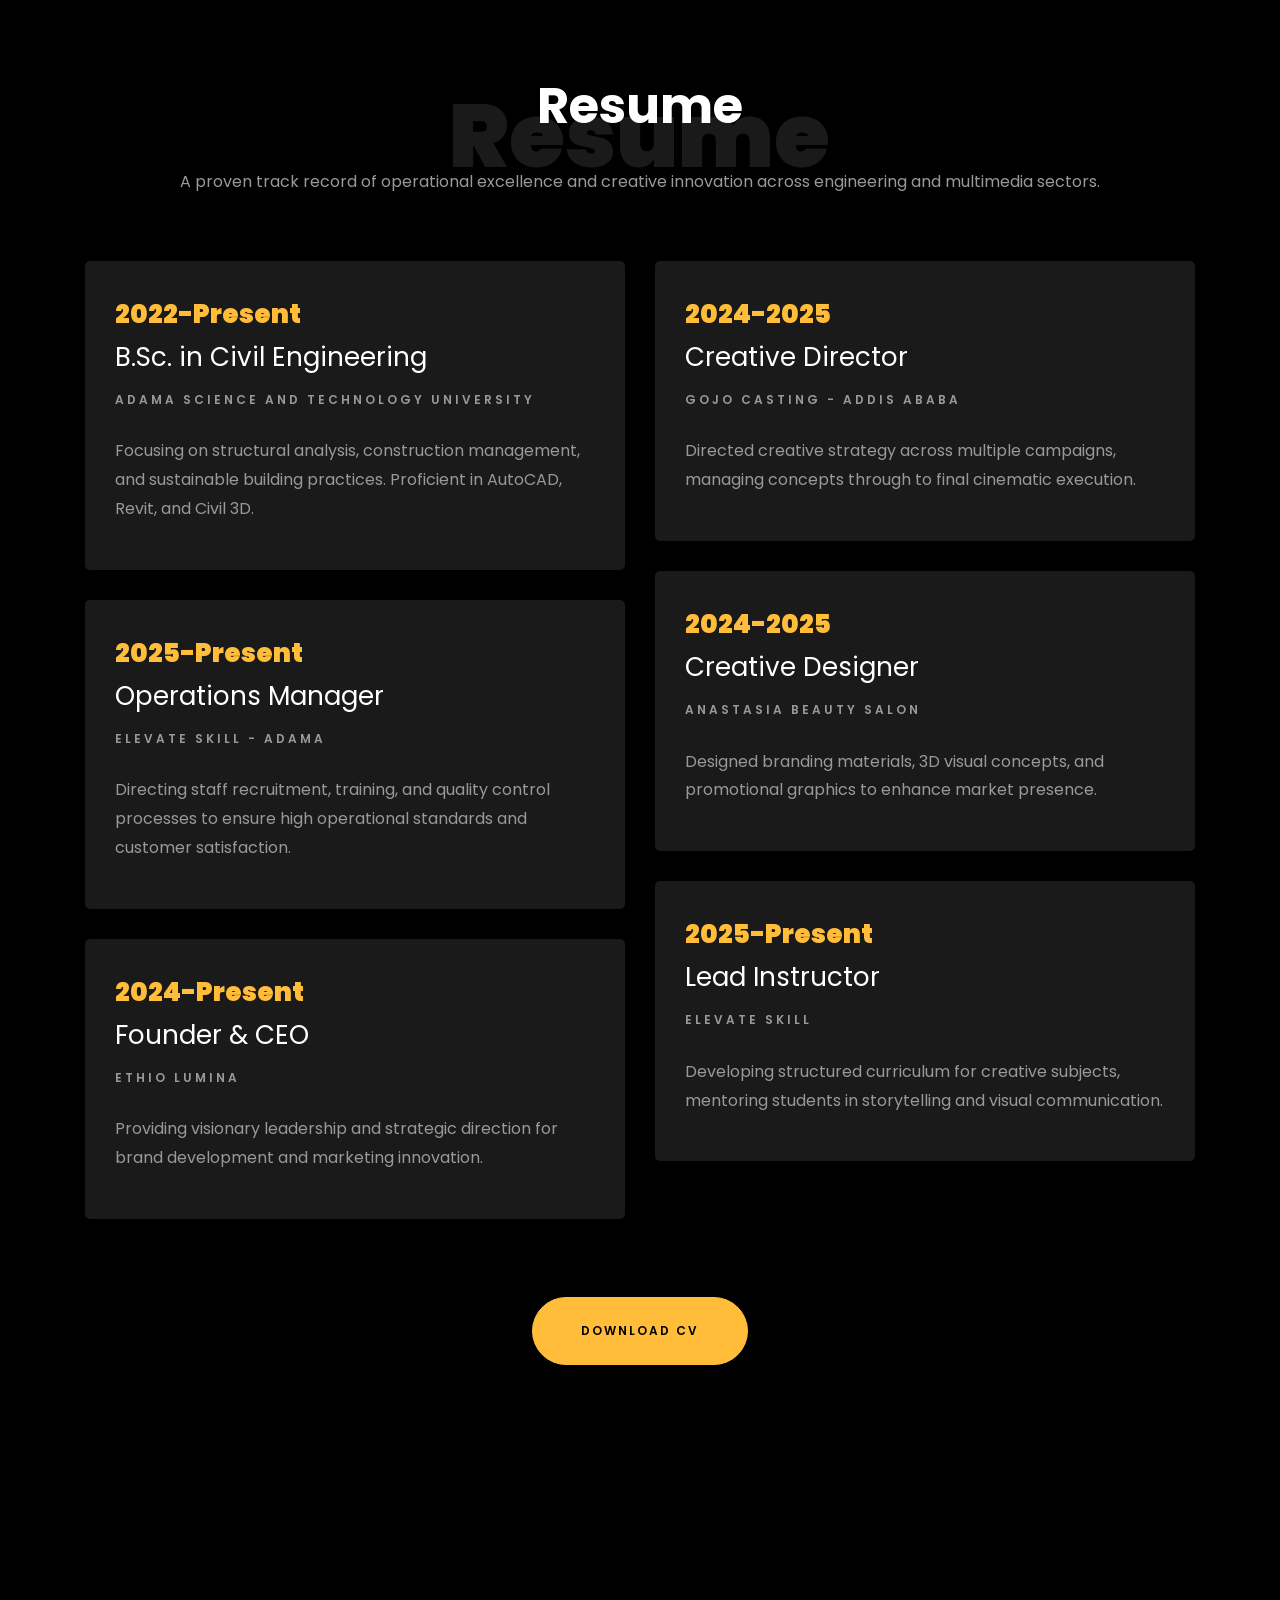
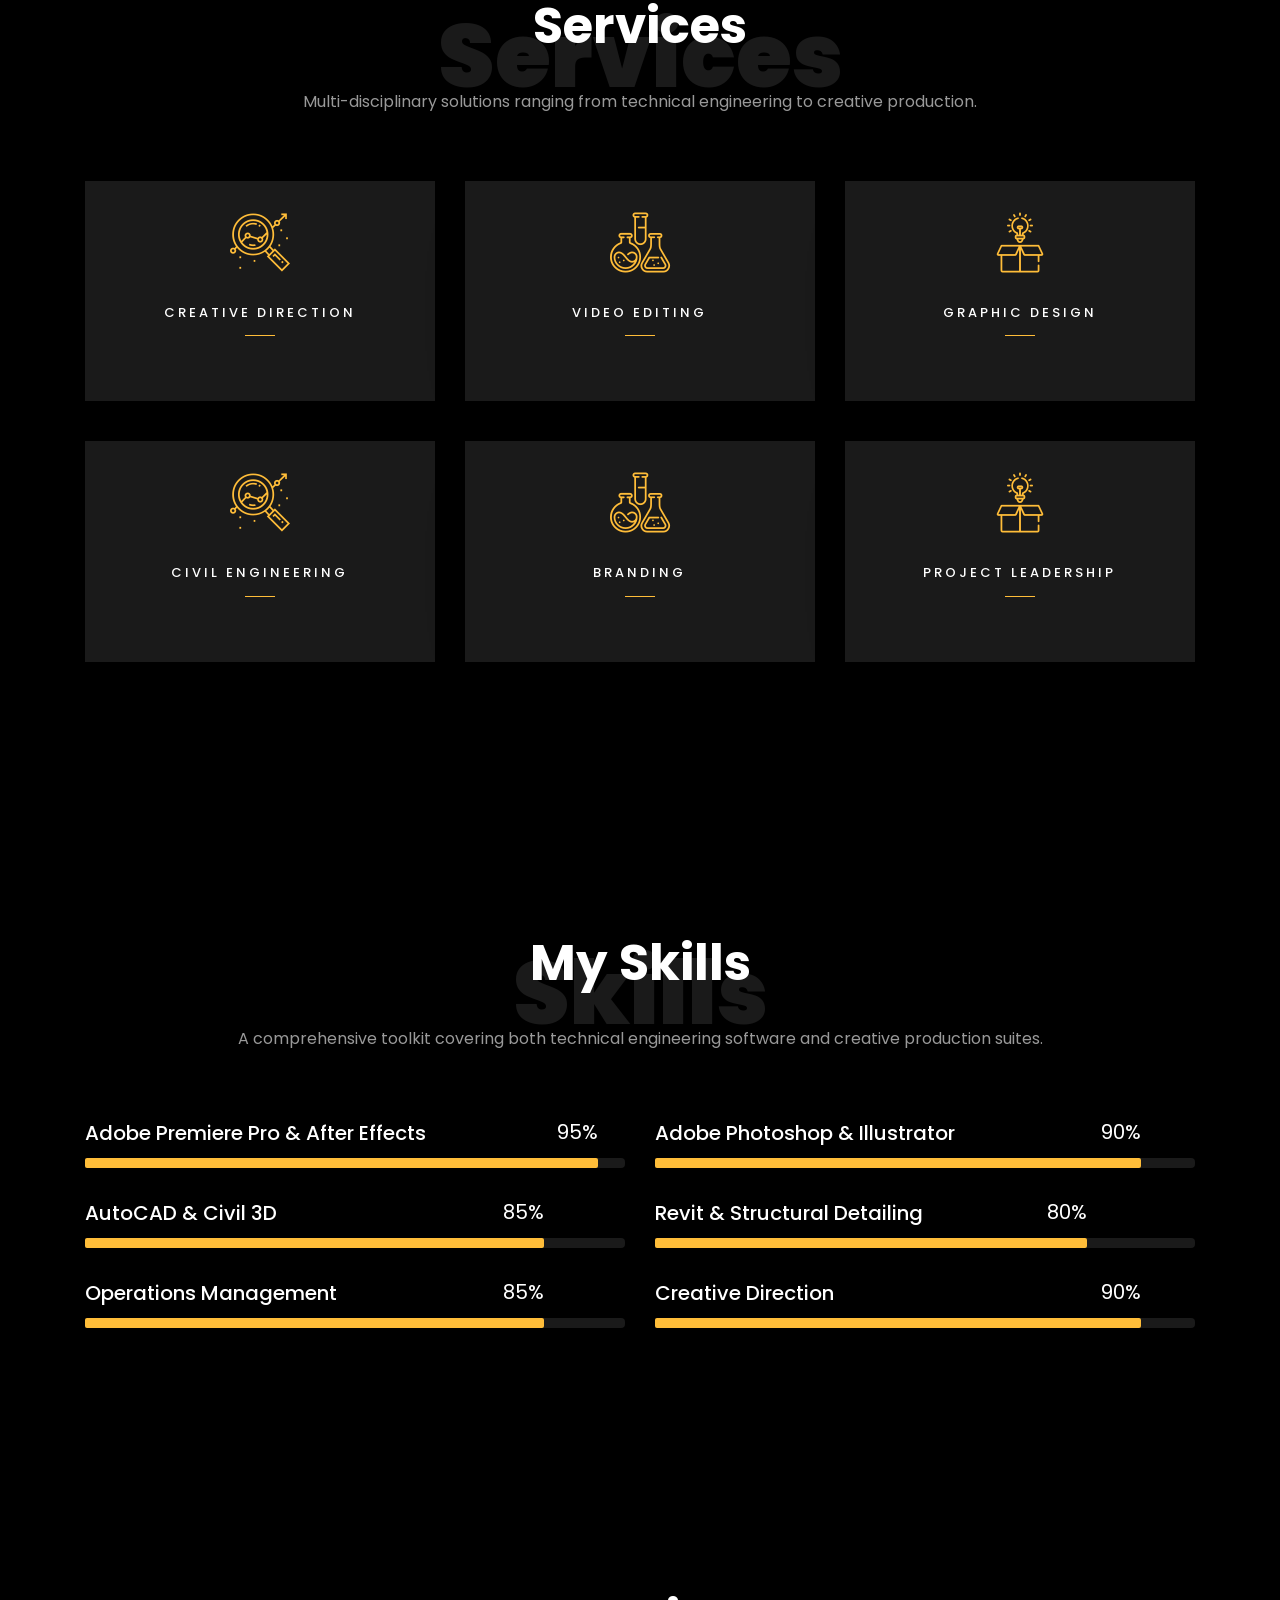
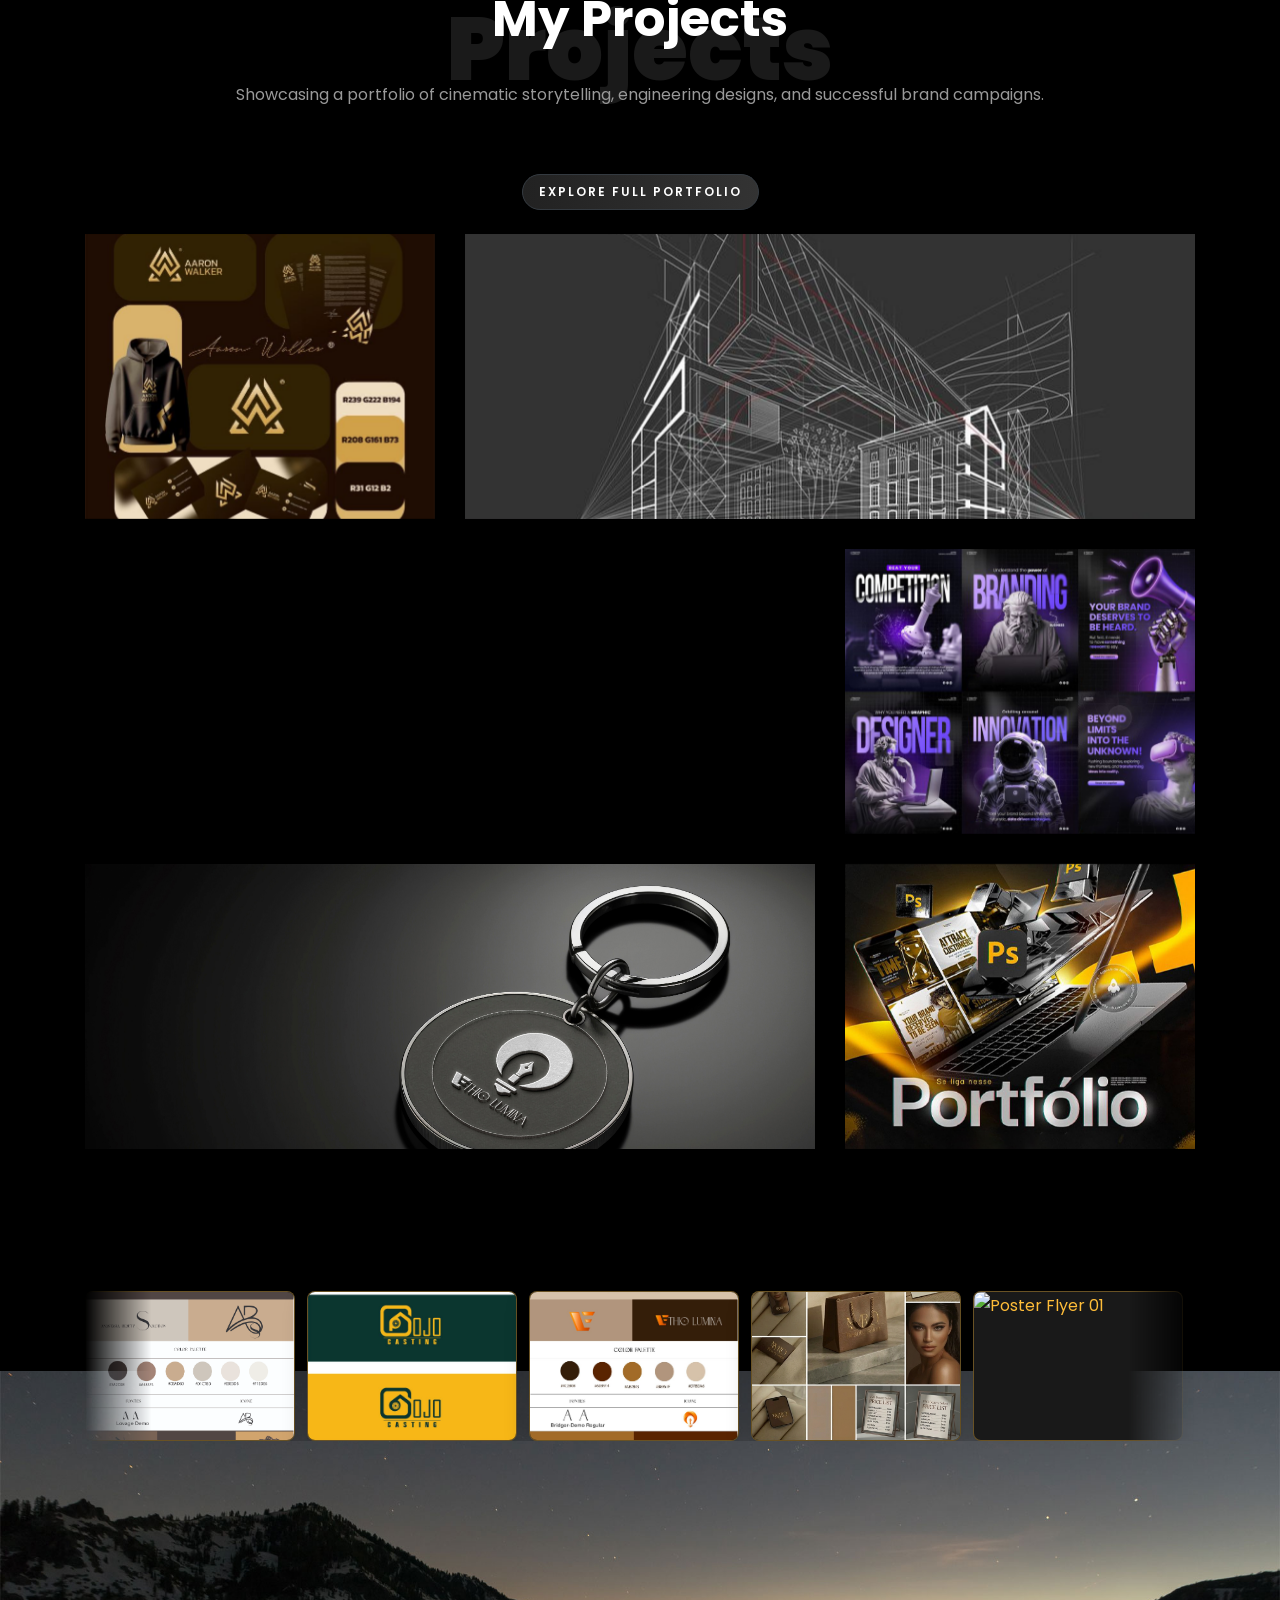
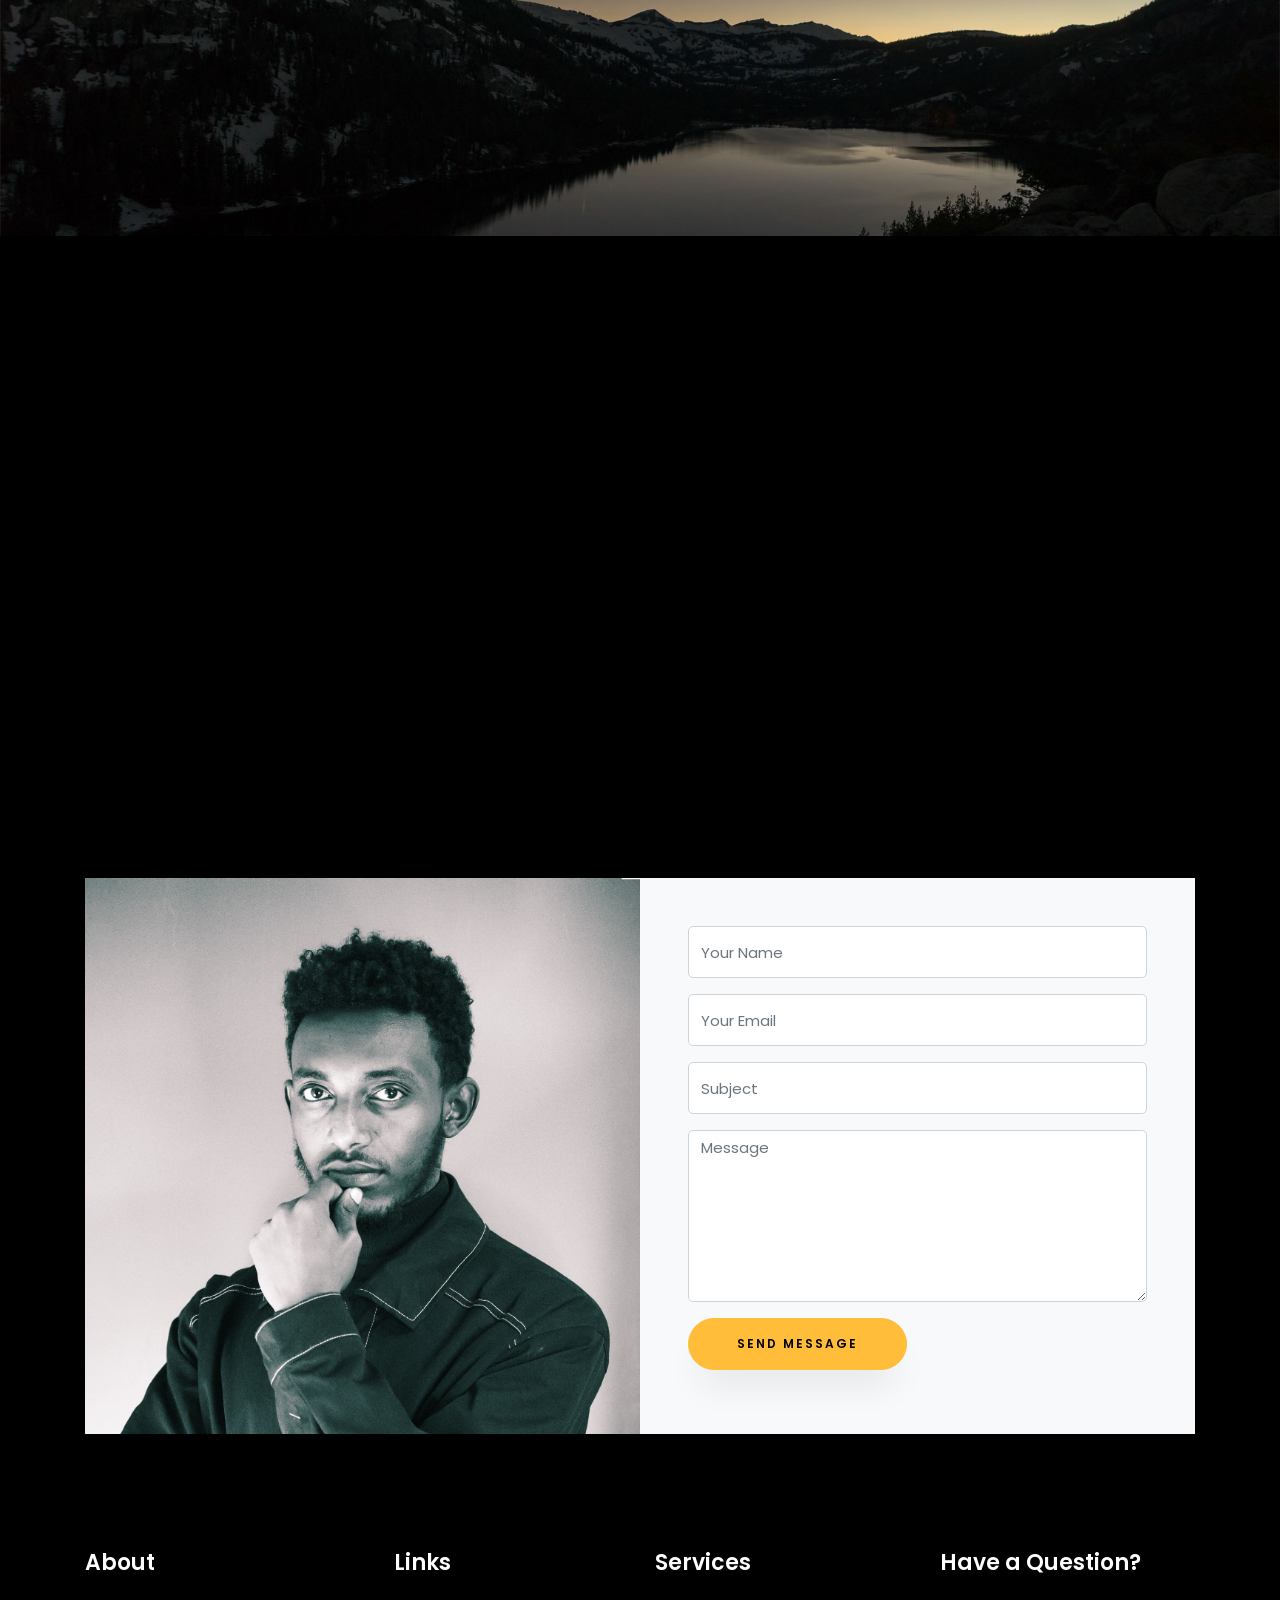
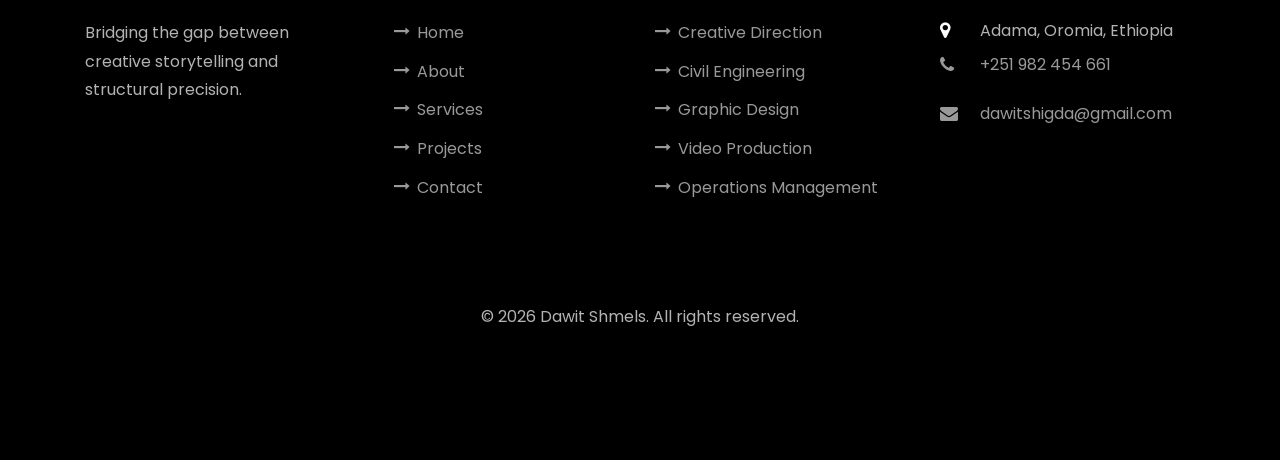
==== commit ad6c678d: "Add logo.png favicon across pages" ====
--- a/index.html
+++ b/index.html
@@ -4,6 +4,7 @@
     <title>Dawit Shmels - Portfolio</title>
     <meta charset="utf-8">
     <meta name="viewport" content="width=device-width, initial-scale=1, shrink-to-fit=no">
+    <link rel="icon" type="image/png" href="images/logo.png">
     
     <link href="https://fonts.googleapis.com/css?family=Poppins:100,200,300,400,500,600,700,800,900" rel="stylesheet">
 
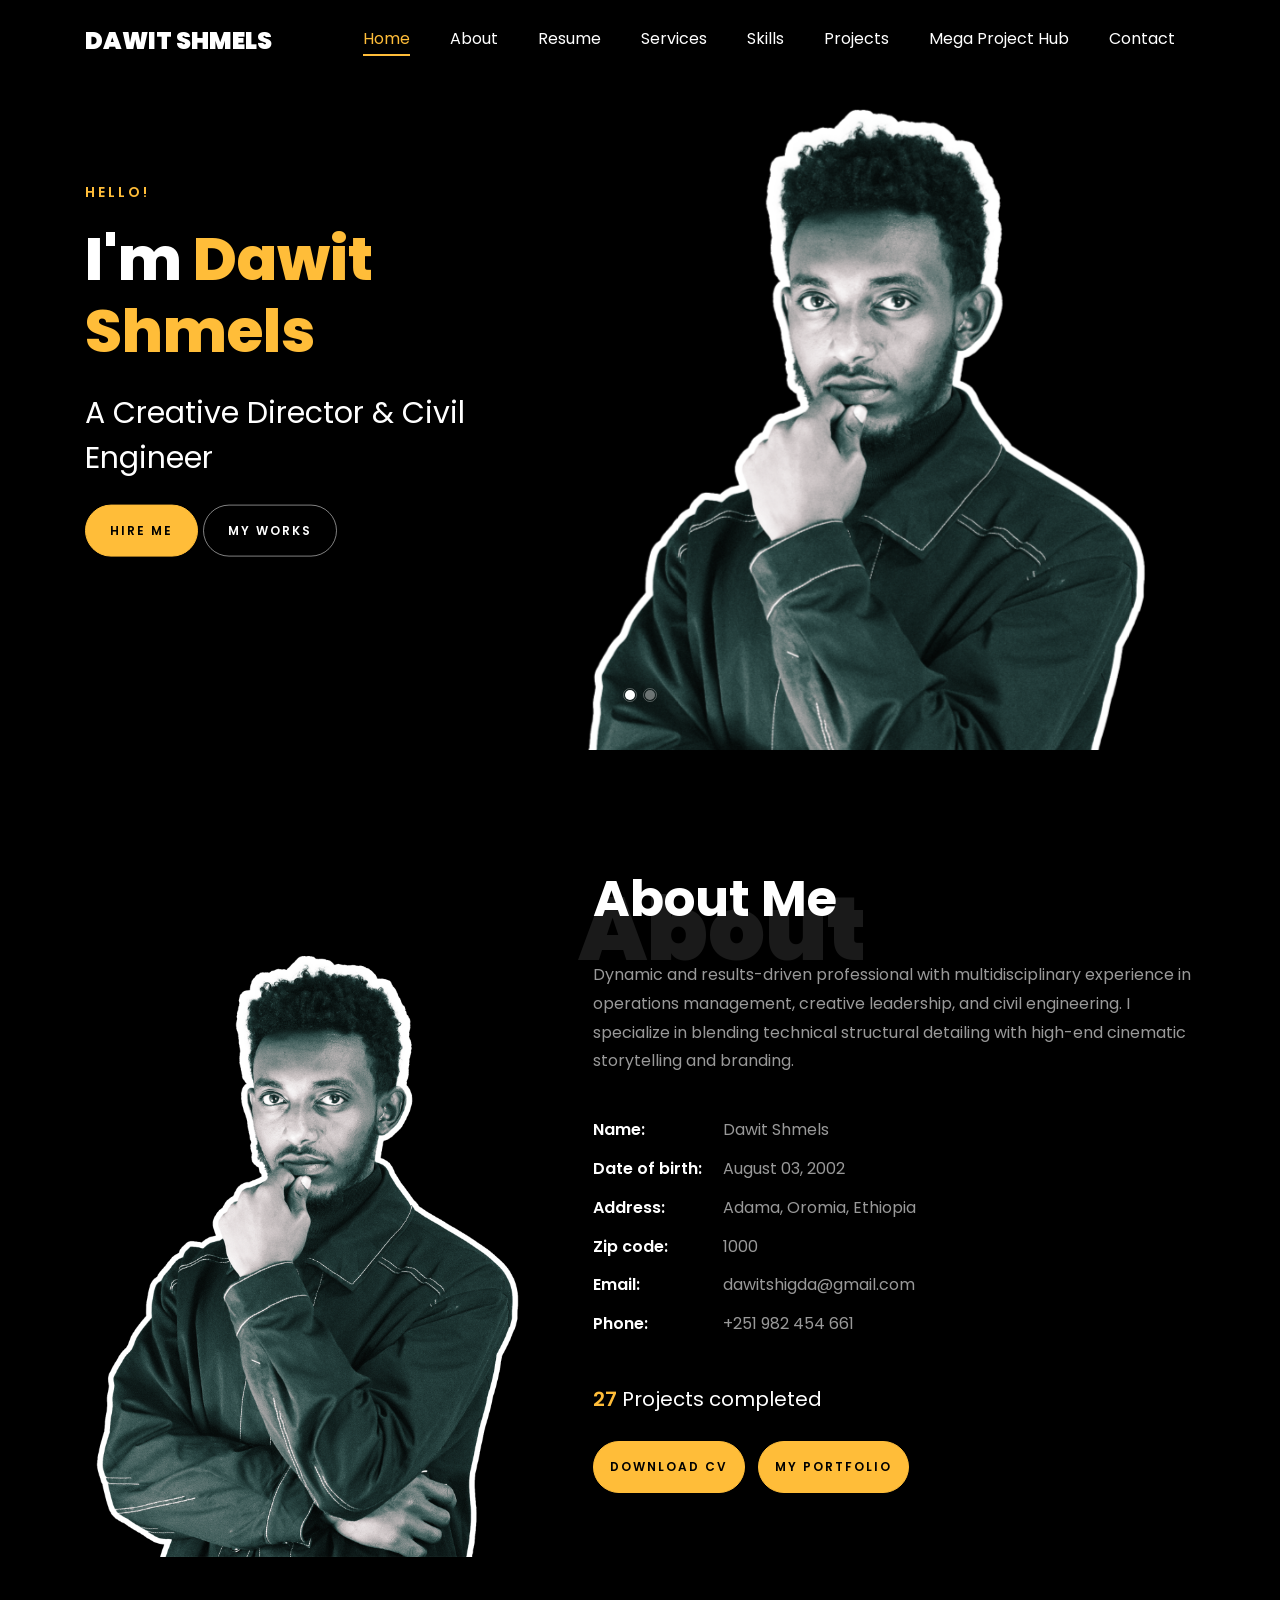
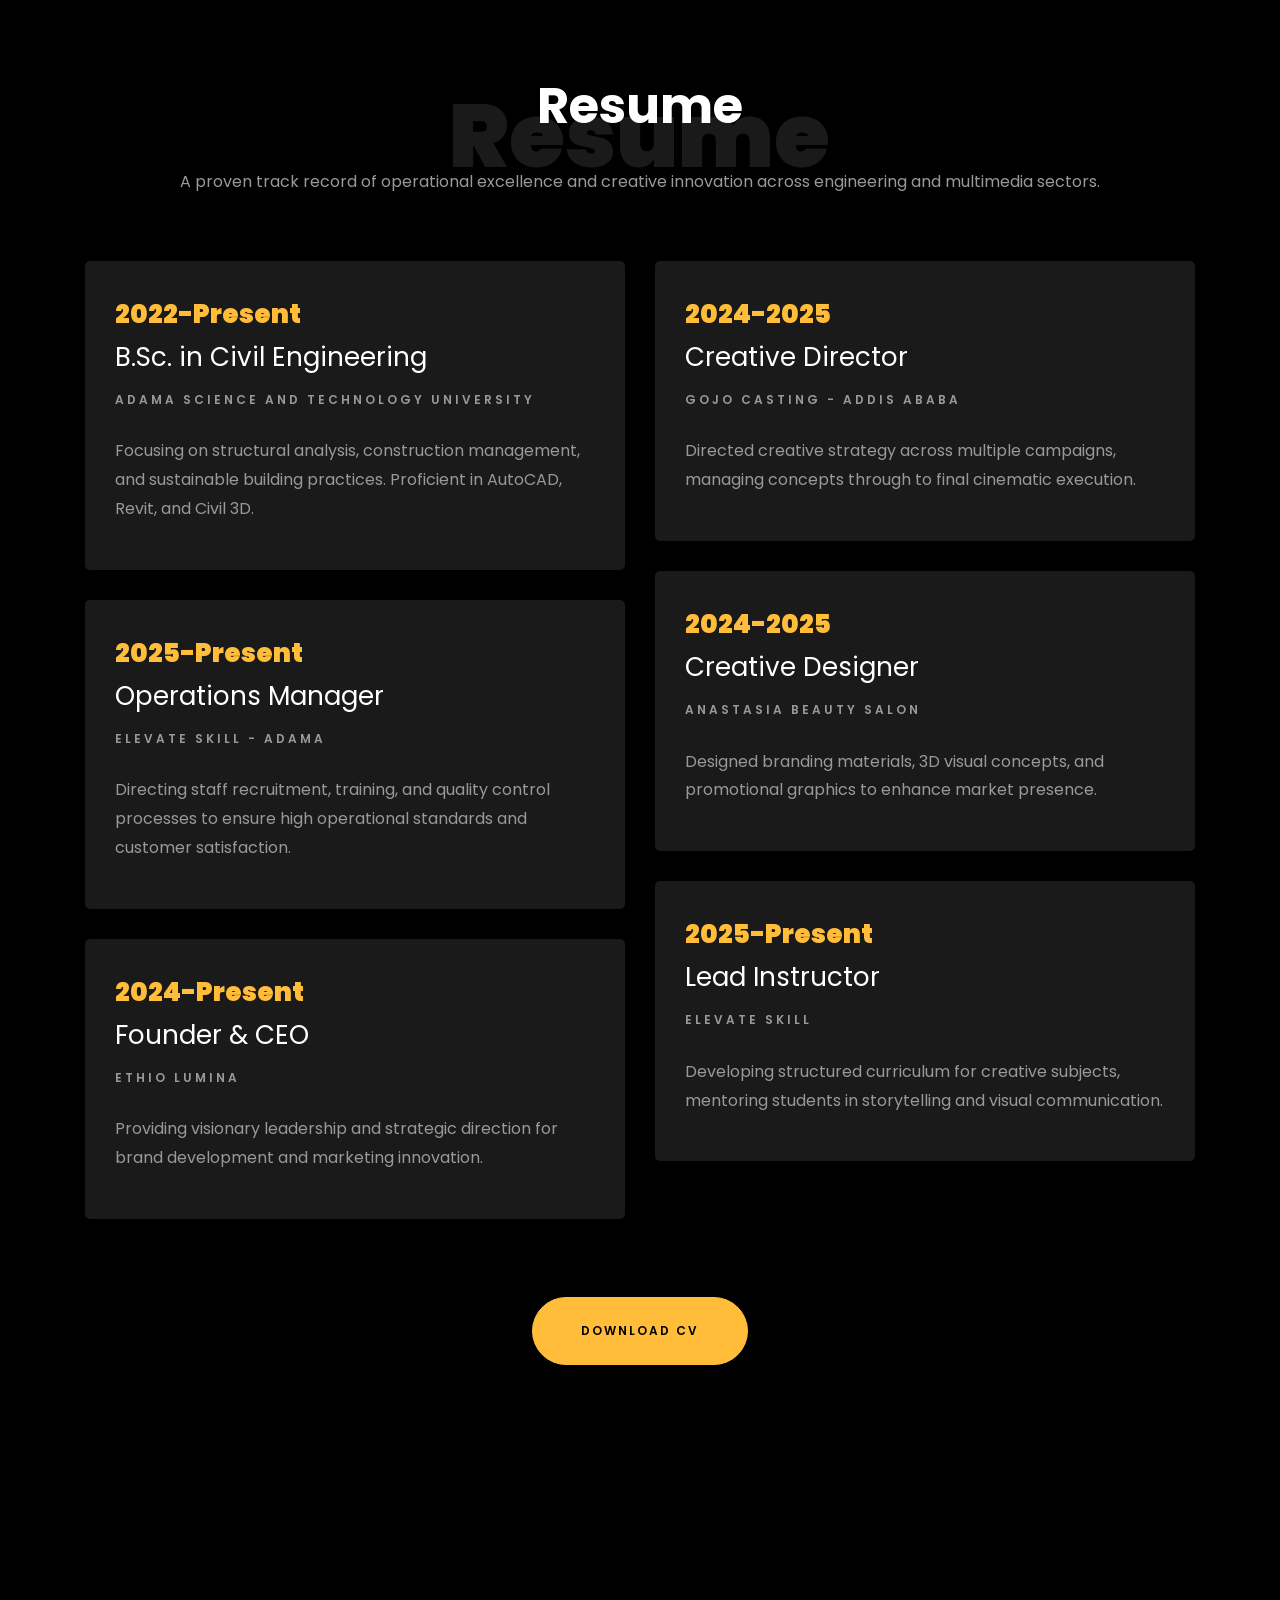
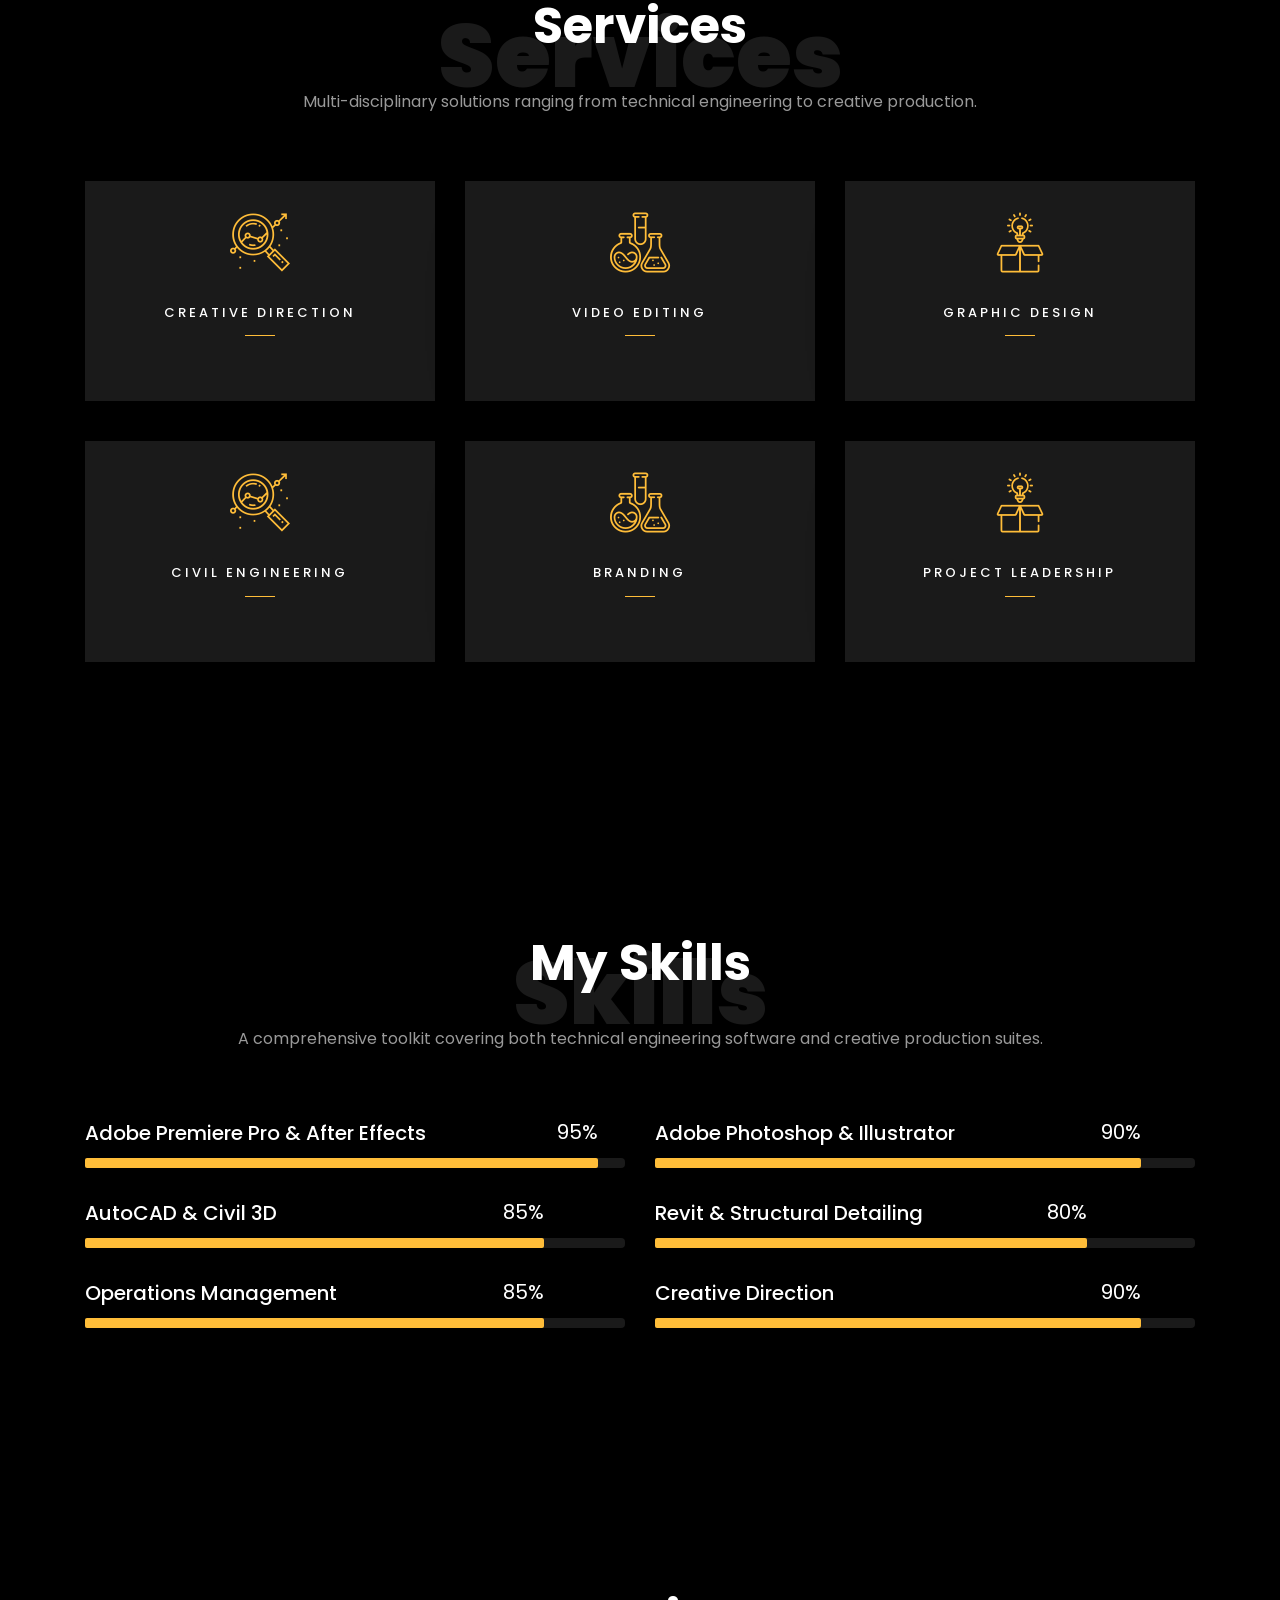
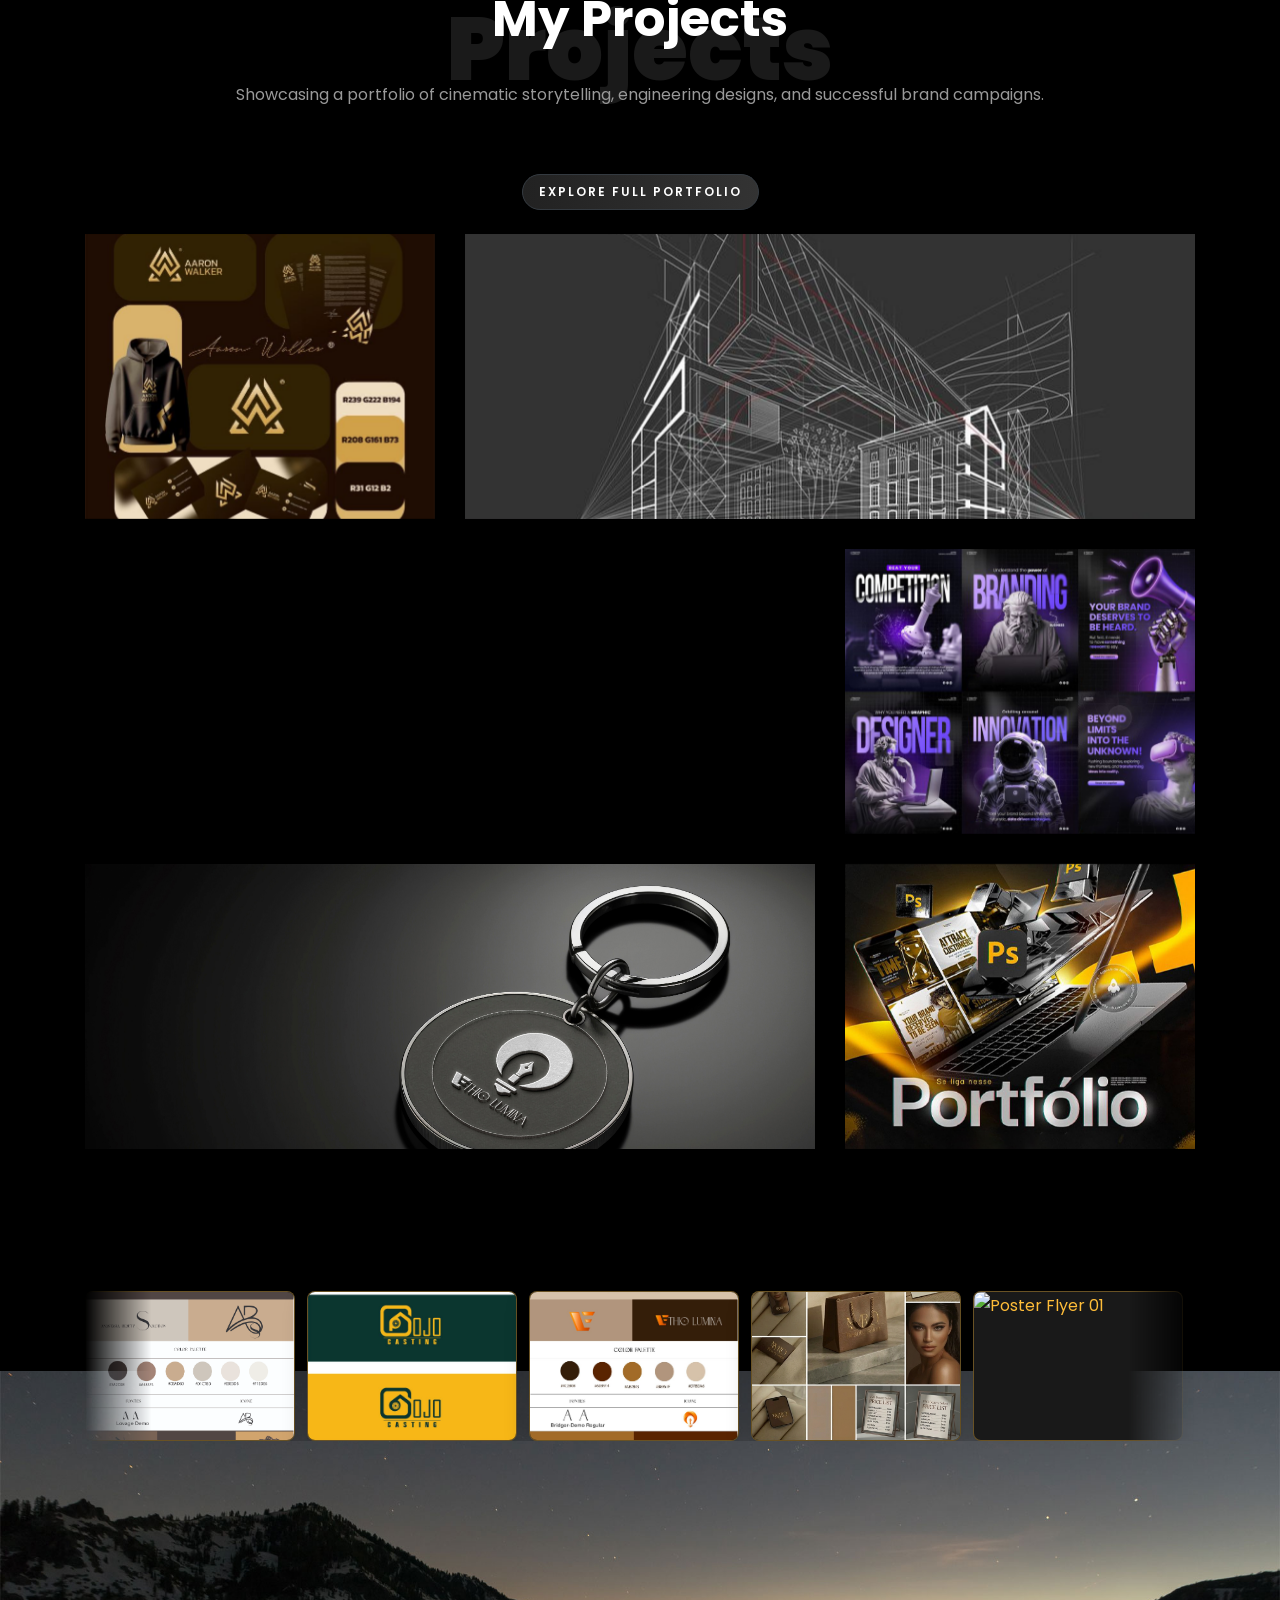
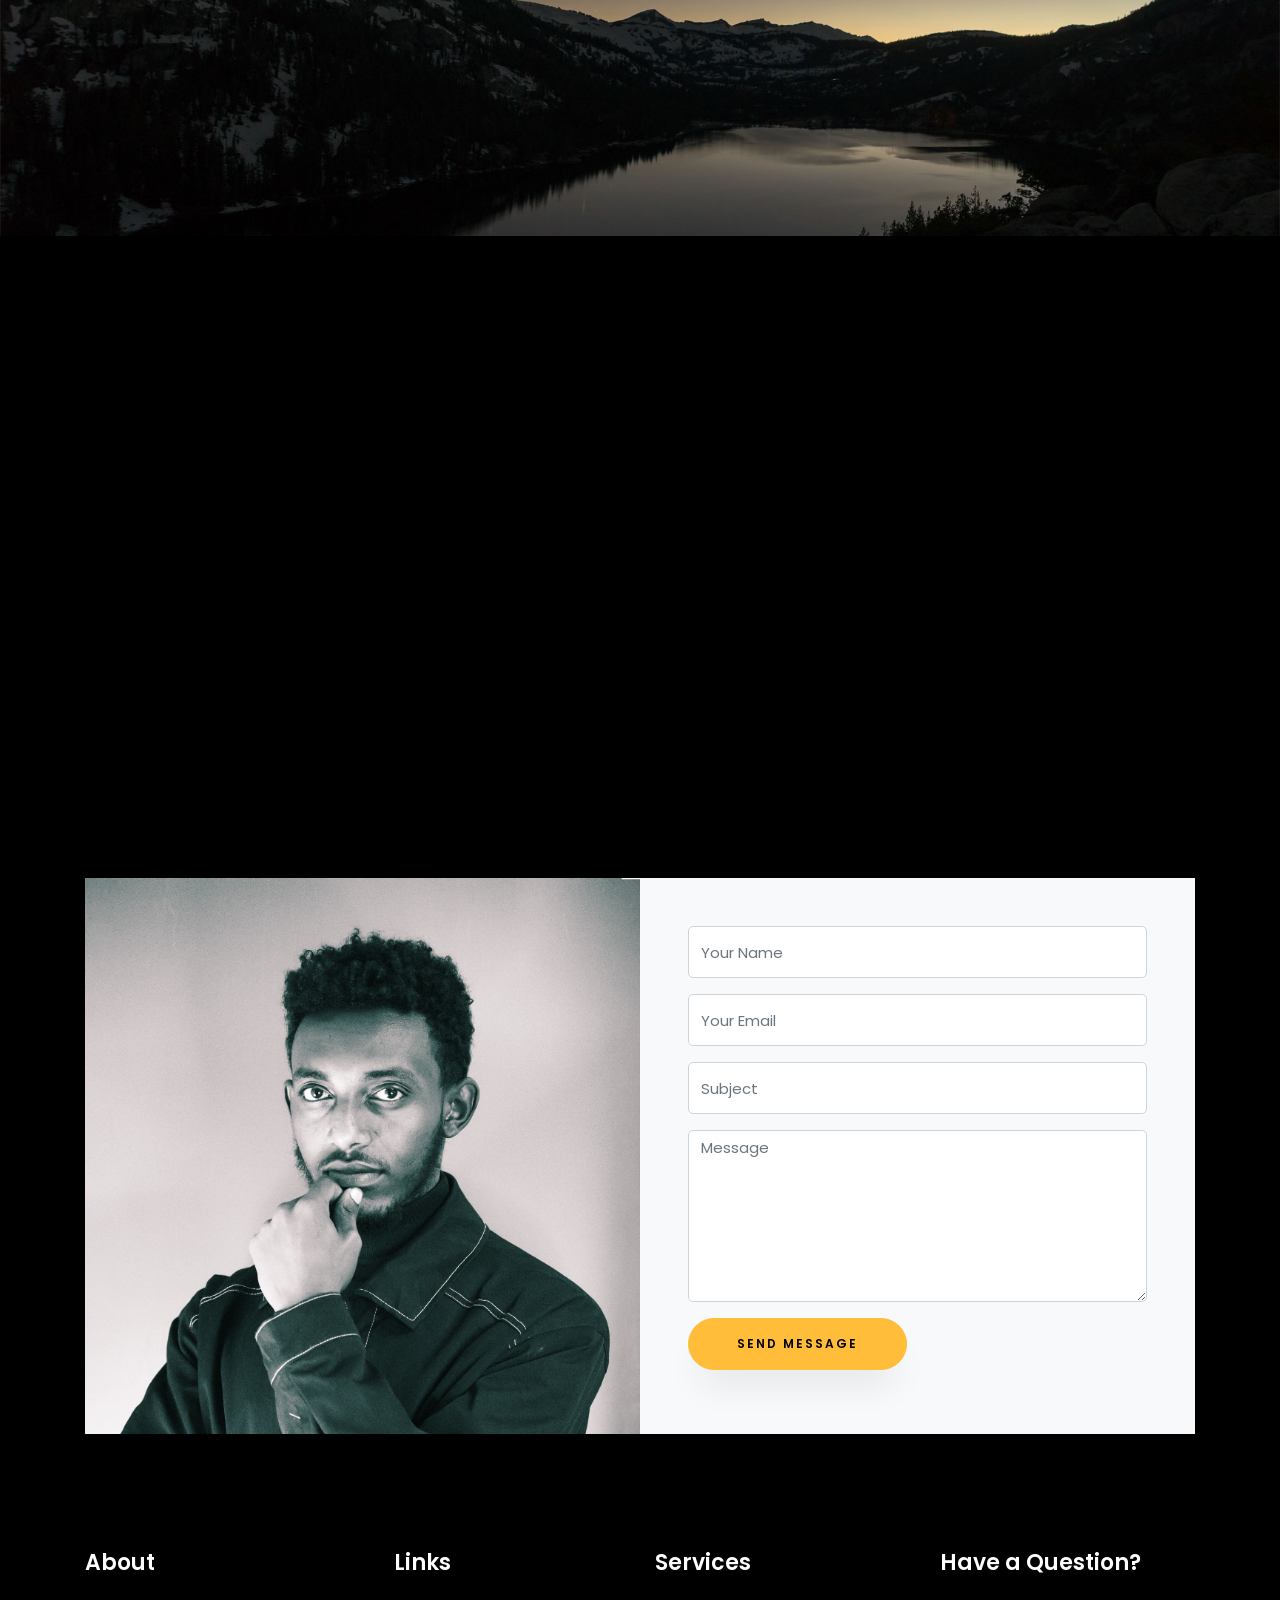
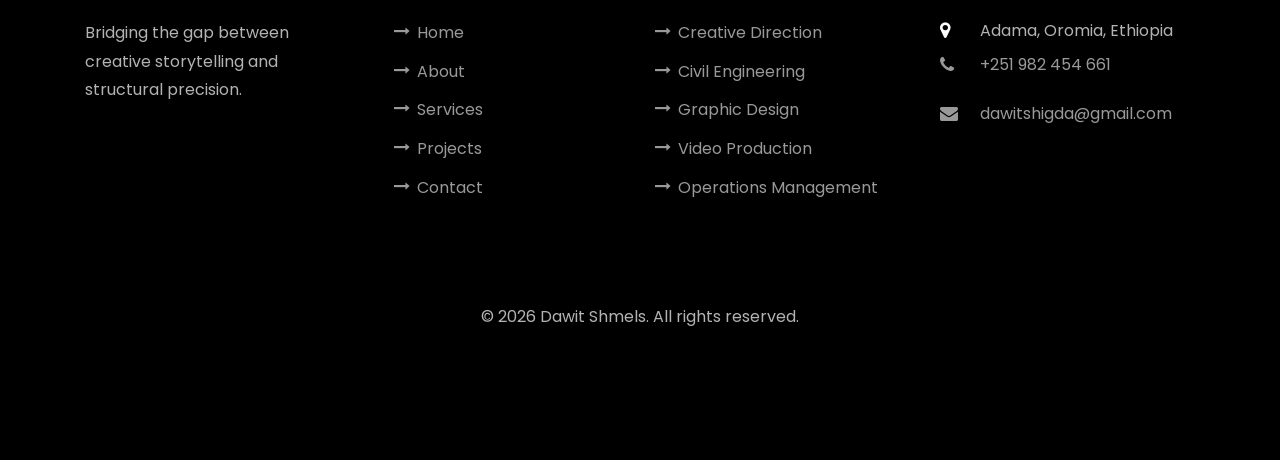
==== commit dd03333a: "Optimize Cloudinary video URLs with f_auto and q_auto" ====
--- a/index.html
+++ b/index.html
@@ -725,8 +725,24 @@
             cinematic08: 'https://res.cloudinary.com/dcj05vkkh/video/upload/v1773611644/cinematic-editing-08_efsojt.mp4'
           };
 
+          window.optimizeCloudinaryVideoUrl = function(url) {
+            if (!url || typeof url !== 'string') {
+              return '';
+            }
+
+            if (url.indexOf('res.cloudinary.com') === -1) {
+              return url;
+            }
+
+            if (url.indexOf('/video/upload/f_auto,q_auto/') !== -1) {
+              return url;
+            }
+
+            return url.replace('/video/upload/', '/video/upload/f_auto,q_auto/');
+          };
+
           window.getVideoSource = function(key) {
-            return window.VIDEO_SOURCES[key] || '';
+            return window.optimizeCloudinaryVideoUrl(window.VIDEO_SOURCES[key] || '');
           };
 
           window.applyVideoSources = function(root) {
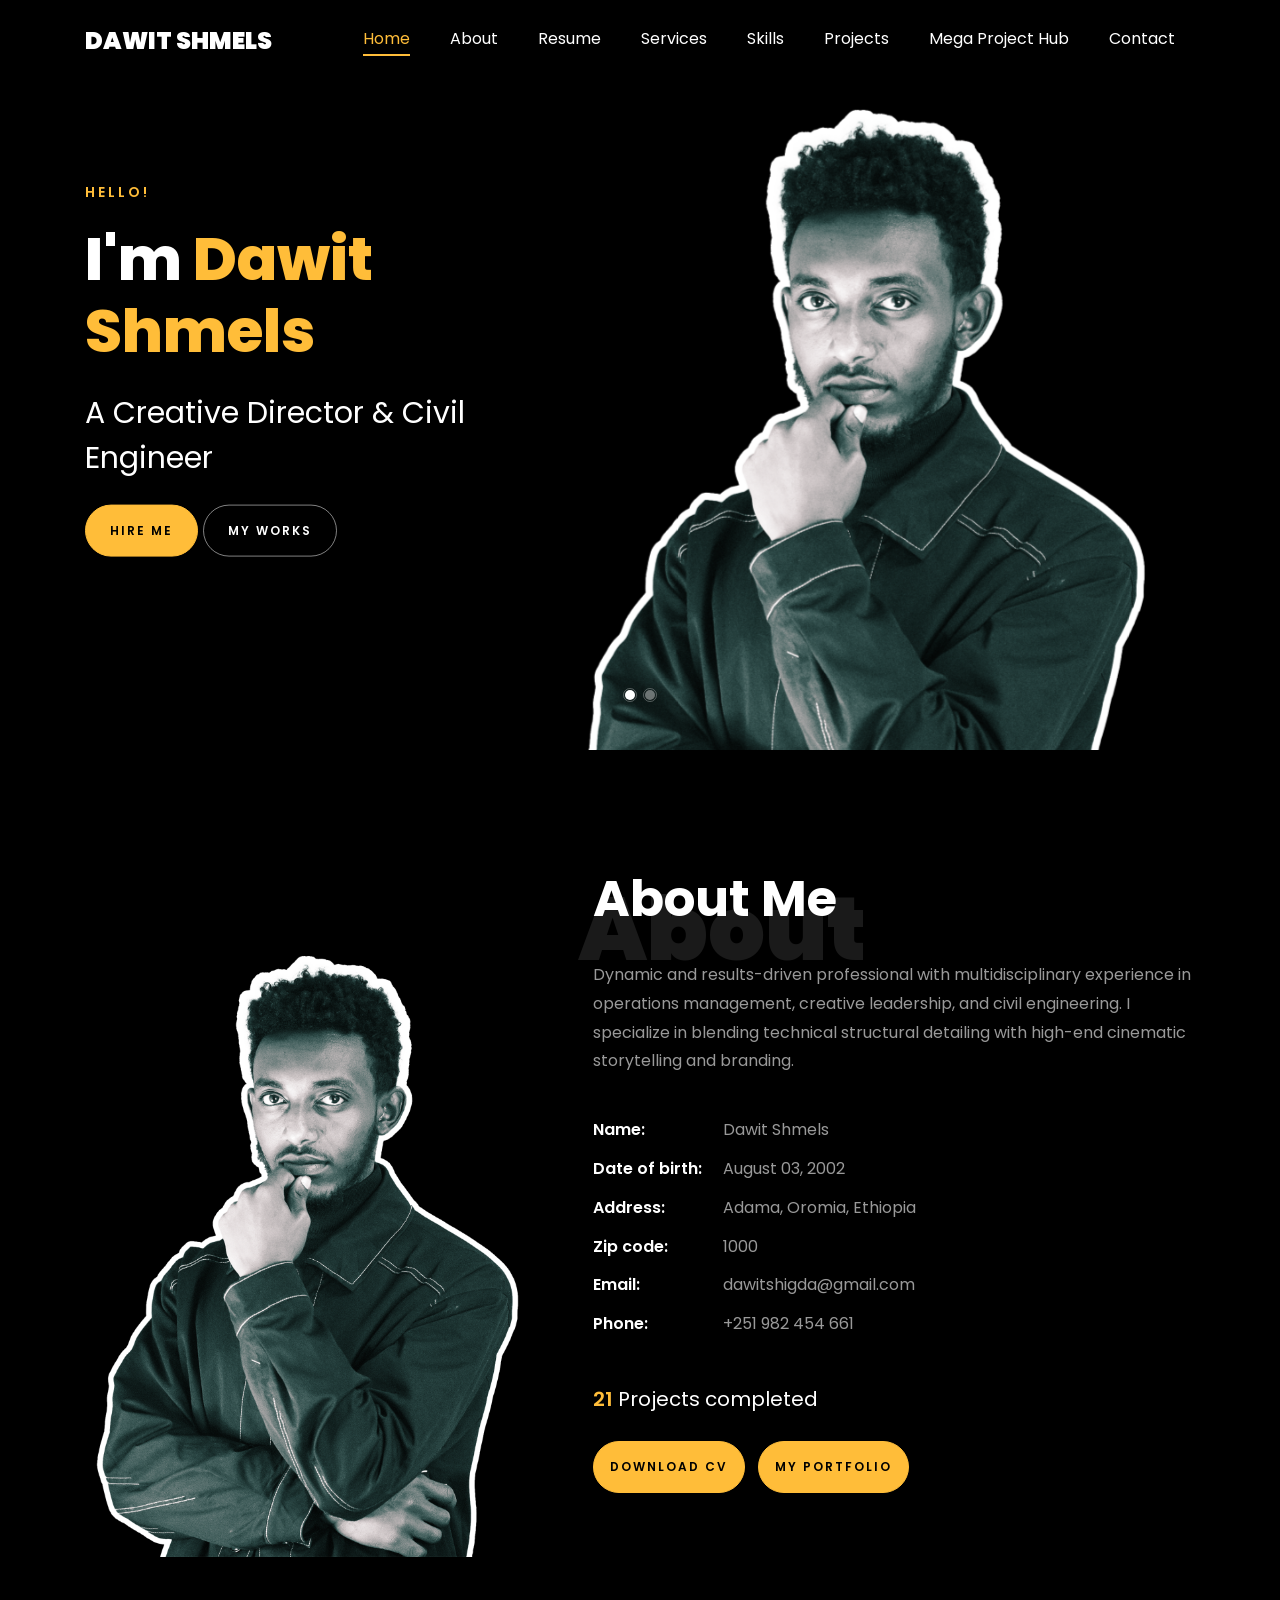
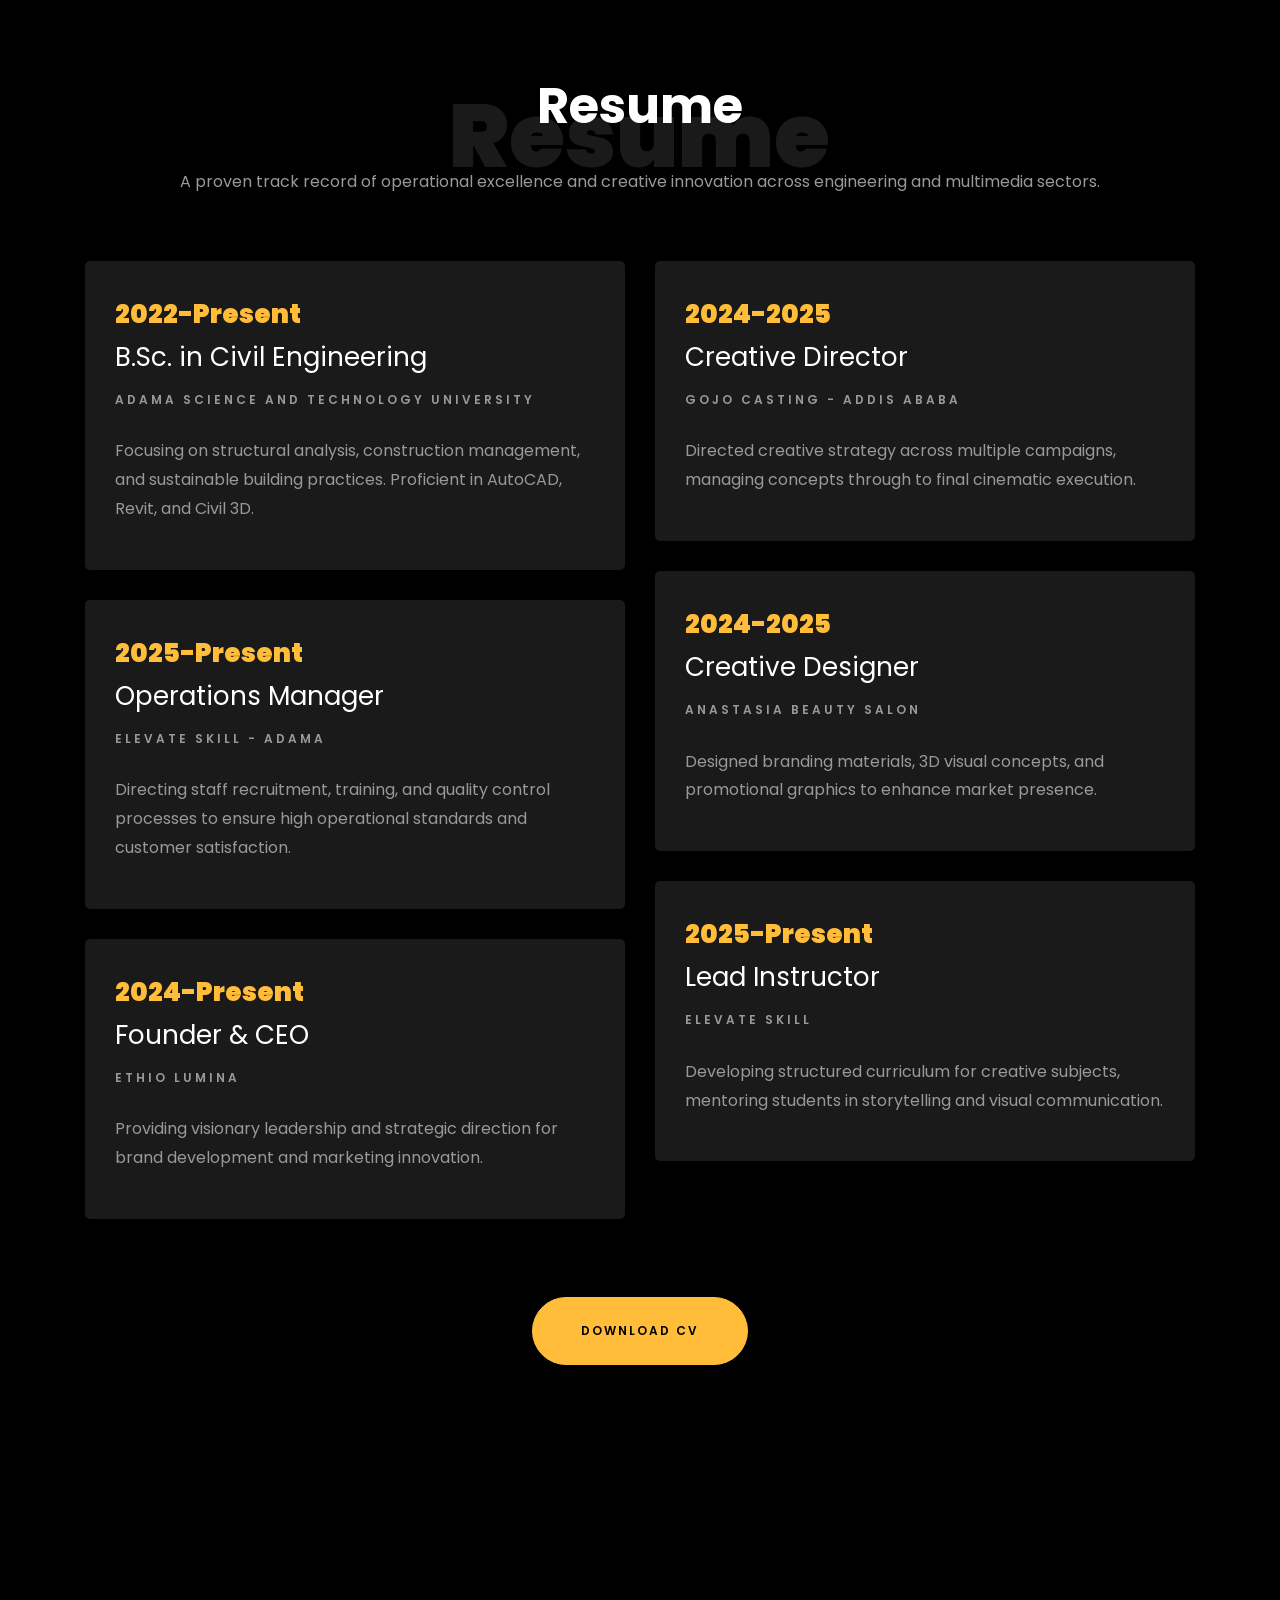
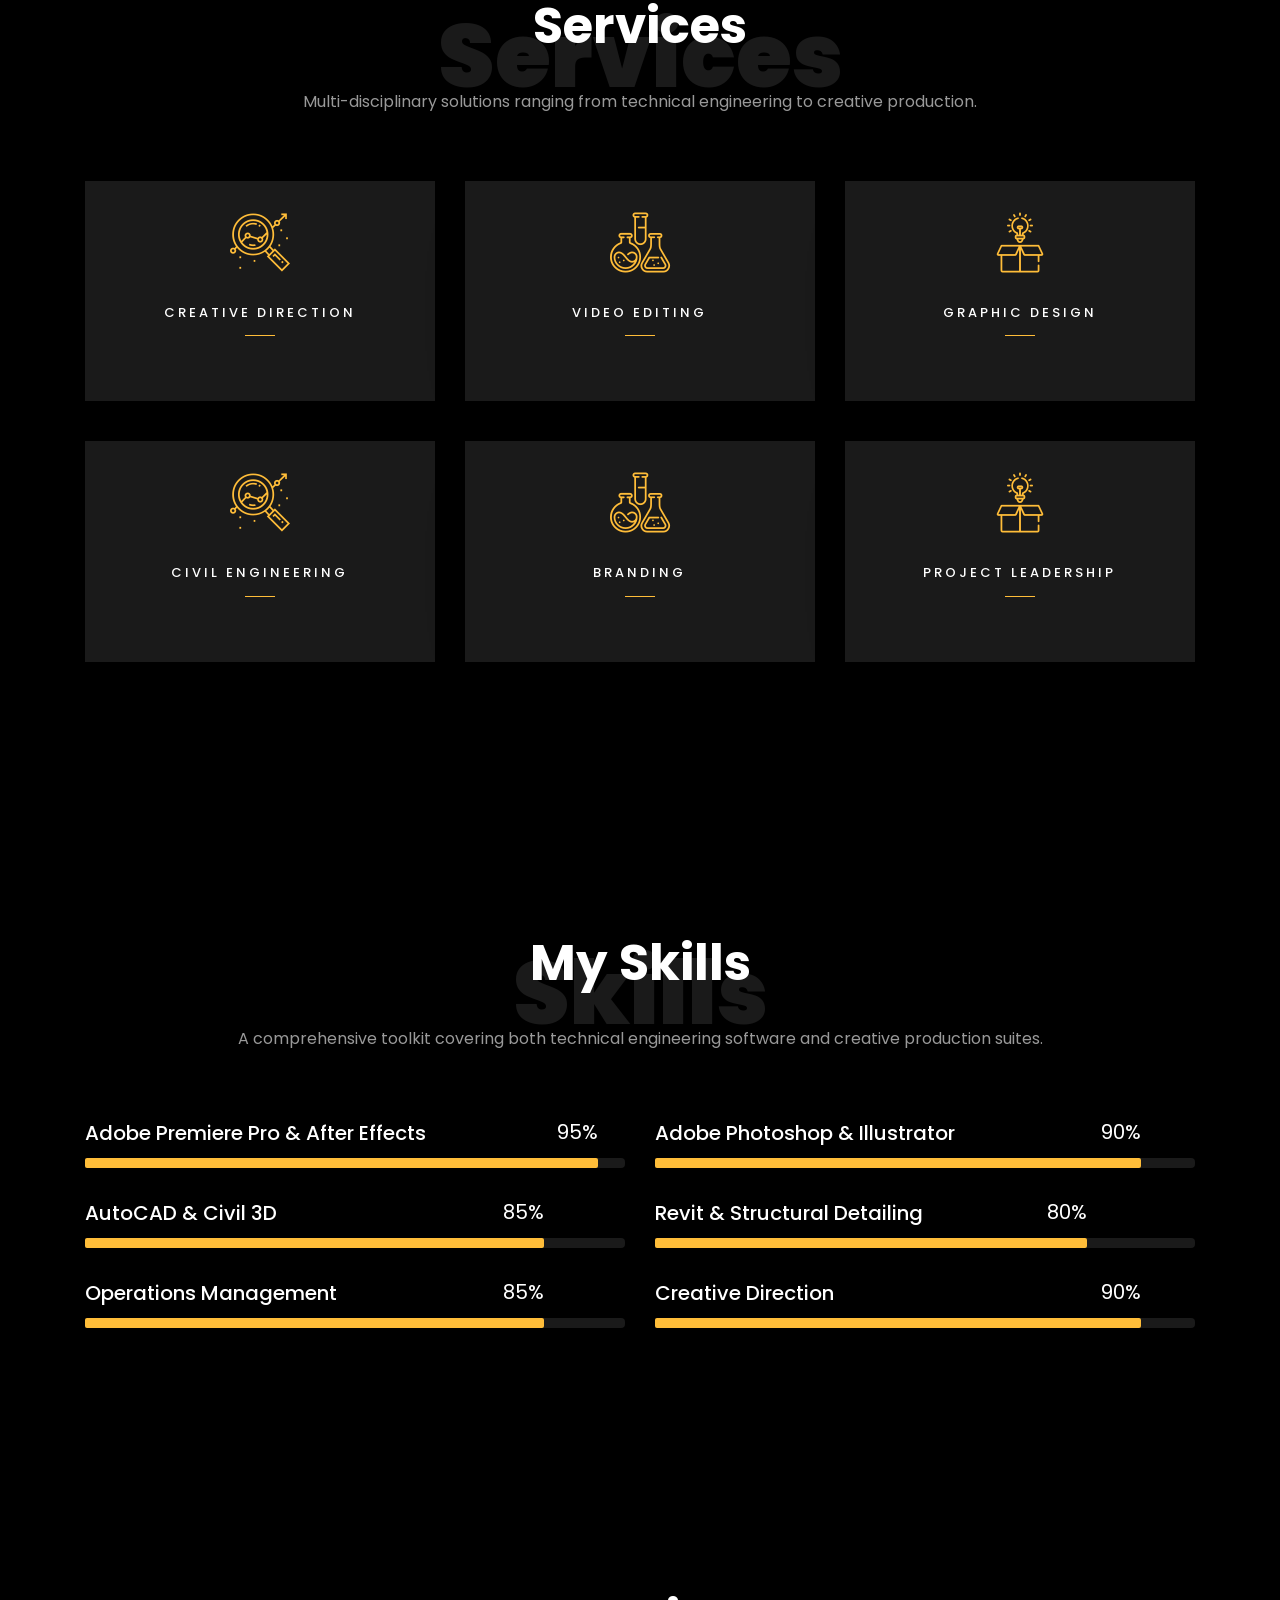
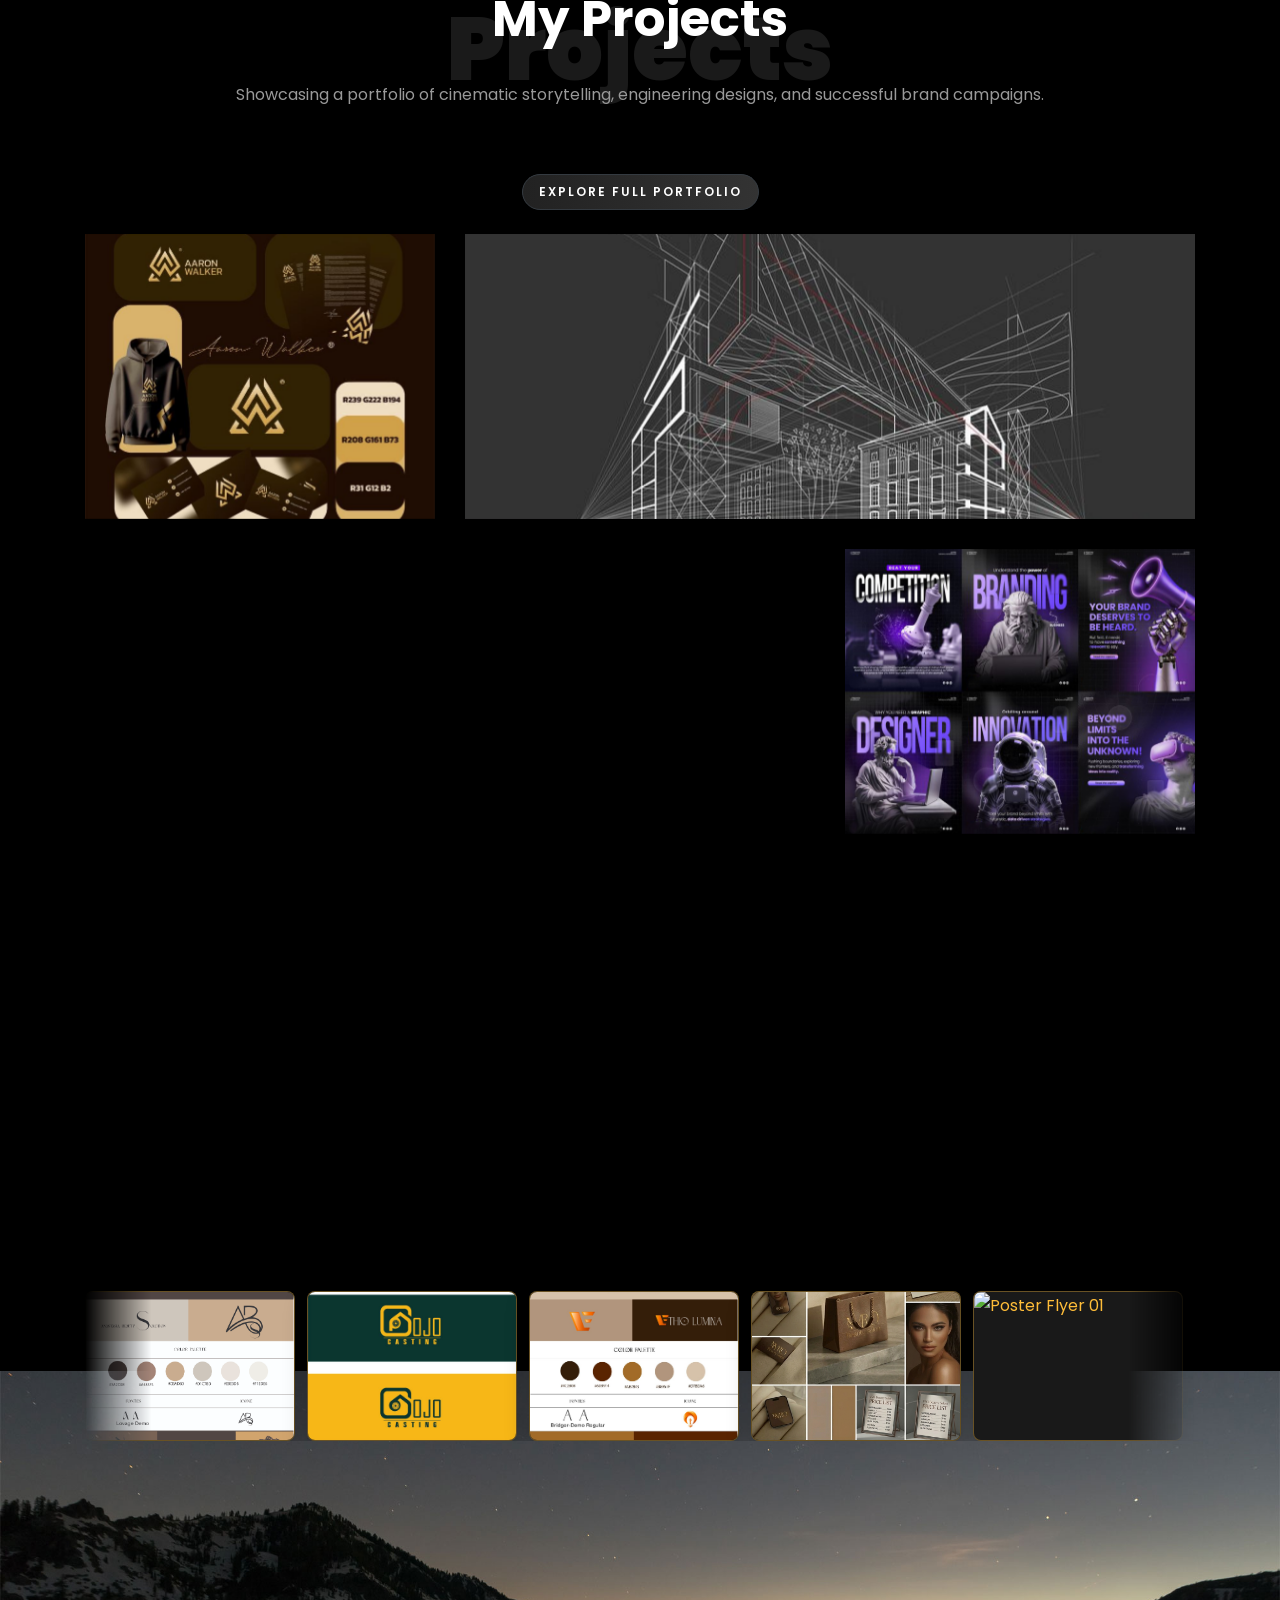
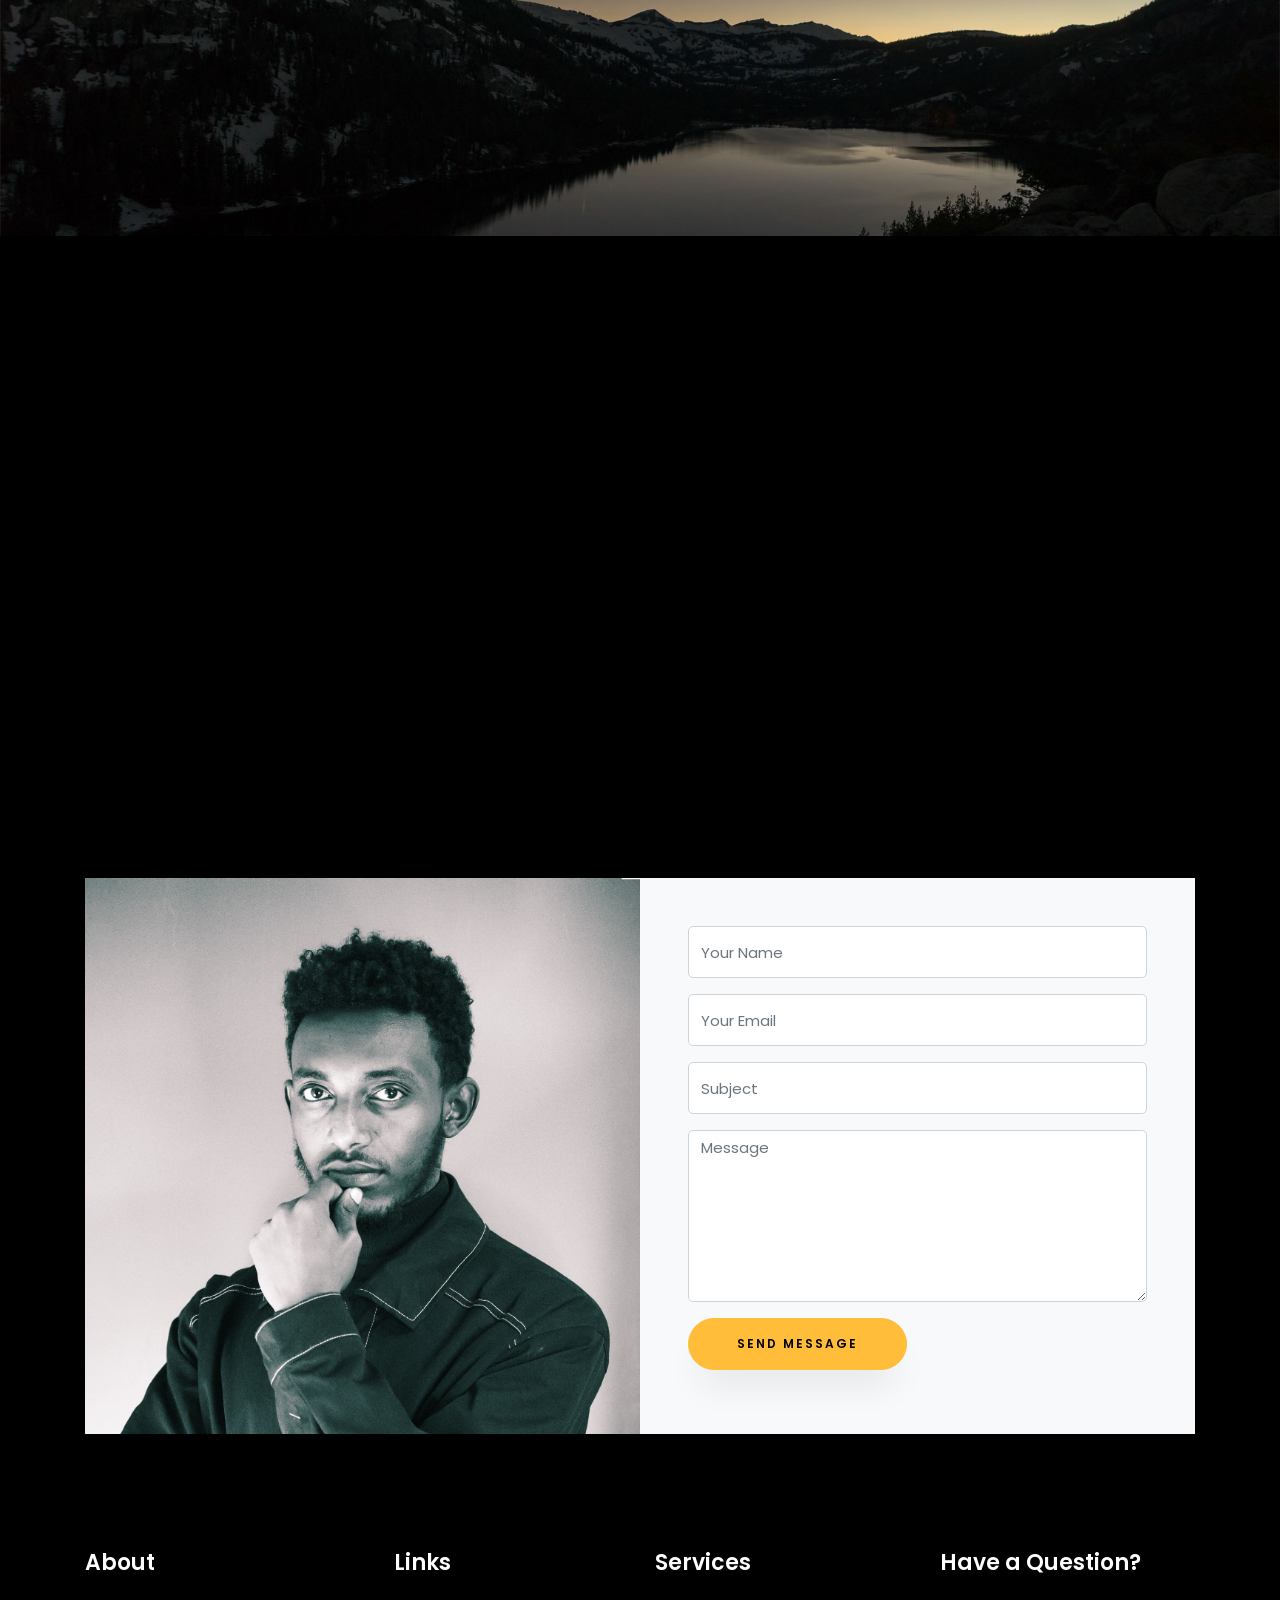
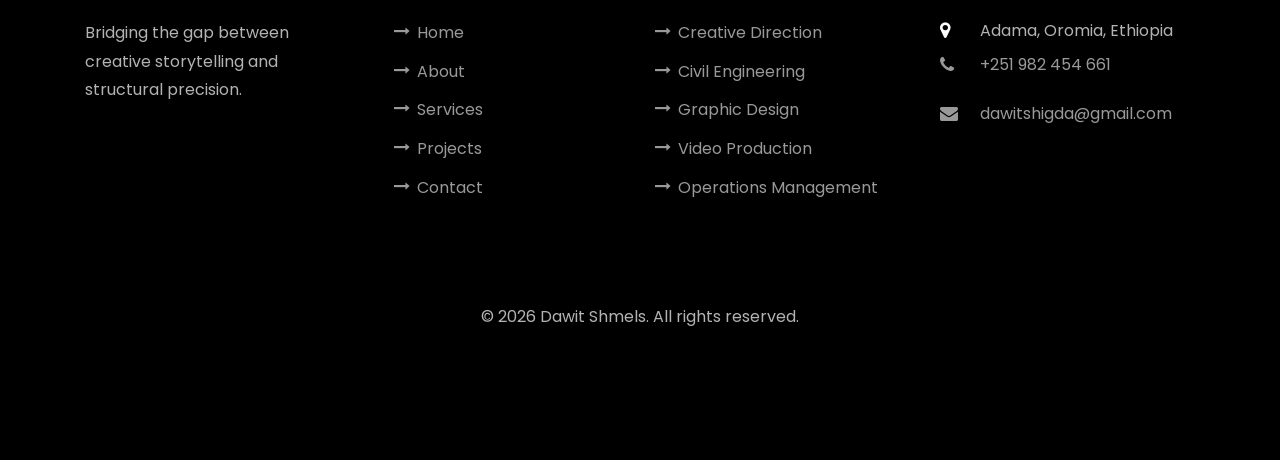
==== commit 2900ad54: "Fix mobile scroll lock and responsive modal behavior" ====
--- a/index.html
+++ b/index.html
@@ -785,31 +785,46 @@
             const megaProjectBtns = $('#megaProjectBtn, #megaProjectNavBtn, #megaProjectAboutBtn');
             const megaProjectModal = $('#megaProjectModal');
             const megaCloseBtn = $('#megaCloseBtn');
+            const body = $('body');
+
+            function clearScrollLock() {
+              body.removeClass('mega-modal-open project-popup-open').css('overflow', '');
+            }
+
+            function openMegaModal() {
+              megaProjectModal.addClass('active');
+              body.addClass('mega-modal-open').css('overflow', 'hidden');
+            }
+
+            function closeMegaModal() {
+              megaProjectModal.removeClass('active');
+              clearScrollLock();
+            }
+
+            // Recover from any stale lock state on reload/navigation.
+            clearScrollLock();
+
             megaProjectBtns.on('click', function(e) {
               e.preventDefault();
-              console.log('Opening modal');
-              megaProjectModal.addClass('active');
-              $('body').addClass('mega-modal-open').css('overflow', 'hidden');
+              openMegaModal();
             });
             megaCloseBtn.on('click', function() {
-              megaProjectModal.removeClass('active');
-              $('body').removeClass('mega-modal-open').css('overflow', '');
+              closeMegaModal();
             });
             megaProjectModal.on('click', function(e) {
               if (e.target === this) {
-                megaProjectModal.removeClass('active');
-                $('body').removeClass('mega-modal-open').css('overflow', '');
+                closeMegaModal();
               }
             });
             // Project popup close
             $('#projectPopupClose').on('click', function() {
               $('#projectPopupModal').removeClass('active');
-              $('body').removeClass('project-popup-open');
+              clearScrollLock();
             });
             $('#projectPopupModal').on('click', function(e) {
               if (e.target === this) {
                 $('#projectPopupModal').removeClass('active');
-                $('body').removeClass('project-popup-open');
+                clearScrollLock();
               }
             });
             // Sample gallery images for each project title
--- a/css/style.css
+++ b/css/style.css
@@ -142,20 +142,10 @@
   background: #F96D00;
   color: #222;
 }
-/* Disable pointer events on main content when modal is open */
-.mega-modal-open nav,
-.mega-modal-open section,
-.mega-modal-open footer {
-  pointer-events: none;
-}
-.mega-modal-open #megaProjectModal {
-  pointer-events: auto;
-}
-.project-popup-open body {
-  pointer-events: none;
-}
-.project-popup-open .project-popup-modal {
-  pointer-events: auto;
+/* Lock body scroll only while project overlays are open */
+body.mega-modal-open,
+body.project-popup-open {
+  overflow: hidden;
 }
 /* Magnific Popup Z-Index Fix */
 .mfp-bg, .mfp-wrap {
@@ -10011,3 +10001,126 @@
   100% {
     stroke-dasharray: 89, 200;
     stroke-dashoffset: -136px; } }
+
+/* Mobile layout fixes for custom portfolio sections */
+@media (max-width: 767.98px) {
+  html,
+  body {
+    overflow-x: hidden;
+  }
+
+  .owl-carousel.home-slider,
+  .owl-carousel.home-slider .slider-item,
+  .owl-carousel.home-slider .slider-item .slider-text {
+    height: auto;
+    min-height: 100vh;
+  }
+
+  .owl-carousel.home-slider .slider-item .slider-text {
+    padding-top: 120px;
+    padding-bottom: 80px;
+  }
+
+  .owl-carousel.home-slider .slider-item .slider-text h1 {
+    font-size: 34px;
+  }
+
+  .owl-carousel.home-slider .slider-item .slider-text h2 {
+    font-size: 22px;
+  }
+
+  .owl-carousel.home-slider .slider-item .slider-text p {
+    font-size: 16px;
+  }
+
+  .owl-carousel.home-slider .slider-item .slider-text p .btn {
+    display: block;
+    width: 100%;
+    margin: 0 0 10px 0;
+  }
+
+  .cinematic-btn {
+    width: 100%;
+    padding: 14px 20px;
+    font-size: 1rem;
+  }
+
+  #megaProjectModal {
+    padding: 10px;
+  }
+
+  .mega-modal-content {
+    margin: 16px auto;
+    padding: 18px 14px;
+    border-radius: 12px;
+  }
+
+  .mega-close {
+    top: 10px;
+    right: 12px;
+    font-size: 2rem;
+    line-height: 1;
+  }
+
+  .mega-filter-menu {
+    gap: 10px;
+    margin-bottom: 18px;
+    justify-content: flex-start;
+  }
+
+  .mega-filter-btn {
+    font-size: 0.9rem;
+    padding: 8px 14px;
+  }
+
+  .mega-project-grid {
+    gap: 12px;
+  }
+
+  .mega-project-card {
+    min-width: 220px;
+    max-width: 220px;
+  }
+
+  .mega-project-img {
+    height: 150px;
+  }
+
+  .mega-project-info {
+    opacity: 1;
+    position: static;
+    background: rgba(30, 30, 40, 0.95);
+    padding: 10px;
+    font-size: 0.95rem;
+  }
+
+  .project-popup-content {
+    margin: 14px auto;
+    padding: 16px 12px;
+    border-radius: 12px;
+  }
+
+  .project-popup-close {
+    top: 10px;
+    right: 12px;
+    font-size: 2rem;
+    line-height: 1;
+  }
+
+  .project-popup-grid {
+    grid-template-columns: 1fr;
+    gap: 12px;
+    margin-top: 16px;
+  }
+
+  #videoProductionPopup,
+  #hubVideoPopup {
+    margin: 16px auto !important;
+    max-width: calc(100vw - 20px) !important;
+  }
+
+  #section-counter .portfolio-box-marquee {
+    -webkit-mask-image: none;
+    mask-image: none;
+  }
+}
--- a/css/style.css
+++ b/css/style.css
@@ -142,20 +142,10 @@
   background: #F96D00;
   color: #222;
 }
-/* Disable pointer events on main content when modal is open */
-.mega-modal-open nav,
-.mega-modal-open section,
-.mega-modal-open footer {
-  pointer-events: none;
-}
-.mega-modal-open #megaProjectModal {
-  pointer-events: auto;
-}
-.project-popup-open body {
-  pointer-events: none;
-}
-.project-popup-open .project-popup-modal {
-  pointer-events: auto;
+/* Lock body scroll only while project overlays are open */
+body.mega-modal-open,
+body.project-popup-open {
+  overflow: hidden;
 }
 /* Magnific Popup Z-Index Fix */
 .mfp-bg, .mfp-wrap {
@@ -10011,3 +10001,126 @@
   100% {
     stroke-dasharray: 89, 200;
     stroke-dashoffset: -136px; } }
+
+/* Mobile layout fixes for custom portfolio sections */
+@media (max-width: 767.98px) {
+  html,
+  body {
+    overflow-x: hidden;
+  }
+
+  .owl-carousel.home-slider,
+  .owl-carousel.home-slider .slider-item,
+  .owl-carousel.home-slider .slider-item .slider-text {
+    height: auto;
+    min-height: 100vh;
+  }
+
+  .owl-carousel.home-slider .slider-item .slider-text {
+    padding-top: 120px;
+    padding-bottom: 80px;
+  }
+
+  .owl-carousel.home-slider .slider-item .slider-text h1 {
+    font-size: 34px;
+  }
+
+  .owl-carousel.home-slider .slider-item .slider-text h2 {
+    font-size: 22px;
+  }
+
+  .owl-carousel.home-slider .slider-item .slider-text p {
+    font-size: 16px;
+  }
+
+  .owl-carousel.home-slider .slider-item .slider-text p .btn {
+    display: block;
+    width: 100%;
+    margin: 0 0 10px 0;
+  }
+
+  .cinematic-btn {
+    width: 100%;
+    padding: 14px 20px;
+    font-size: 1rem;
+  }
+
+  #megaProjectModal {
+    padding: 10px;
+  }
+
+  .mega-modal-content {
+    margin: 16px auto;
+    padding: 18px 14px;
+    border-radius: 12px;
+  }
+
+  .mega-close {
+    top: 10px;
+    right: 12px;
+    font-size: 2rem;
+    line-height: 1;
+  }
+
+  .mega-filter-menu {
+    gap: 10px;
+    margin-bottom: 18px;
+    justify-content: flex-start;
+  }
+
+  .mega-filter-btn {
+    font-size: 0.9rem;
+    padding: 8px 14px;
+  }
+
+  .mega-project-grid {
+    gap: 12px;
+  }
+
+  .mega-project-card {
+    min-width: 220px;
+    max-width: 220px;
+  }
+
+  .mega-project-img {
+    height: 150px;
+  }
+
+  .mega-project-info {
+    opacity: 1;
+    position: static;
+    background: rgba(30, 30, 40, 0.95);
+    padding: 10px;
+    font-size: 0.95rem;
+  }
+
+  .project-popup-content {
+    margin: 14px auto;
+    padding: 16px 12px;
+    border-radius: 12px;
+  }
+
+  .project-popup-close {
+    top: 10px;
+    right: 12px;
+    font-size: 2rem;
+    line-height: 1;
+  }
+
+  .project-popup-grid {
+    grid-template-columns: 1fr;
+    gap: 12px;
+    margin-top: 16px;
+  }
+
+  #videoProductionPopup,
+  #hubVideoPopup {
+    margin: 16px auto !important;
+    max-width: calc(100vw - 20px) !important;
+  }
+
+  #section-counter .portfolio-box-marquee {
+    -webkit-mask-image: none;
+    mask-image: none;
+  }
+}
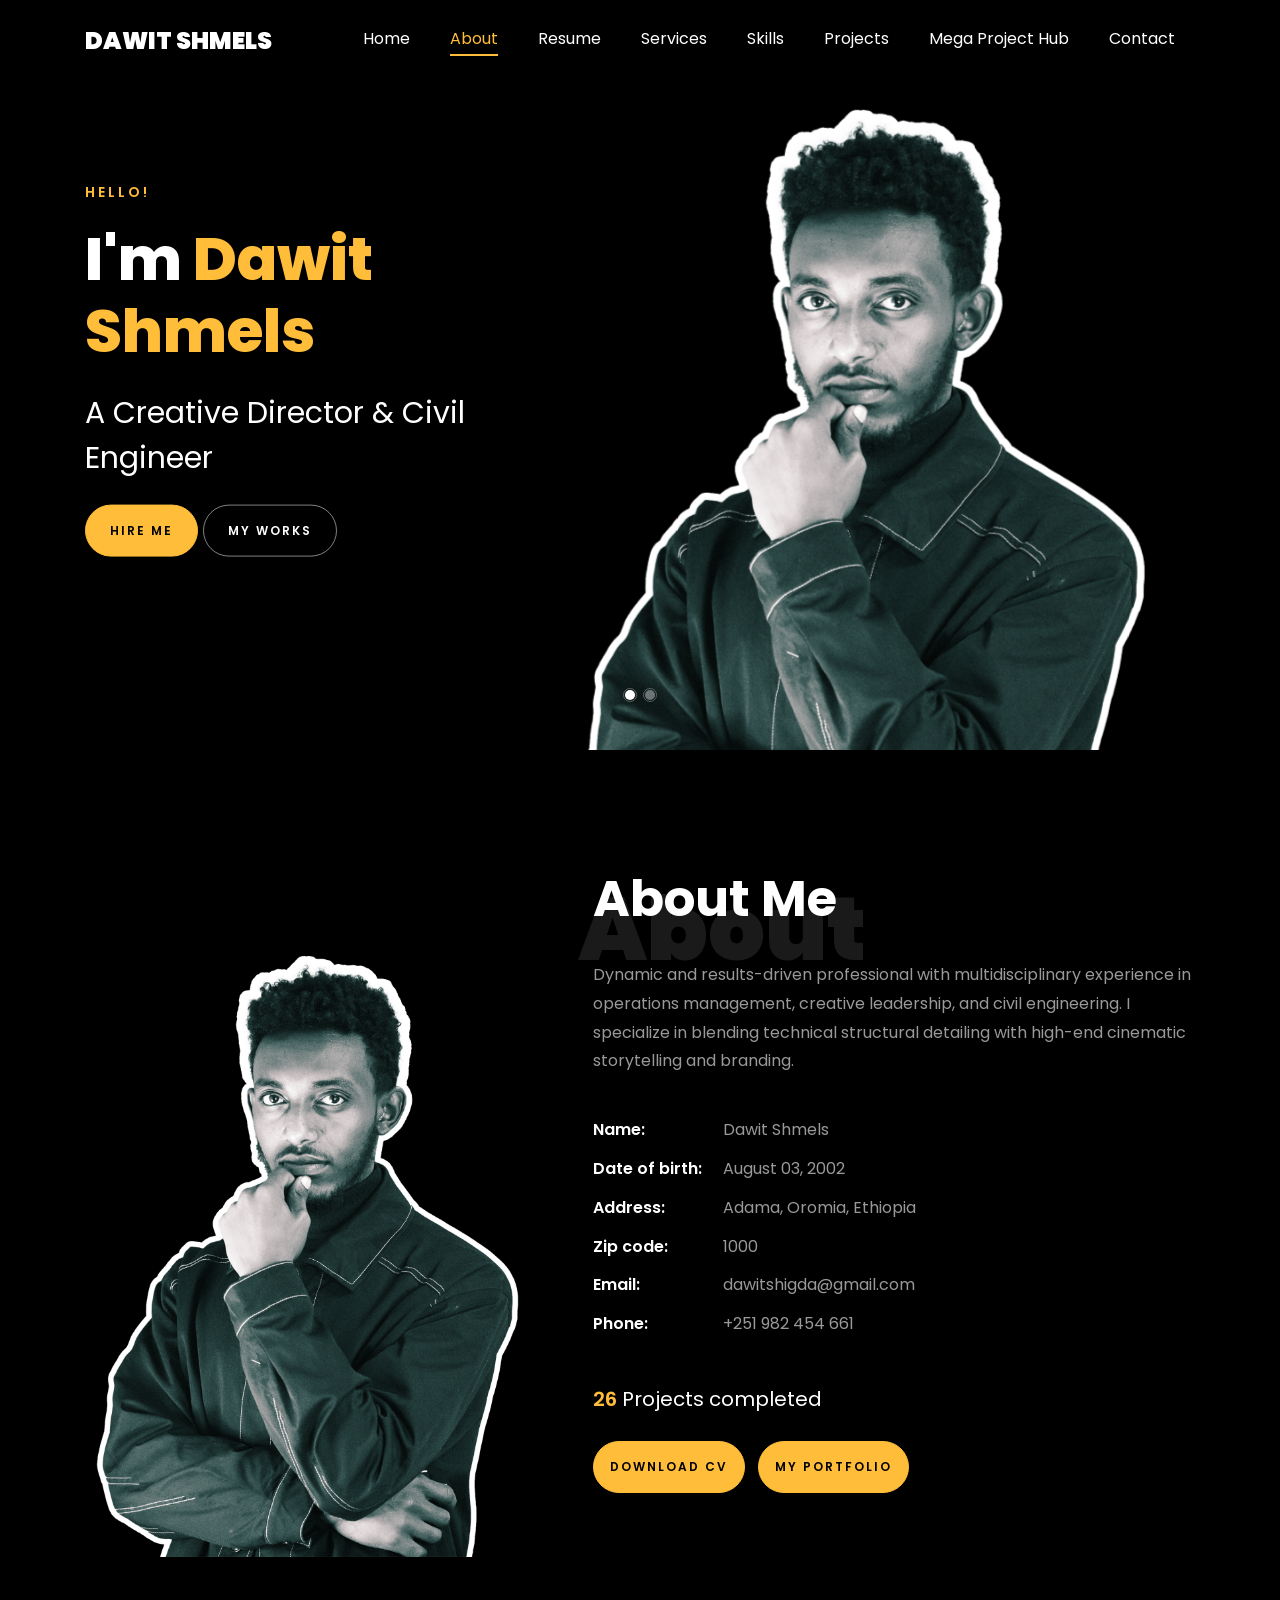
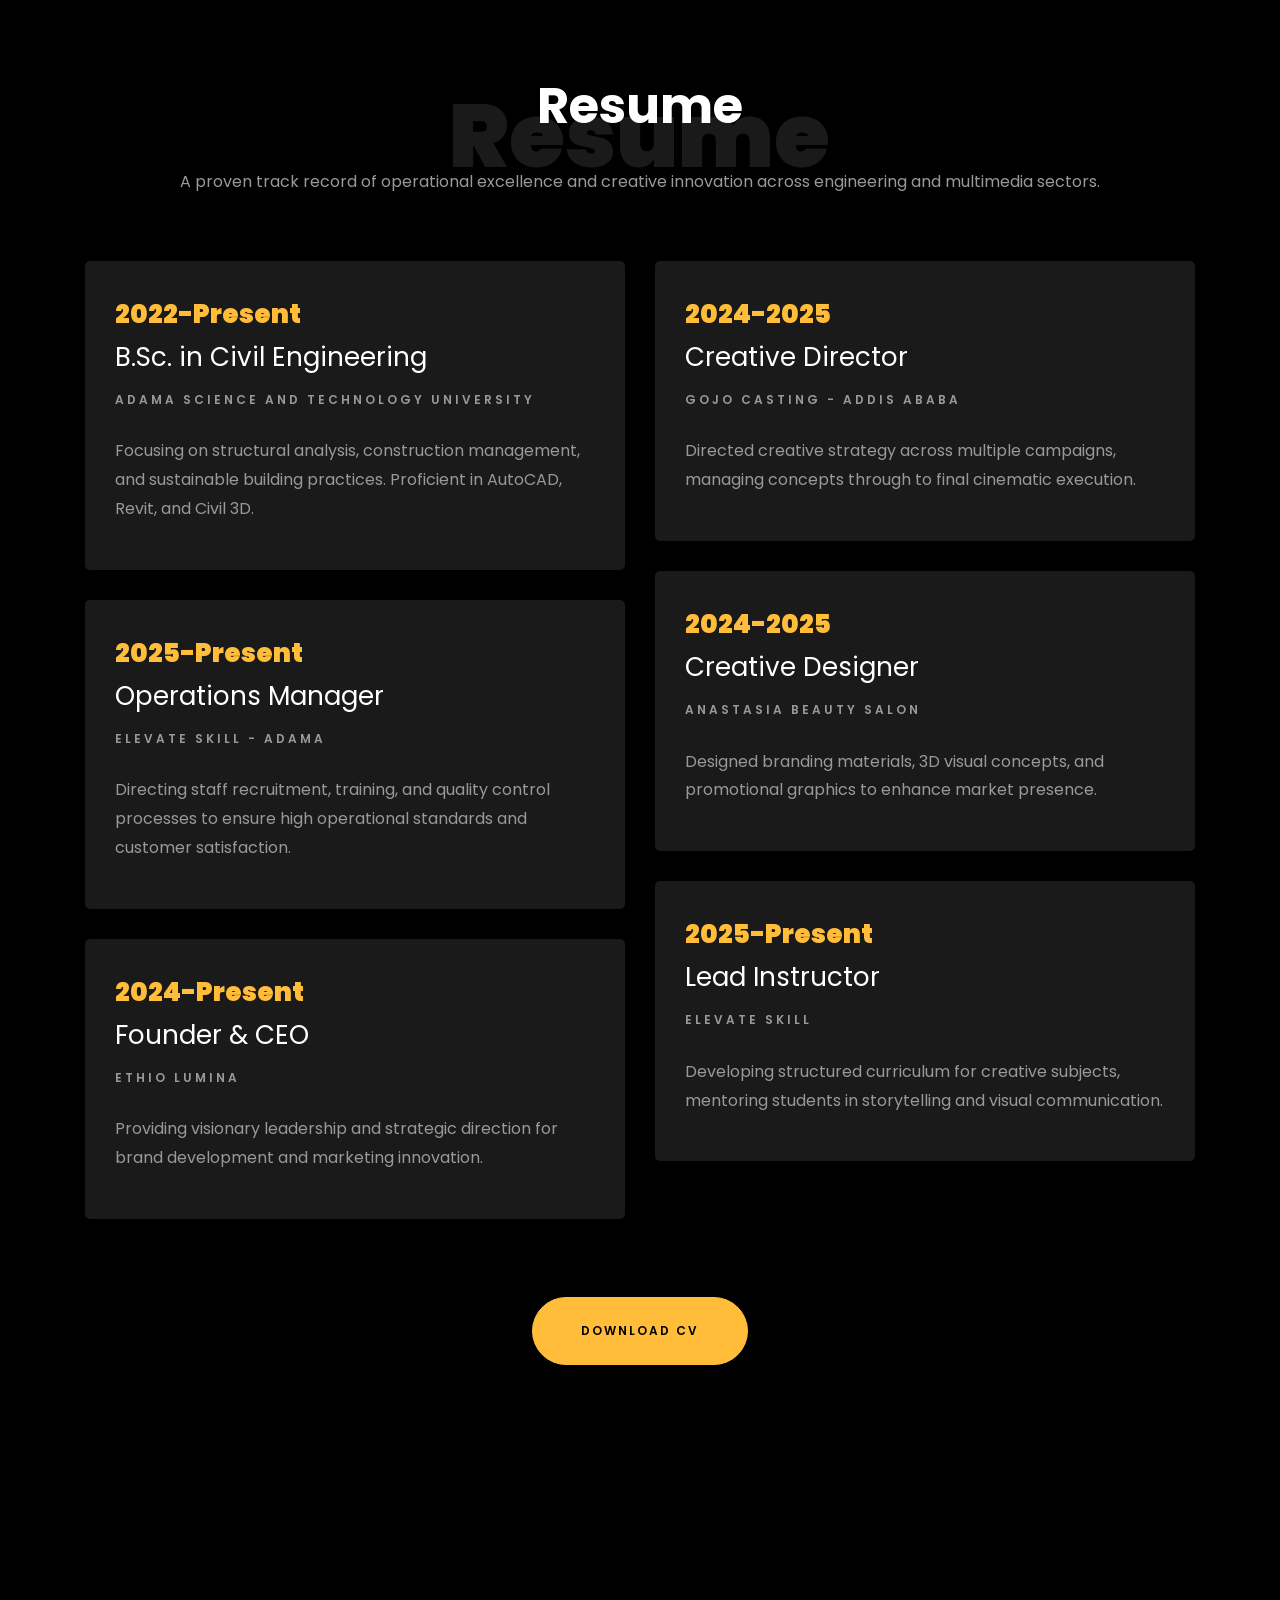
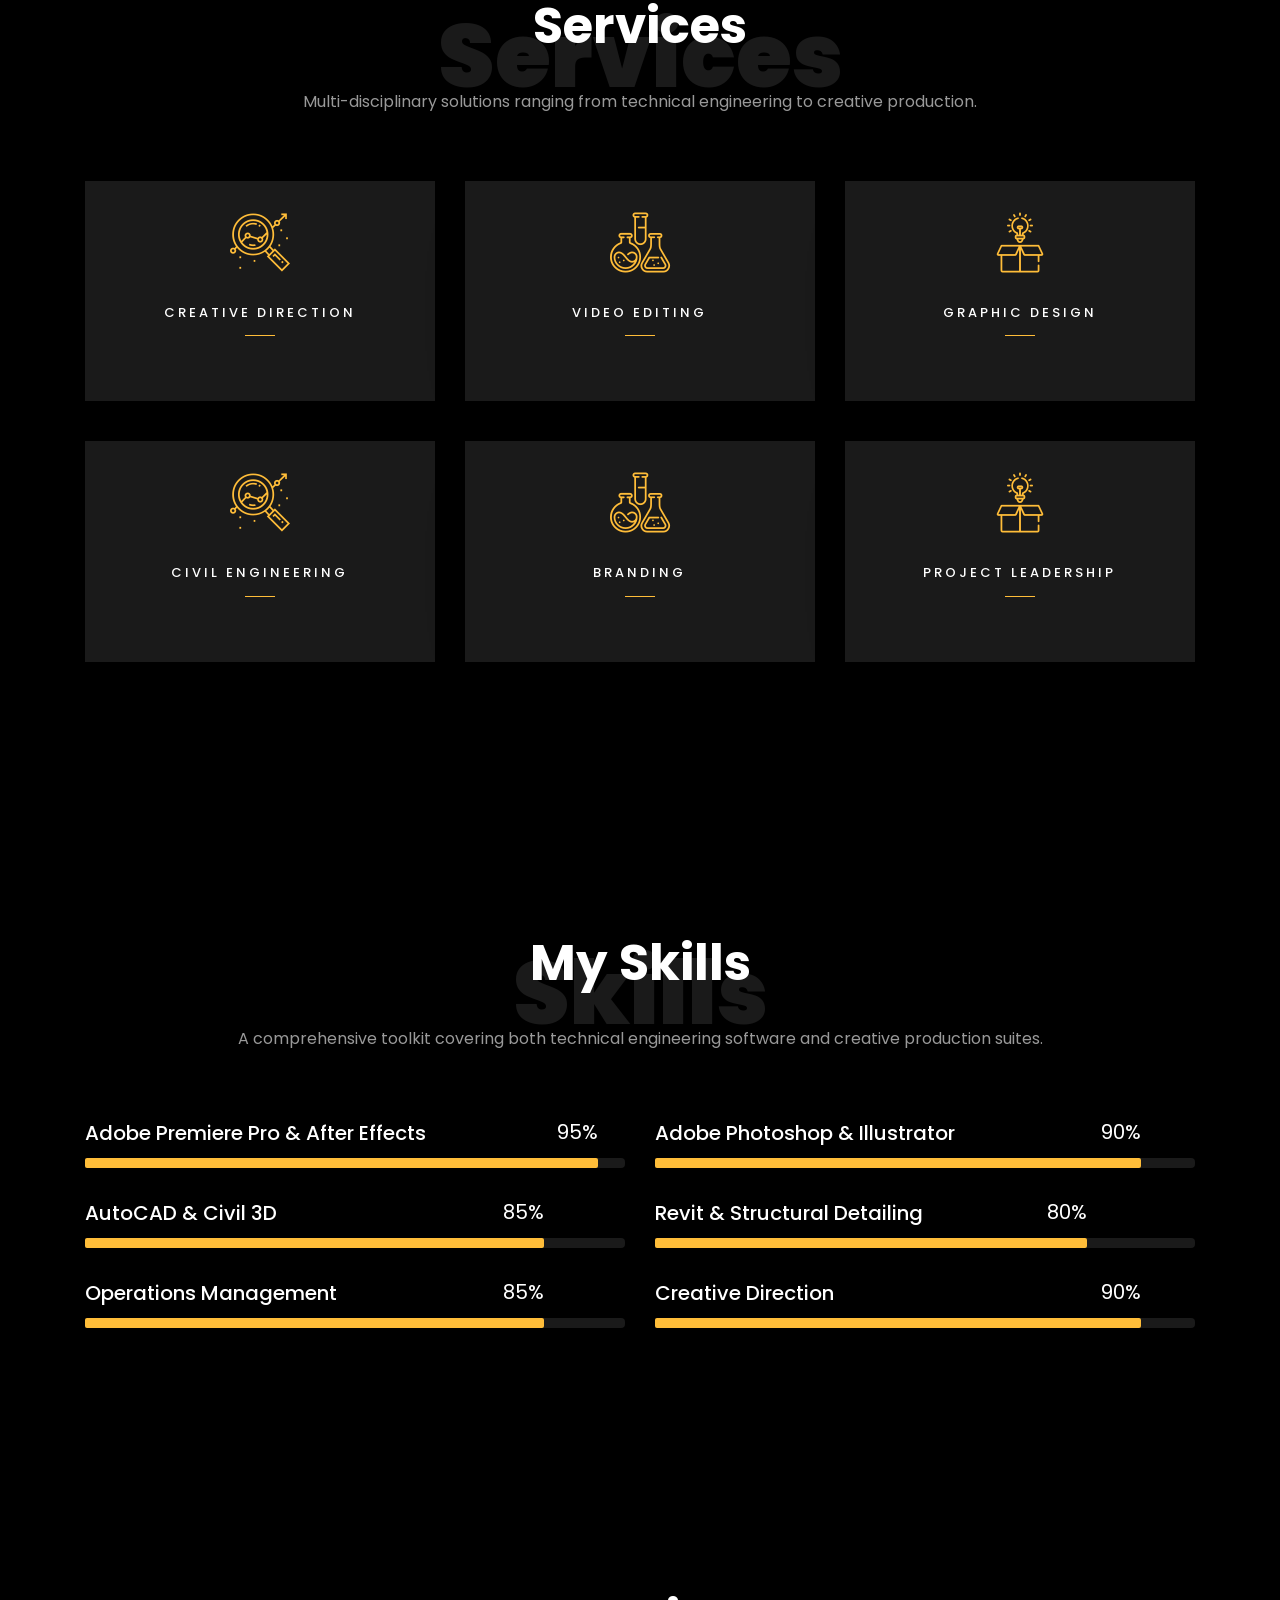
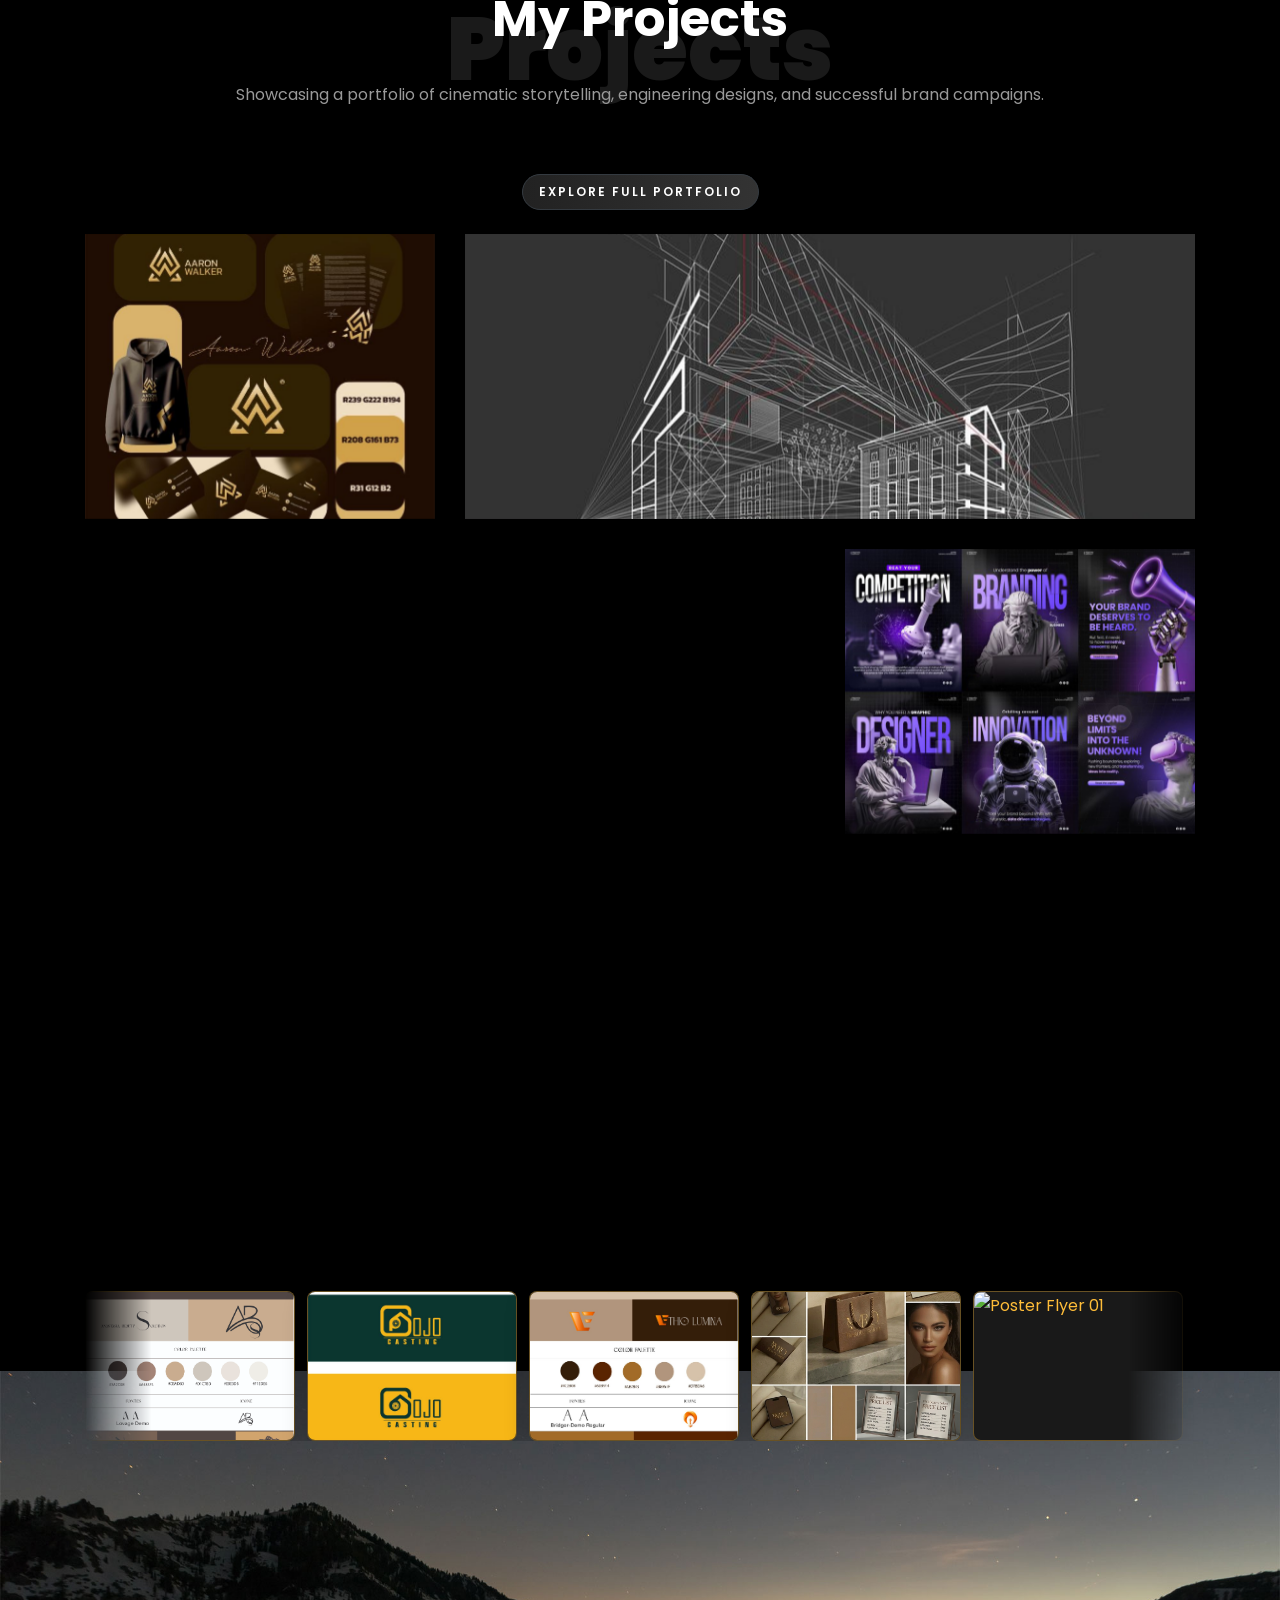
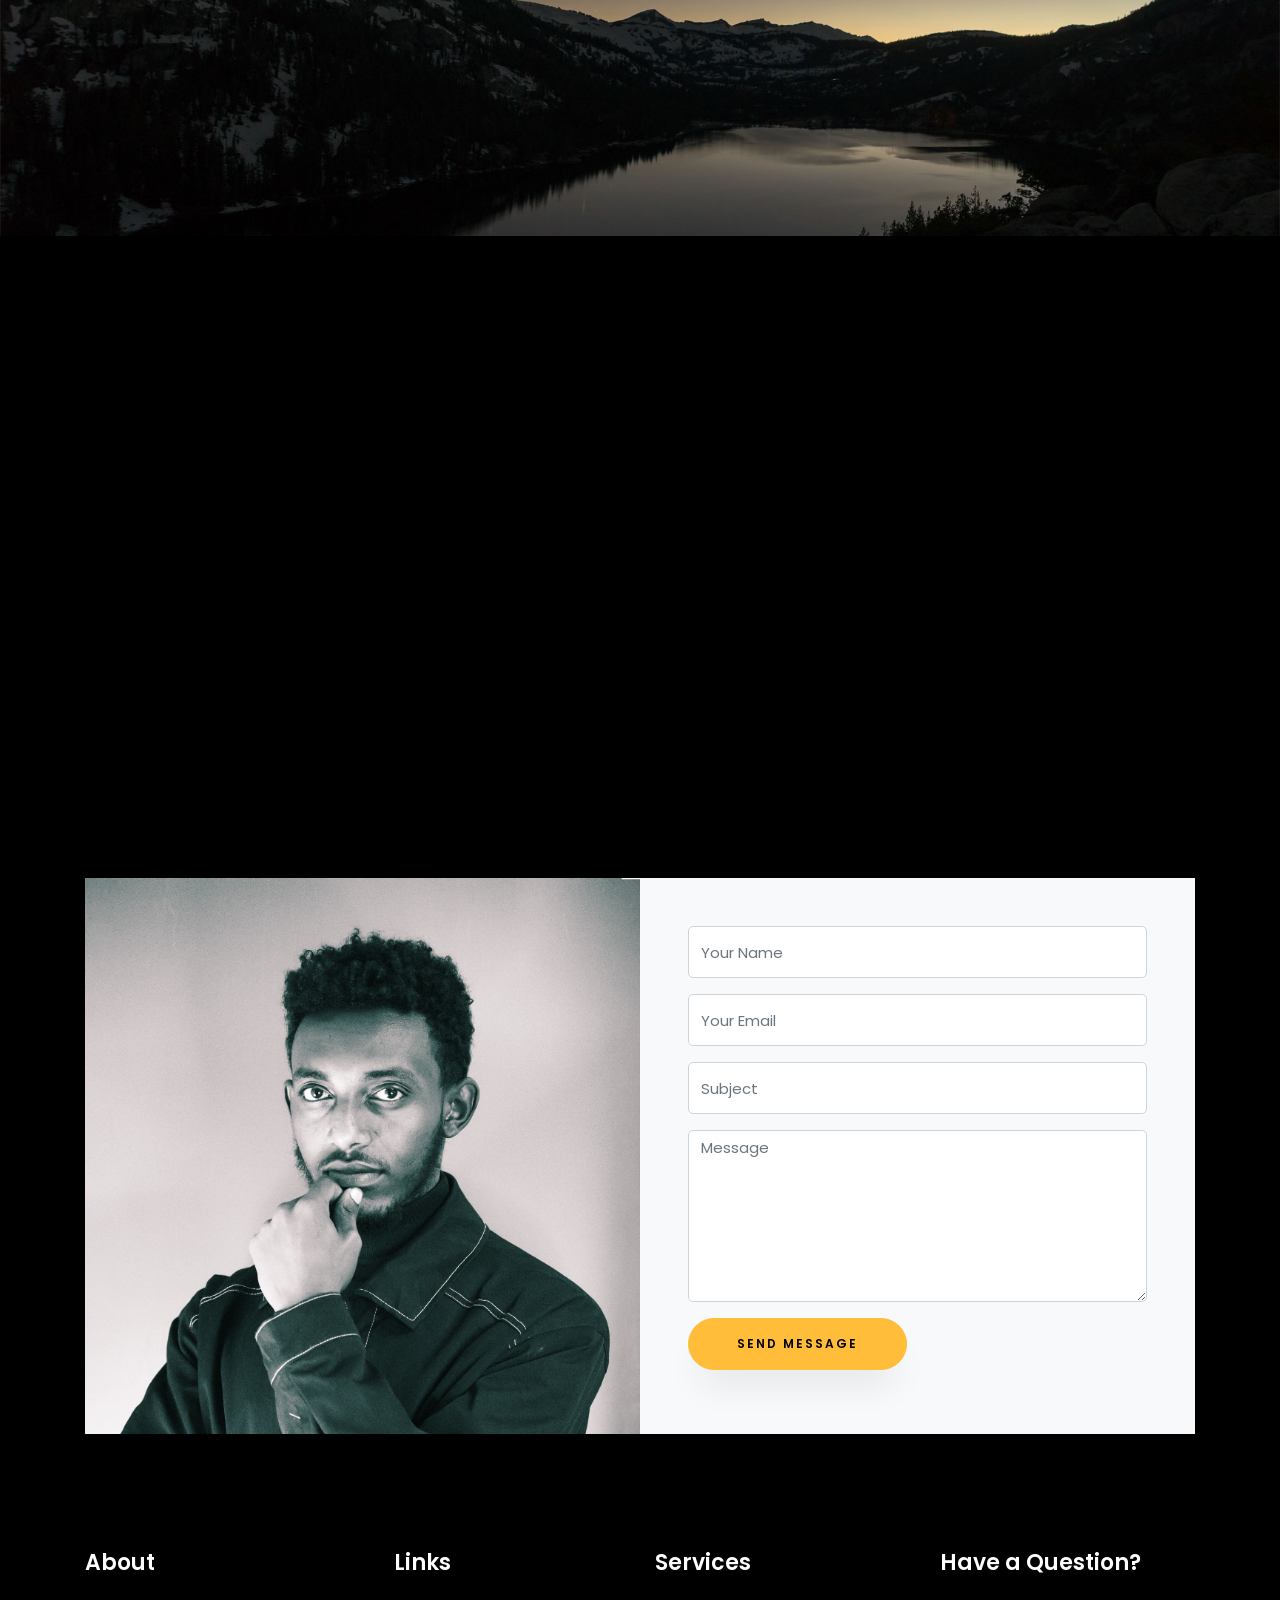
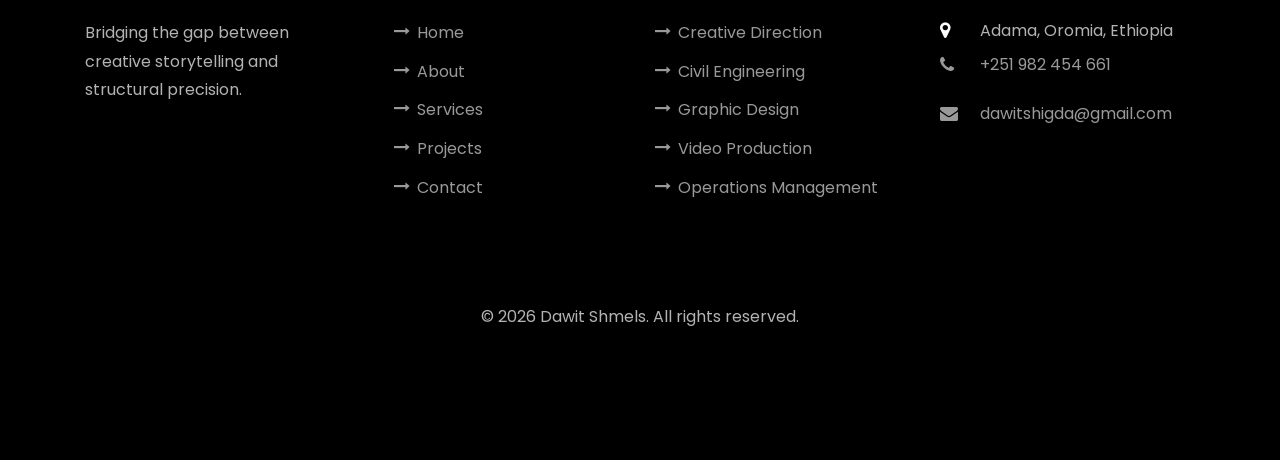
==== commit c8f225ec: "Bust cache for mobile scroll hotfix assets" ====
--- a/index.html
+++ b/index.html
@@ -21,7 +21,7 @@
     
     <link rel="stylesheet" href="css/flaticon.css">
     <link rel="stylesheet" href="css/icomoon.css">
-    <link rel="stylesheet" href="css/style.css?v=20260315-marquee-2">
+    <link rel="stylesheet" href="css/style.css?v=20260317-mobilefix-4">
   </head>
   <body data-spy="scroll" data-target=".site-navbar-target" data-offset="300">
       
@@ -695,7 +695,7 @@
   <script src="js/aos.js"></script>
   <script src="js/jquery.animateNumber.min.js"></script>
   <script src="js/scrollax.min.js"></script>
-  <script src="js/main.js"></script>
+  <script src="js/main.js?v=20260317-mobilefix-4"></script>
         <script>
           window.VIDEO_SOURCES = {
             promo01: 'https://res.cloudinary.com/dcj05vkkh/video/upload/v1773613799/promo-video-01_wu9p8g.mp4',
@@ -763,7 +763,7 @@
           });
         </script>
         <script src="js/mega-projects.js?v=20260315-social-2"></script>
-        <link rel="stylesheet" href="css/style.css?v=20260315-marquee-2">
+        <link rel="stylesheet" href="css/style.css?v=20260317-mobilefix-4">
         <div id="megaProjectModal">
           <div class="mega-modal-content">
             <button class="mega-close" id="megaCloseBtn" aria-label="Close">&times;</button>
--- a/css/style.css
+++ b/css/style.css
@@ -10010,6 +10010,30 @@
   }
 
   .owl-carousel.home-slider,
+  .owl-carousel.home-slider .owl-stage,
+  .owl-carousel.home-slider .owl-stage-outer,
+  .owl-carousel.home-slider .slider-item,
+  .owl-carousel.home-slider .slider-item .slider-text {
+    -ms-touch-action: pan-y;
+    touch-action: pan-y;
+  }
+
+  /* Safety: keep page scroll enabled unless a project overlay is open */
+  body:not(.mega-modal-open):not(.project-popup-open) {
+    overflow-y: auto !important;
+    position: static !important;
+    height: auto !important;
+    width: auto !important;
+  }
+
+  body.menu-show {
+    overflow-y: auto !important;
+    position: static !important;
+    height: auto !important;
+    width: auto !important;
+  }
+
+  .owl-carousel.home-slider,
   .owl-carousel.home-slider .slider-item,
   .owl-carousel.home-slider .slider-item .slider-text {
     height: auto;
--- a/css/style.css
+++ b/css/style.css
@@ -10010,6 +10010,30 @@
   }
 
   .owl-carousel.home-slider,
+  .owl-carousel.home-slider .owl-stage,
+  .owl-carousel.home-slider .owl-stage-outer,
+  .owl-carousel.home-slider .slider-item,
+  .owl-carousel.home-slider .slider-item .slider-text {
+    -ms-touch-action: pan-y;
+    touch-action: pan-y;
+  }
+
+  /* Safety: keep page scroll enabled unless a project overlay is open */
+  body:not(.mega-modal-open):not(.project-popup-open) {
+    overflow-y: auto !important;
+    position: static !important;
+    height: auto !important;
+    width: auto !important;
+  }
+
+  body.menu-show {
+    overflow-y: auto !important;
+    position: static !important;
+    height: auto !important;
+    width: auto !important;
+  }
+
+  .owl-carousel.home-slider,
   .owl-carousel.home-slider .slider-item,
   .owl-carousel.home-slider .slider-item .slider-text {
     height: auto;
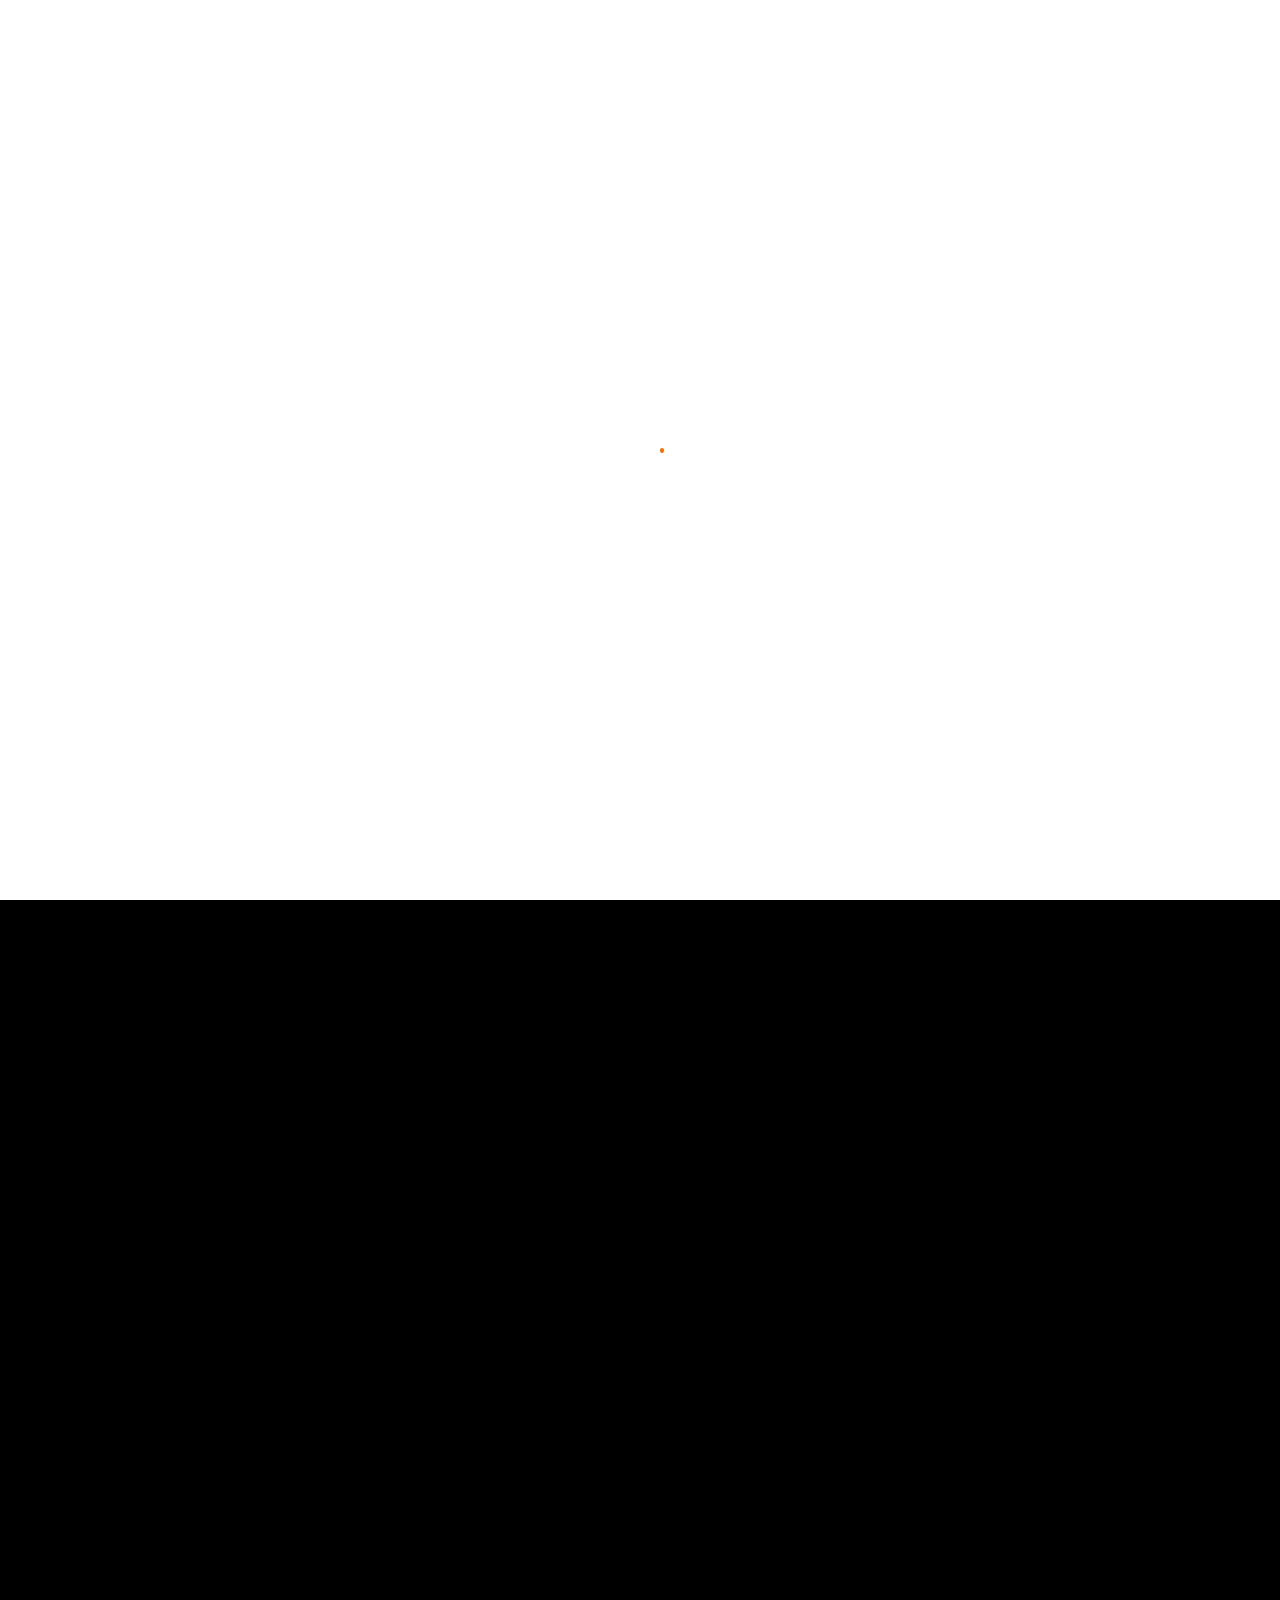
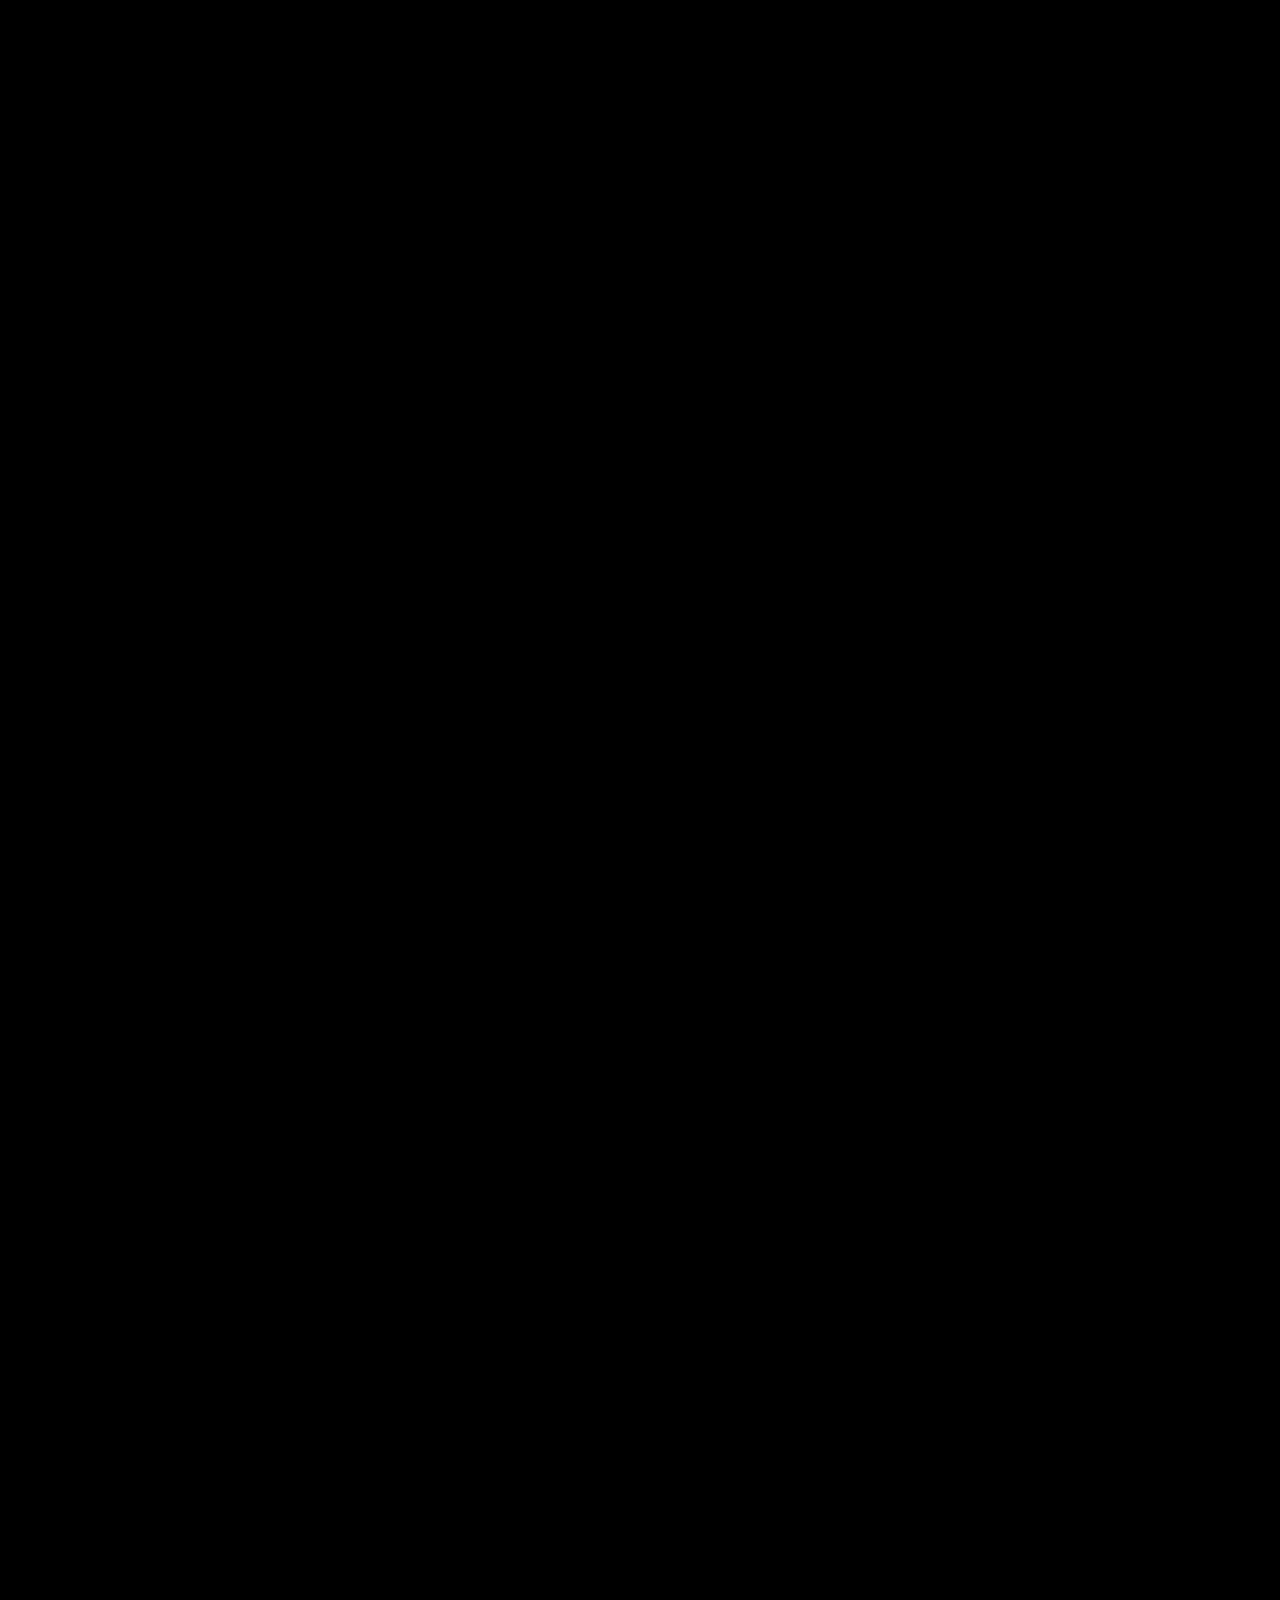
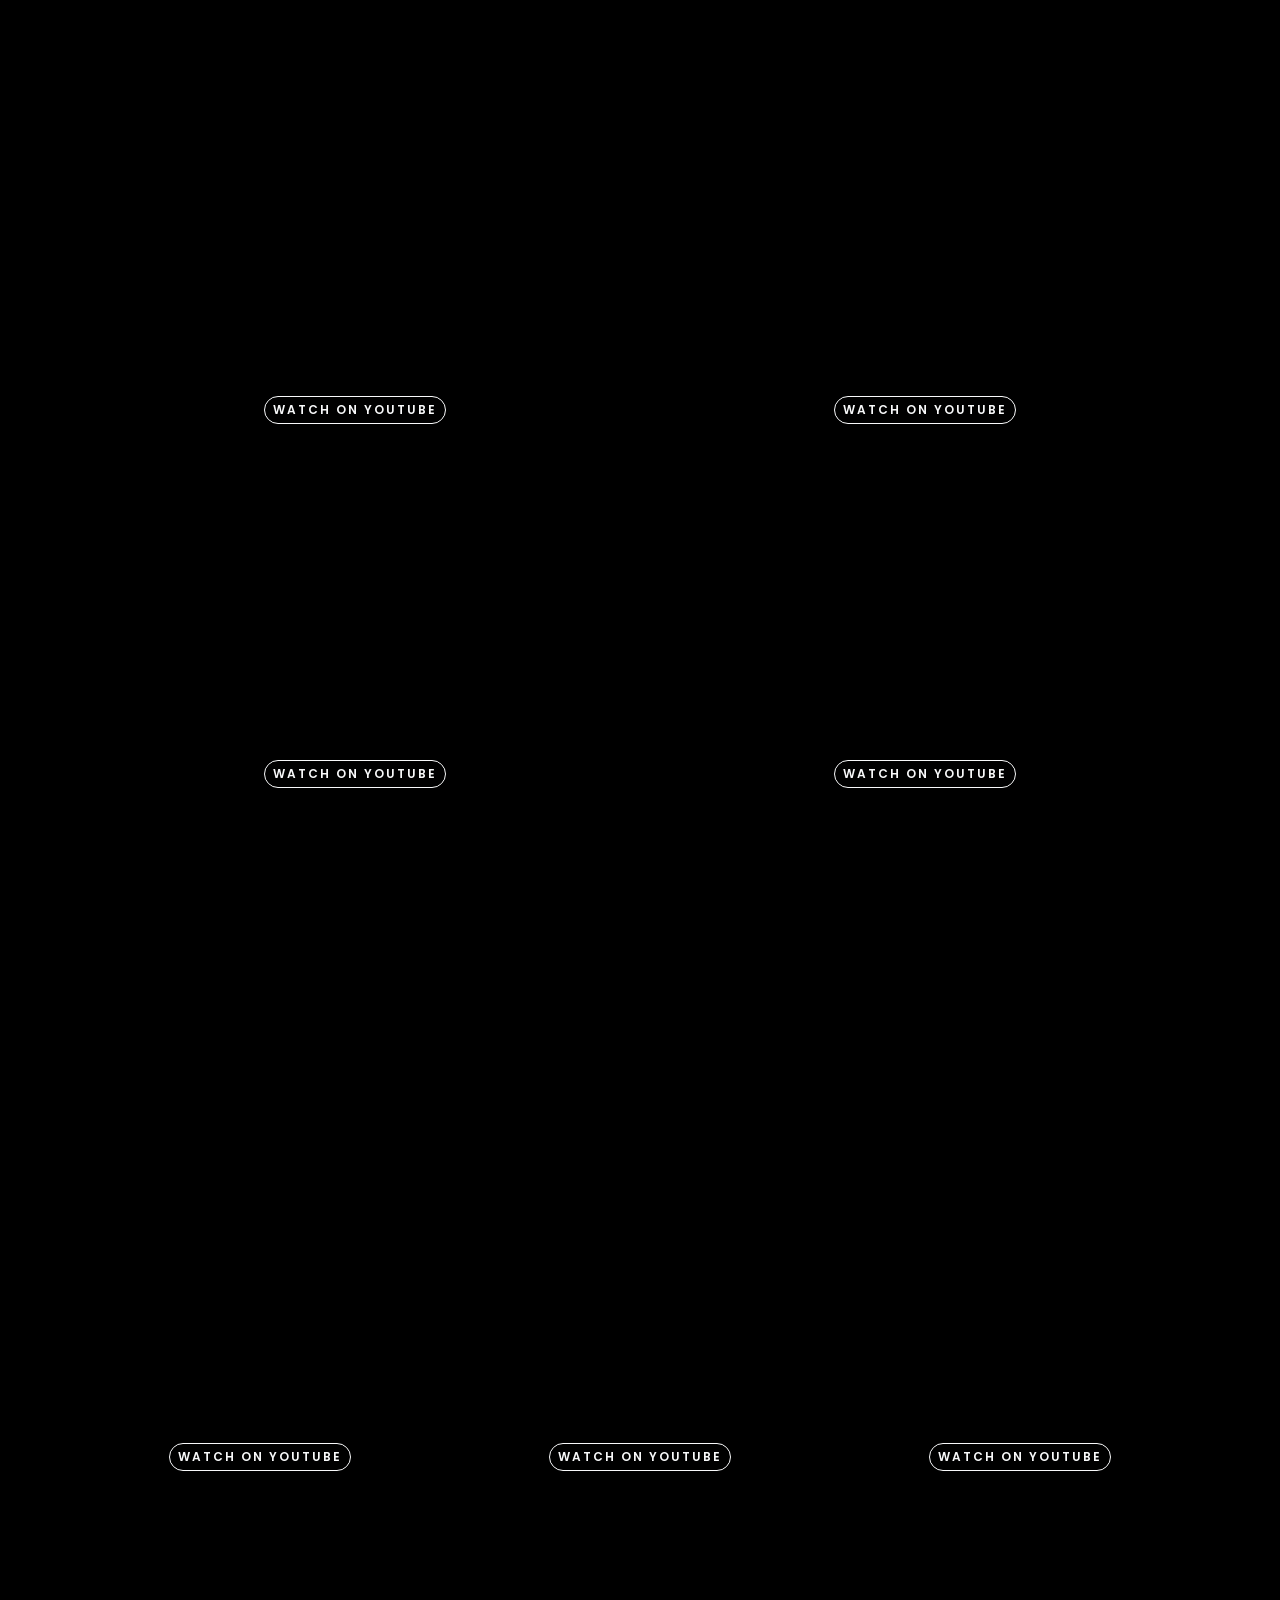
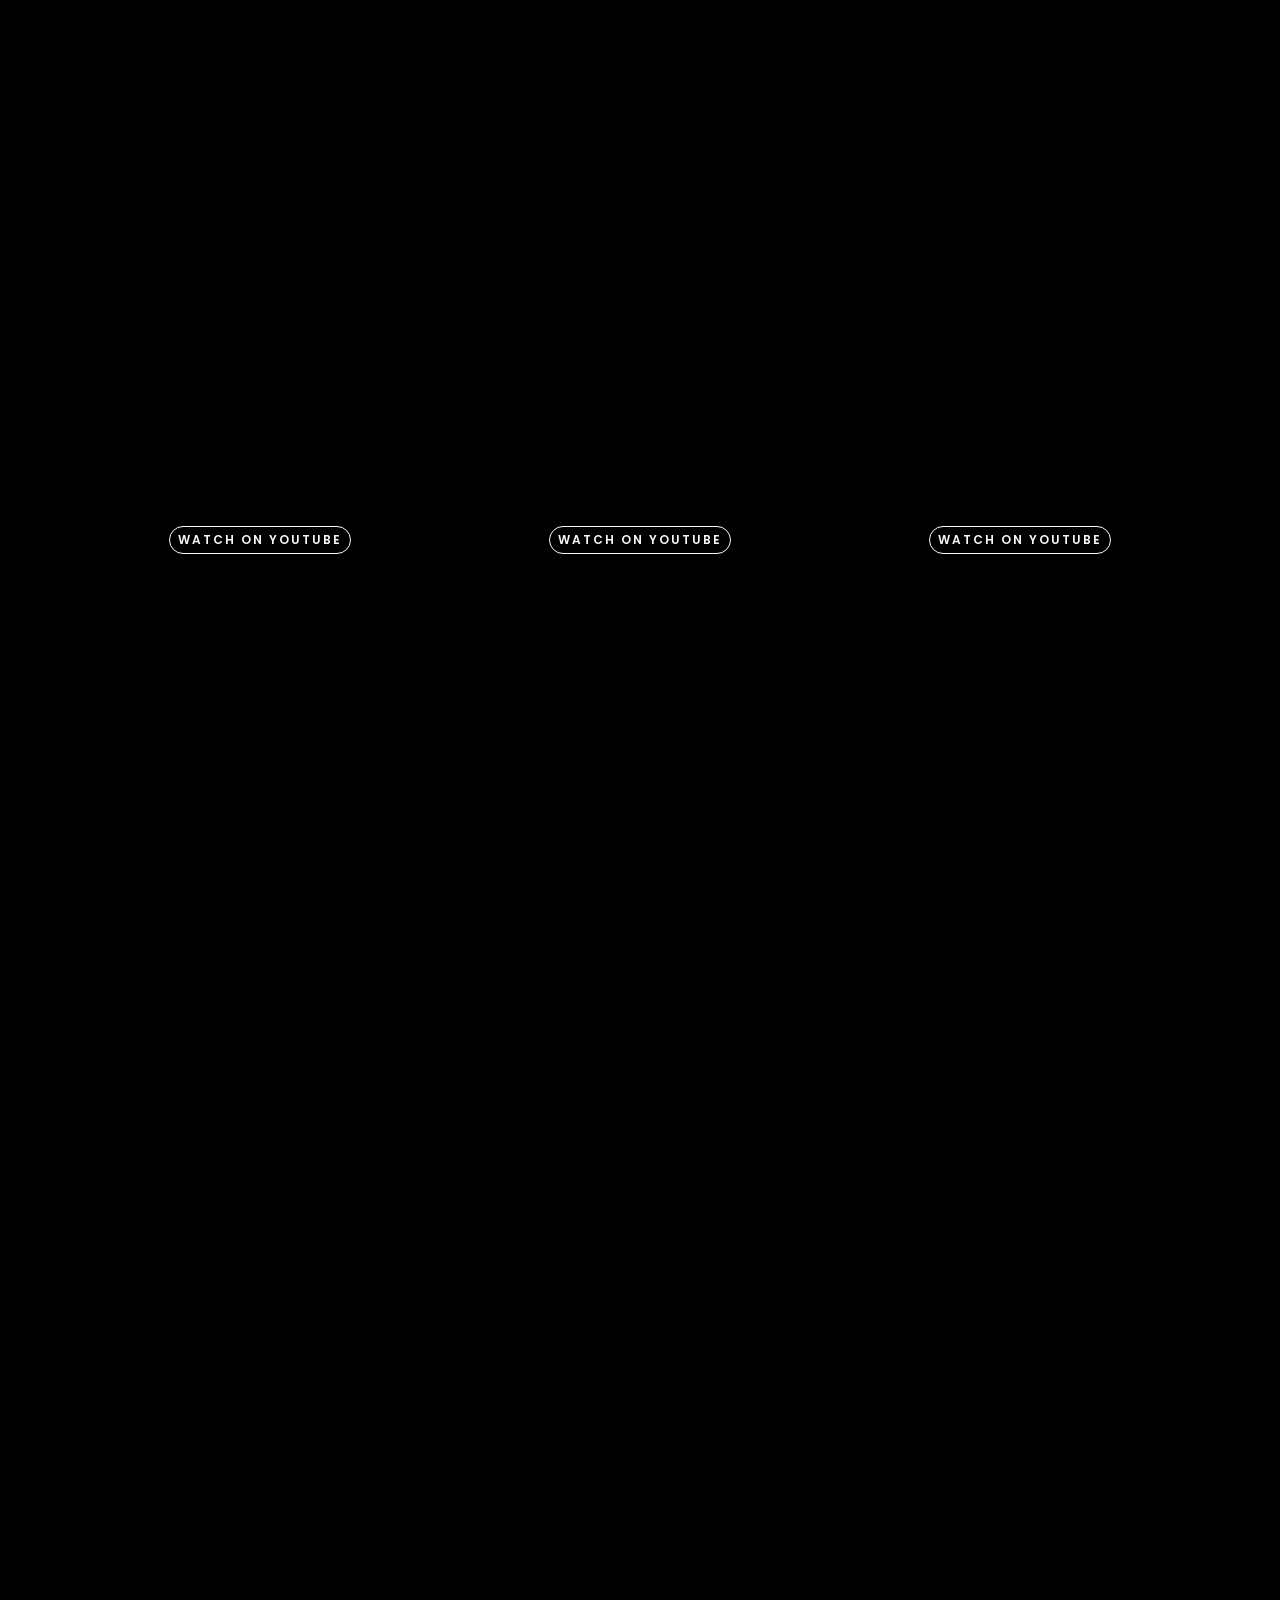
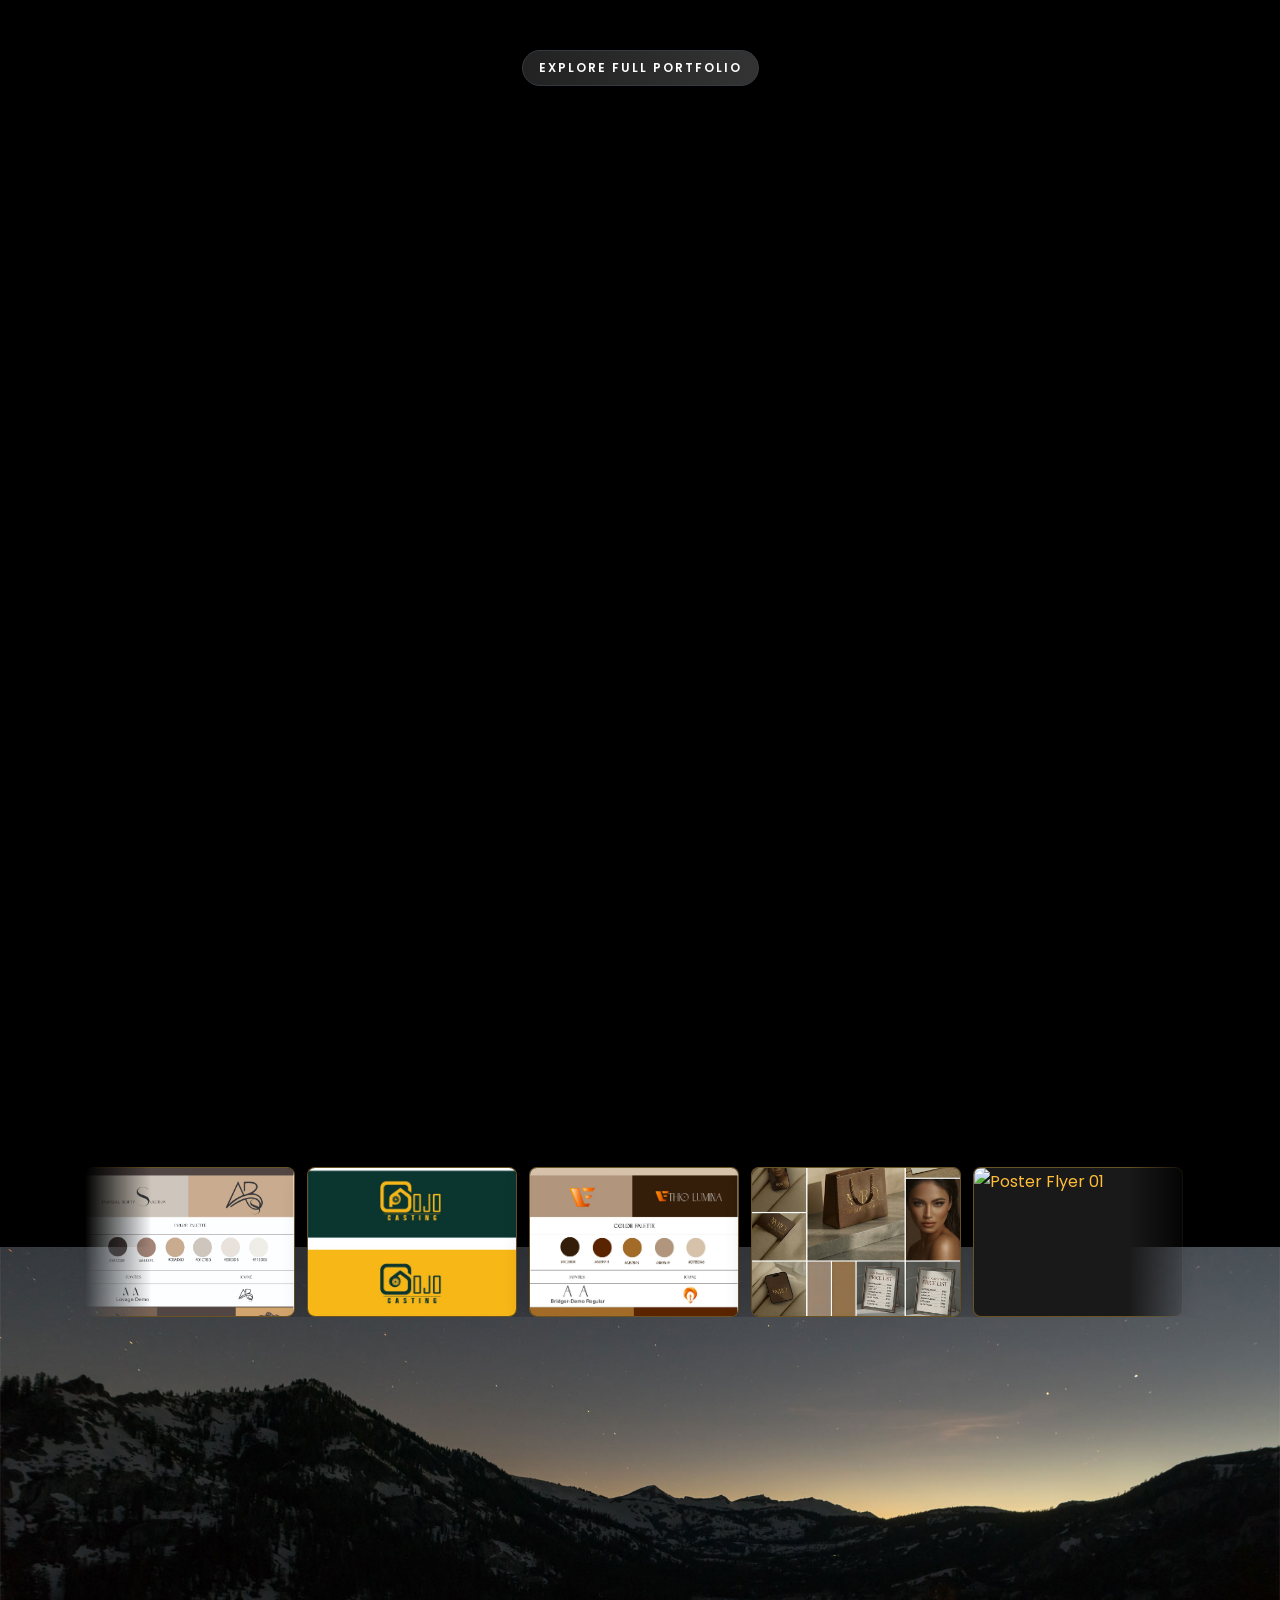
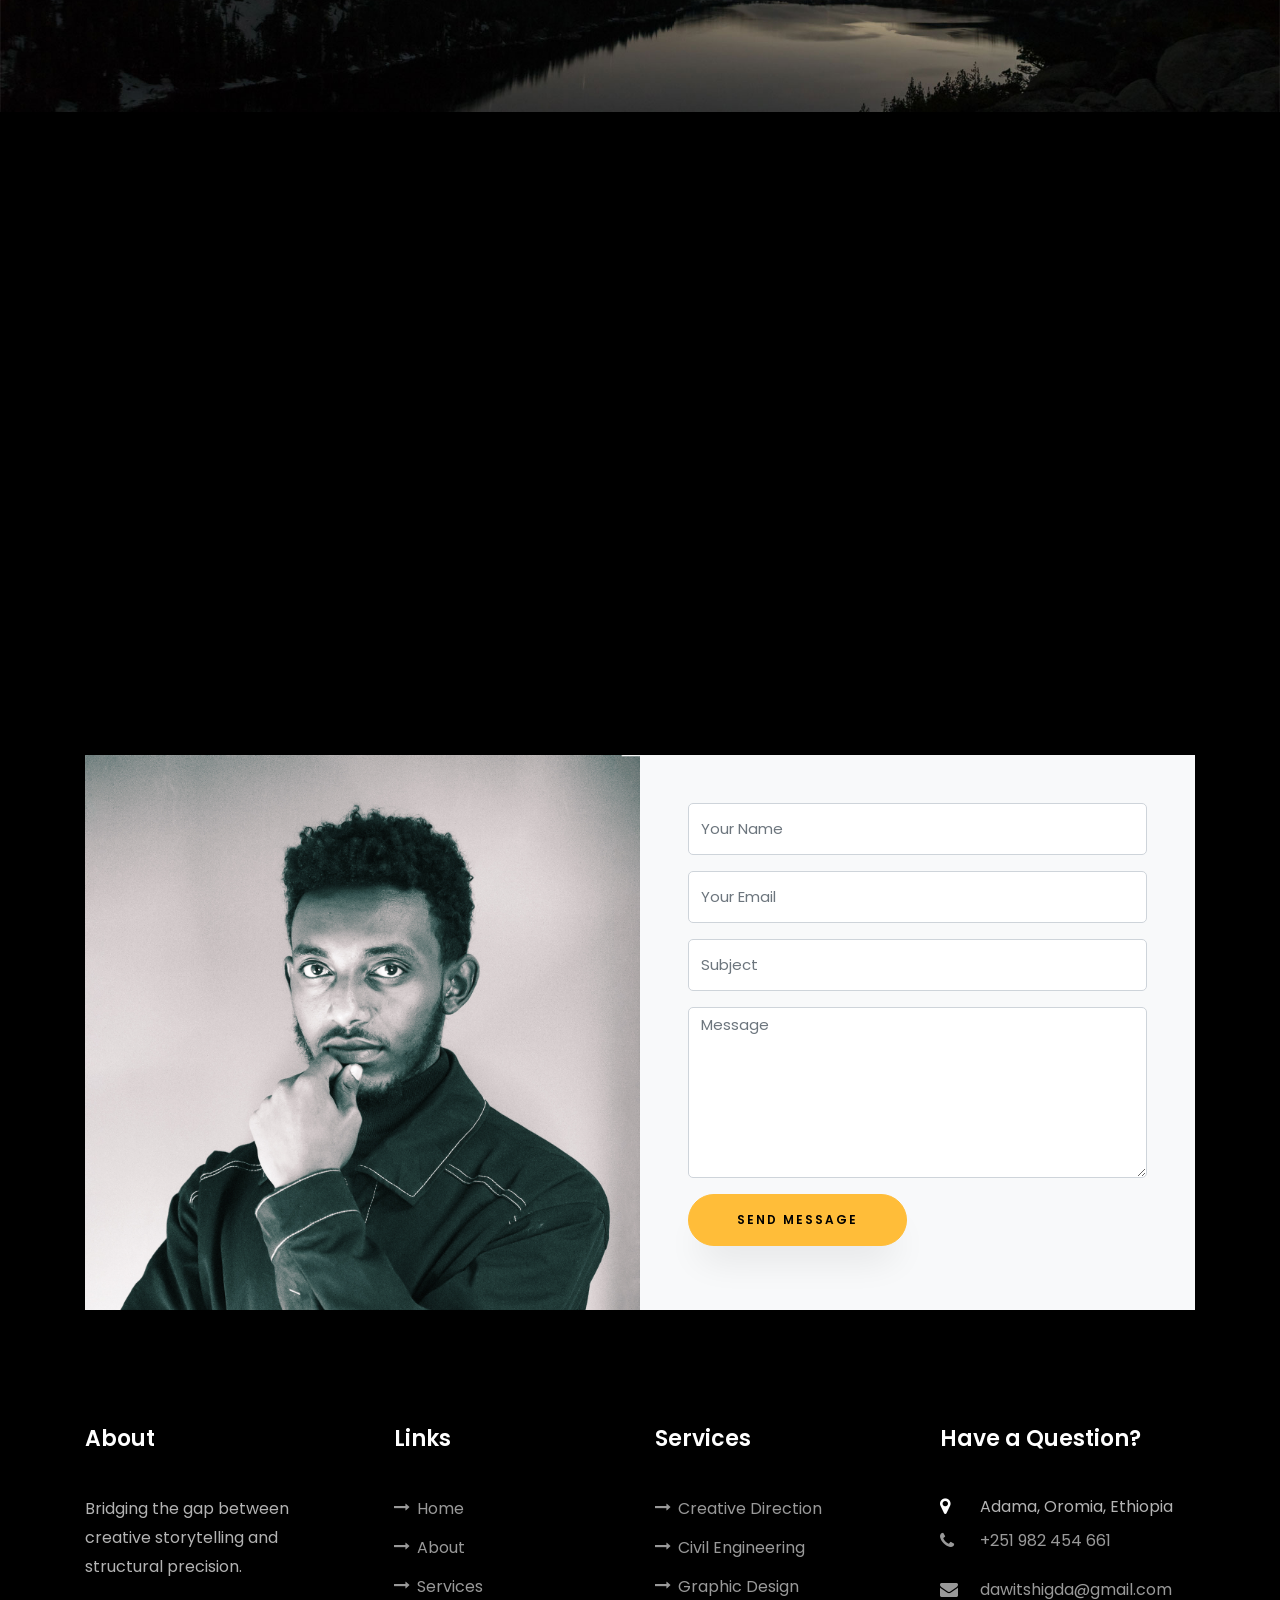
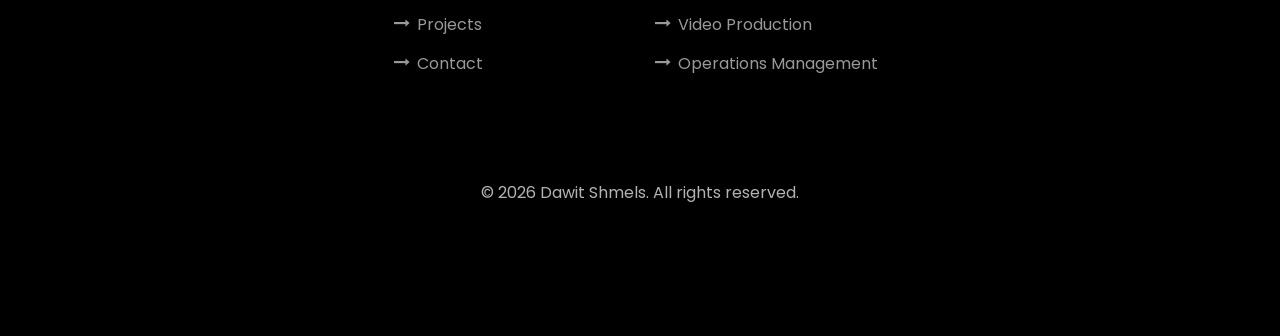
==== commit ceecbb00: "Add files via upload" ====
--- a/index.html
+++ b/index.html
@@ -14,8 +14,6 @@
     <link rel="stylesheet" href="css/owl.carousel.min.css">
     <link rel="stylesheet" href="css/owl.theme.default.min.css">
     <link rel="stylesheet" href="css/magnific-popup.css">
-
-    <link rel="stylesheet" href="css/aos.css">
 
     <link rel="stylesheet" href="css/ionicons.min.css">
     
@@ -52,15 +50,15 @@
           <div class="slider-item ">
             <div class="overlay"></div>
             <div class="container">
-              <div class="row d-md-flex no-gutters slider-text align-items-end justify-content-end" data-scrollax-parent="true">
+              <div class="row d-md-flex no-gutters slider-text align-items-end justify-content-end">
                 <div class="one-third js-fullheight order-md-last img" style="background-image:url(images/bg_1.png);">
                     <div class="overlay"></div>
                 </div>
-                  <div class="one-forth d-flex  align-items-center ftco-animate" data-scrollax=" properties: { translateY: '70%' }">
+                  <div class="one-forth d-flex  align-items-center ftco-animate">
                     <div class="text">
                         <span class="subheading">Hello!</span>
                         <h1 class="mb-4 mt-3">I'm <span>Dawit Shmels</span></h1>
-                        <h2 class="mb-4">A Creative Director & Civil Engineer</h2>
+                        <h2 class="mb-4">A Creative Director & Multidisciplinary Creator</h2>
                         <p><a href="#contact-section" class="btn btn-primary py-3 px-4">Hire me</a> <a href="#projects-section" class="btn btn-white btn-outline-white py-3 px-4">My works</a></p>
                     </div>
                   </div>
@@ -71,14 +69,14 @@
           <div class="slider-item">
             <div class="overlay"></div>
             <div class="container">
-              <div class="row d-flex no-gutters slider-text align-items-end justify-content-end" data-scrollax-parent="true">
+              <div class="row d-flex no-gutters slider-text align-items-end justify-content-end">
                 <div class="one-third js-fullheight order-md-last img" style="background-image:url(images/bg_2.png);">
                     <div class="overlay"></div>
                 </div>
-                  <div class="one-forth d-flex align-items-center ftco-animate" data-scrollax=" properties: { translateY: '70%' }">
+                  <div class="one-forth d-flex align-items-center ftco-animate">
                     <div class="text">
                         <span class="subheading">Hello!</span>
-                        <h1 class="mb-4 mt-3">I'm a <span>Creative Professional</span> based in Adama</h1>
+                        <h1 class="mb-4 mt-3">I'm a <span>Creative Professional</span> based in Addis Ababa</h1>
                         <p><a href="#contact-section" class="btn btn-primary py-3 px-4">Hire me</a> <a href="#projects-section" class="btn btn-white btn-outline-white py-3 px-4">My works</a></p>
                     </div>
                   </div>
@@ -232,38 +230,109 @@
                         </a>
                     </div>
 
-                    <div class="col-md-4 text-center d-flex ftco-animate">
-                        <a href="#" class="services-1">
-                            <span class="icon">
-                                <i class="flaticon-analysis"></i>
-                            </span>
-                            <div class="desc">
-                                <h3 class="mb-5">Civil Engineering</h3>
-                            </div>
-                        </a>
-                    </div>
-                    <div class="col-md-4 text-center d-flex ftco-animate">
-                        <a href="#" class="services-1">
-                            <span class="icon">
-                                <i class="flaticon-flasks"></i>
-                            </span>
-                            <div class="desc">
-                                <h3 class="mb-5">Branding</h3>
-                            </div>
-                        </a>
-                    </div>
-                    <div class="col-md-4 text-center d-flex ftco-animate">
-                        <a href="#" class="services-1">
-                            <span class="icon">
-                                <i class="flaticon-ideas"></i>
-                            </span>
-                            <div class="desc">
-                                <h3 class="mb-5">Project Leadership</h3>
-                            </div>
-                        </a>
-                    </div>
-                </div>
-        </div>
+                    <!-- Branding, Project Leadership, and Civil Engineering removed per request -->
+                </div>
+        </div>
+    </section>
+
+    <section class="ftco-section" id="video-showcase">
+      <div class="container">
+        <div class="row justify-content-center pb-4">
+          <div class="col-md-12 heading-section text-center ftco-animate">
+            <h1 class="big big-2">Motion</h1>
+            <h2 class="mb-4">Motion & Video Editing Showcase</h2>
+            <p>Selected edits and vertical social cuts — replace the placeholders with your YouTube/TikTok links.</p>
+          </div>
+        </div>
+
+        <div class="row">
+          <!-- Four landscape YouTube videos -->
+          <div class="col-md-6 mb-4">
+            <div style="position:relative;padding-top:56.25%;background:#000;border-radius:12px;overflow:hidden;">
+              <iframe loading="lazy" src="https://www.youtube-nocookie.com/embed/ME3kAn9v0M4" title="Amapiano Fest Advertisement made by Dawit Shmels" frameborder="0" allow="accelerometer; autoplay; clipboard-write; encrypted-media; gyroscope; picture-in-picture; web-share; fullscreen" referrerpolicy="strict-origin-when-cross-origin" allowfullscreen style="position:absolute;top:0;left:0;width:100%;height:100%;border:0"></iframe>
+            </div>
+            <div class="text-center mt-2">
+              <a class="btn btn-outline-light btn-sm" target="_blank" rel="noopener noreferrer" href="https://www.youtube.com/watch?v=ME3kAn9v0M4">Watch on YouTube</a>
+            </div>
+          </div>
+          <div class="col-md-6 mb-4">
+            <div style="position:relative;padding-top:56.25%;background:#000;border-radius:12px;overflow:hidden;">
+              <iframe loading="lazy" src="https://www.youtube-nocookie.com/embed/ZpyB3mO4FNk" title="Cinematic Logo Reveal" frameborder="0" allow="accelerometer; autoplay; clipboard-write; encrypted-media; gyroscope; picture-in-picture; web-share; fullscreen" referrerpolicy="strict-origin-when-cross-origin" allowfullscreen style="position:absolute;top:0;left:0;width:100%;height:100%;border:0"></iframe>
+            </div>
+            <div class="text-center mt-2">
+              <a class="btn btn-outline-light btn-sm" target="_blank" rel="noopener noreferrer" href="https://www.youtube.com/watch?v=ZpyB3mO4FNk">Watch on YouTube</a>
+            </div>
+          </div>
+          <div class="col-md-6 mb-4">
+            <div style="position:relative;padding-top:56.25%;background:#000;border-radius:12px;overflow:hidden;">
+              <iframe loading="lazy" src="https://www.youtube-nocookie.com/embed/3dUjZpzFTDQ" title="Instagram Promo" frameborder="0" allow="accelerometer; autoplay; clipboard-write; encrypted-media; gyroscope; picture-in-picture; web-share; fullscreen" referrerpolicy="strict-origin-when-cross-origin" allowfullscreen style="position:absolute;top:0;left:0;width:100%;height:100%;border:0"></iframe>
+            </div>
+            <div class="text-center mt-2">
+              <a class="btn btn-outline-light btn-sm" target="_blank" rel="noopener noreferrer" href="https://www.youtube.com/watch?v=3dUjZpzFTDQ">Watch on YouTube</a>
+            </div>
+          </div>
+          <div class="col-md-6 mb-4">
+            <div style="position:relative;padding-top:56.25%;background:#000;border-radius:12px;overflow:hidden;">
+              <iframe loading="lazy" src="https://www.youtube-nocookie.com/embed/2dbdEcRTidE" title="Cinematic logo reveal" frameborder="0" allow="accelerometer; autoplay; clipboard-write; encrypted-media; gyroscope; picture-in-picture; web-share; fullscreen" referrerpolicy="strict-origin-when-cross-origin" allowfullscreen style="position:absolute;top:0;left:0;width:100%;height:100%;border:0"></iframe>
+            </div>
+            <div class="text-center mt-2">
+              <a class="btn btn-outline-light btn-sm" target="_blank" rel="noopener noreferrer" href="https://www.youtube.com/watch?v=2dbdEcRTidE">Watch on YouTube</a>
+            </div>
+          </div>
+        </div>
+
+        <div class="row">
+          <!-- Six vertical social videos -->
+          <div class="col-md-4 mb-4">
+            <div style="position:relative;padding-top:177.78%;background:#000;border-radius:12px;overflow:hidden;">
+              <iframe loading="lazy" src="https://www.youtube-nocookie.com/embed/M0pXHlfmE4A" title="promo video 02" frameborder="0" allow="accelerometer; autoplay; clipboard-write; encrypted-media; gyroscope; picture-in-picture; web-share; fullscreen" referrerpolicy="strict-origin-when-cross-origin" allowfullscreen style="position:absolute;top:0;left:0;width:100%;height:100%;border:0"></iframe>
+            </div>
+            <div class="text-center mt-2">
+              <a class="btn btn-outline-light btn-sm" target="_blank" rel="noopener noreferrer" href="https://www.youtube.com/watch?v=M0pXHlfmE4A">Watch on YouTube</a>
+            </div>
+          </div>
+          <div class="col-md-4 mb-4">
+            <div style="position:relative;padding-top:177.78%;background:#000;border-radius:12px;overflow:hidden;">
+              <iframe loading="lazy" src="https://www.youtube-nocookie.com/embed/DaX67NwAnOU" title="owJCZ9QfIE42yEFBxFpEnDwBJE5qJOEfQA8F4R" frameborder="0" allow="accelerometer; autoplay; clipboard-write; encrypted-media; gyroscope; picture-in-picture; web-share; fullscreen" referrerpolicy="strict-origin-when-cross-origin" allowfullscreen style="position:absolute;top:0;left:0;width:100%;height:100%;border:0"></iframe>
+            </div>
+            <div class="text-center mt-2">
+              <a class="btn btn-outline-light btn-sm" target="_blank" rel="noopener noreferrer" href="https://www.youtube.com/watch?v=DaX67NwAnOU">Watch on YouTube</a>
+            </div>
+          </div>
+          <div class="col-md-4 mb-4">
+            <div style="position:relative;padding-top:177.78%;background:#000;border-radius:12px;overflow:hidden;">
+              <iframe loading="lazy" src="https://www.youtube-nocookie.com/embed/QY0GpG92DMo" title="osRB4FBdgwSfAlJQmpGRAoJlDeQEIDTDDczqEQ" frameborder="0" allow="accelerometer; autoplay; clipboard-write; encrypted-media; gyroscope; picture-in-picture; web-share; fullscreen" referrerpolicy="strict-origin-when-cross-origin" allowfullscreen style="position:absolute;top:0;left:0;width:100%;height:100%;border:0"></iframe>
+            </div>
+            <div class="text-center mt-2">
+              <a class="btn btn-outline-light btn-sm" target="_blank" rel="noopener noreferrer" href="https://www.youtube.com/watch?v=QY0GpG92DMo">Watch on YouTube</a>
+            </div>
+          </div>
+          <div class="col-md-4 mb-4">
+            <div style="position:relative;padding-top:177.78%;background:#000;border-radius:12px;overflow:hidden;">
+              <iframe loading="lazy" src="https://www.youtube-nocookie.com/embed/giEUla90oss" title="o8iG6nBAIfAvygNzfeNpbe4ROqYNKJaEuAeHNx" frameborder="0" allow="accelerometer; autoplay; clipboard-write; encrypted-media; gyroscope; picture-in-picture; web-share; fullscreen" referrerpolicy="strict-origin-when-cross-origin" allowfullscreen style="position:absolute;top:0;left:0;width:100%;height:100%;border:0"></iframe>
+            </div>
+            <div class="text-center mt-2">
+              <a class="btn btn-outline-light btn-sm" target="_blank" rel="noopener noreferrer" href="https://www.youtube.com/watch?v=giEUla90oss">Watch on YouTube</a>
+            </div>
+          </div>
+          <div class="col-md-4 mb-4">
+            <div style="position:relative;padding-top:177.78%;background:#000;border-radius:12px;overflow:hidden;">
+              <iframe loading="lazy" src="https://www.youtube-nocookie.com/embed/ZQ6DUXrt1qs" title="add 2" frameborder="0" allow="accelerometer; autoplay; clipboard-write; encrypted-media; gyroscope; picture-in-picture; web-share; fullscreen" referrerpolicy="strict-origin-when-cross-origin" allowfullscreen style="position:absolute;top:0;left:0;width:100%;height:100%;border:0"></iframe>
+            </div>
+            <div class="text-center mt-2">
+              <a class="btn btn-outline-light btn-sm" target="_blank" rel="noopener noreferrer" href="https://www.youtube.com/watch?v=ZQ6DUXrt1qs">Watch on YouTube</a>
+            </div>
+          </div>
+          <div class="col-md-4 mb-4">
+            <div style="position:relative;padding-top:177.78%;background:#000;border-radius:12px;overflow:hidden;">
+              <iframe loading="lazy" src="https://www.youtube-nocookie.com/embed/vqQIKJ0Wzyo" title="promo video 05" frameborder="0" allow="accelerometer; autoplay; clipboard-write; encrypted-media; gyroscope; picture-in-picture; web-share; fullscreen" referrerpolicy="strict-origin-when-cross-origin" allowfullscreen style="position:absolute;top:0;left:0;width:100%;height:100%;border:0"></iframe>
+            </div>
+            <div class="text-center mt-2">
+              <a class="btn btn-outline-light btn-sm" target="_blank" rel="noopener noreferrer" href="https://www.youtube.com/watch?v=vqQIKJ0Wzyo">Watch on YouTube</a>
+            </div>
+          </div>
+        </div>
+      </div>
     </section>
 
         
@@ -688,13 +757,8 @@
   <script src="js/popper.min.js"></script>
   <script src="js/bootstrap.min.js"></script>
   <script src="js/jquery.easing.1.3.js"></script>
-  <script src="js/jquery.waypoints.min.js"></script>
-  <script src="js/jquery.stellar.min.js"></script>
   <script src="js/owl.carousel.min.js"></script>
   <script src="js/jquery.magnific-popup.min.js"></script>
-  <script src="js/aos.js"></script>
-  <script src="js/jquery.animateNumber.min.js"></script>
-  <script src="js/scrollax.min.js"></script>
   <script src="js/main.js?v=20260317-mobilefix-4"></script>
         <script>
           window.VIDEO_SOURCES = {
